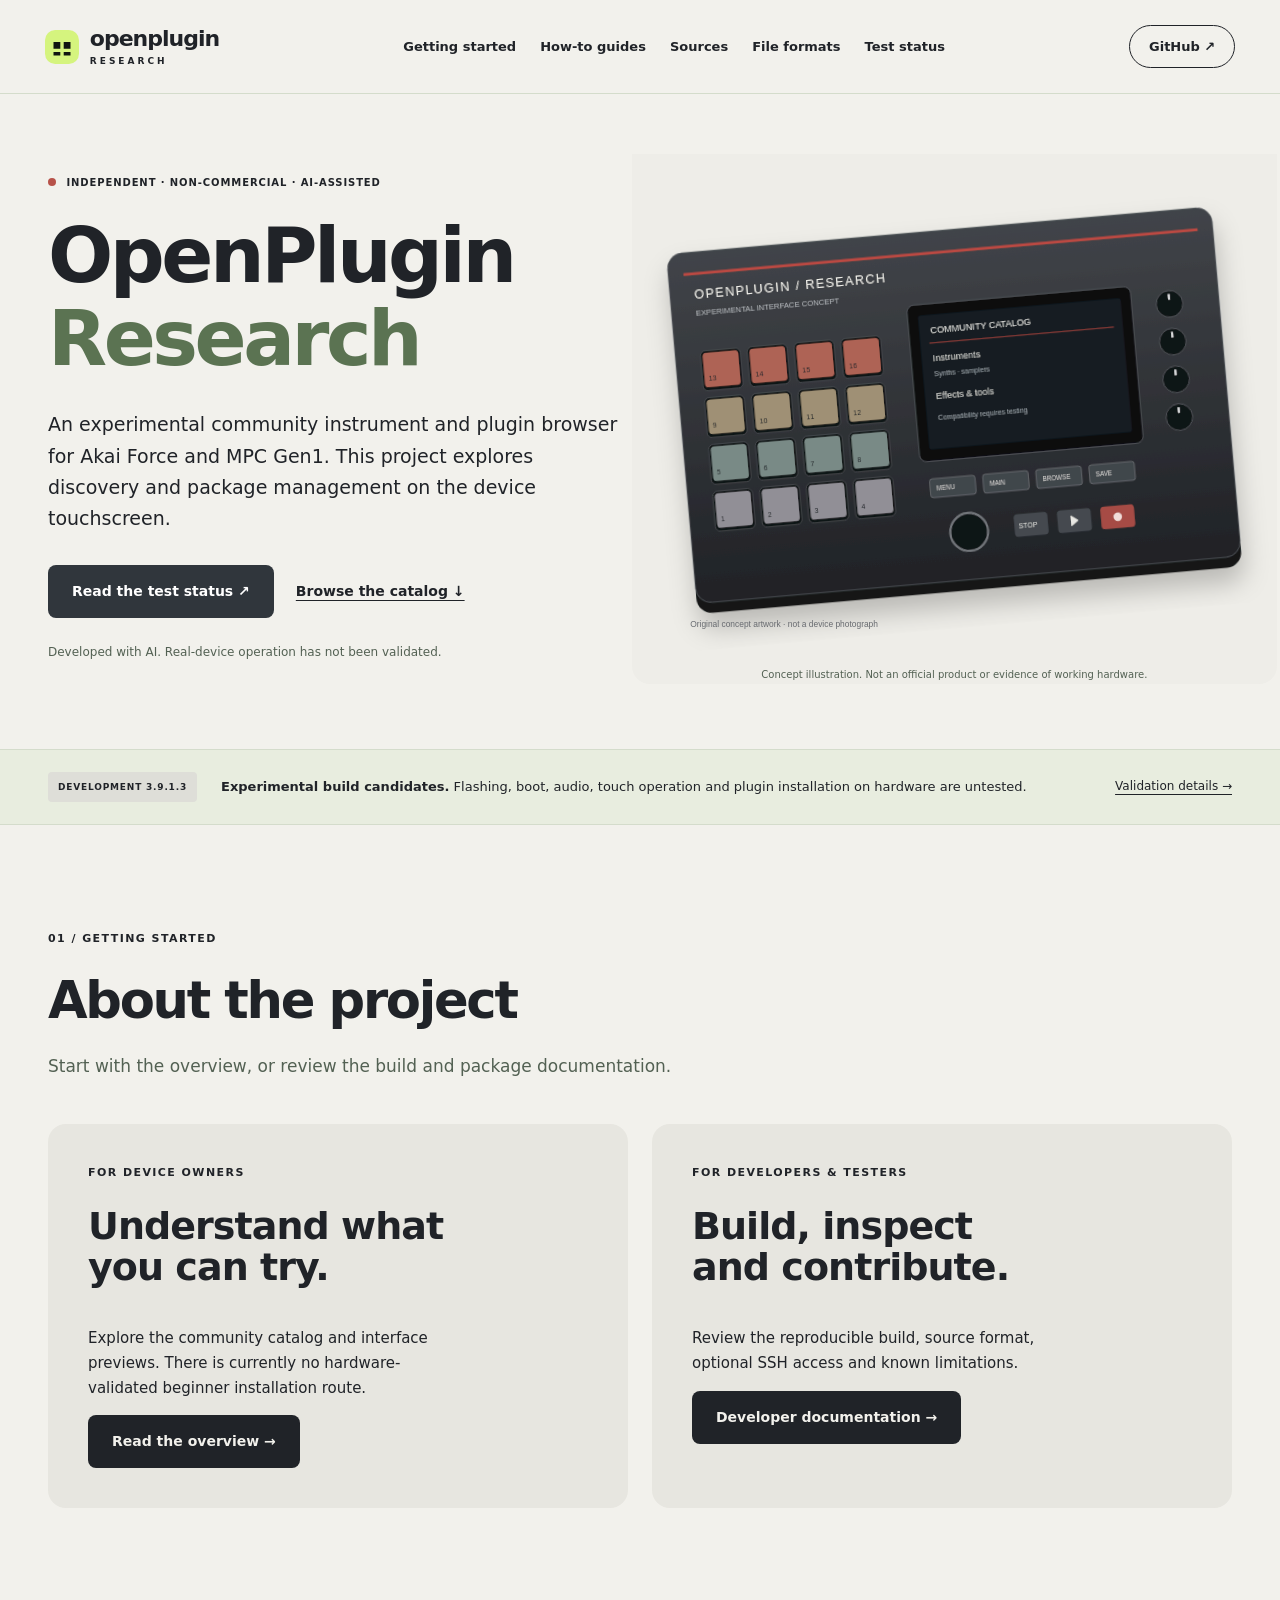
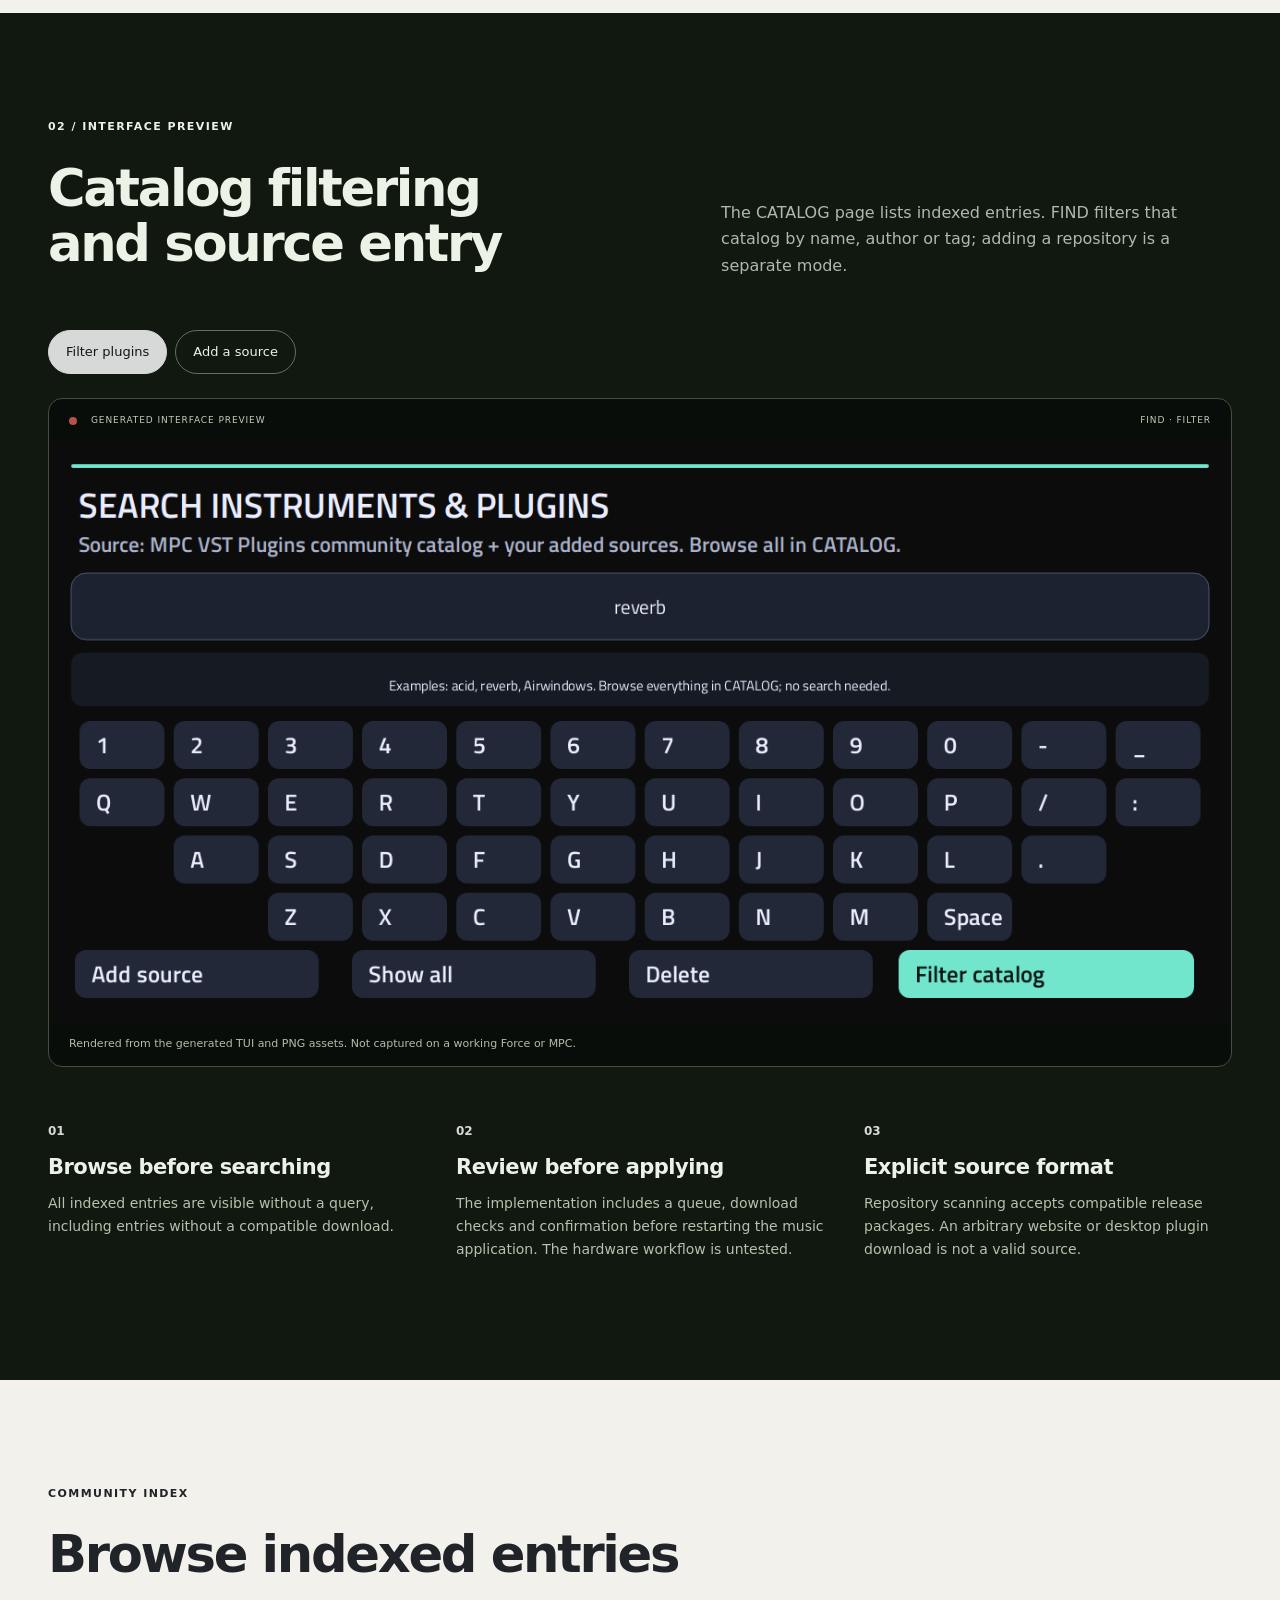
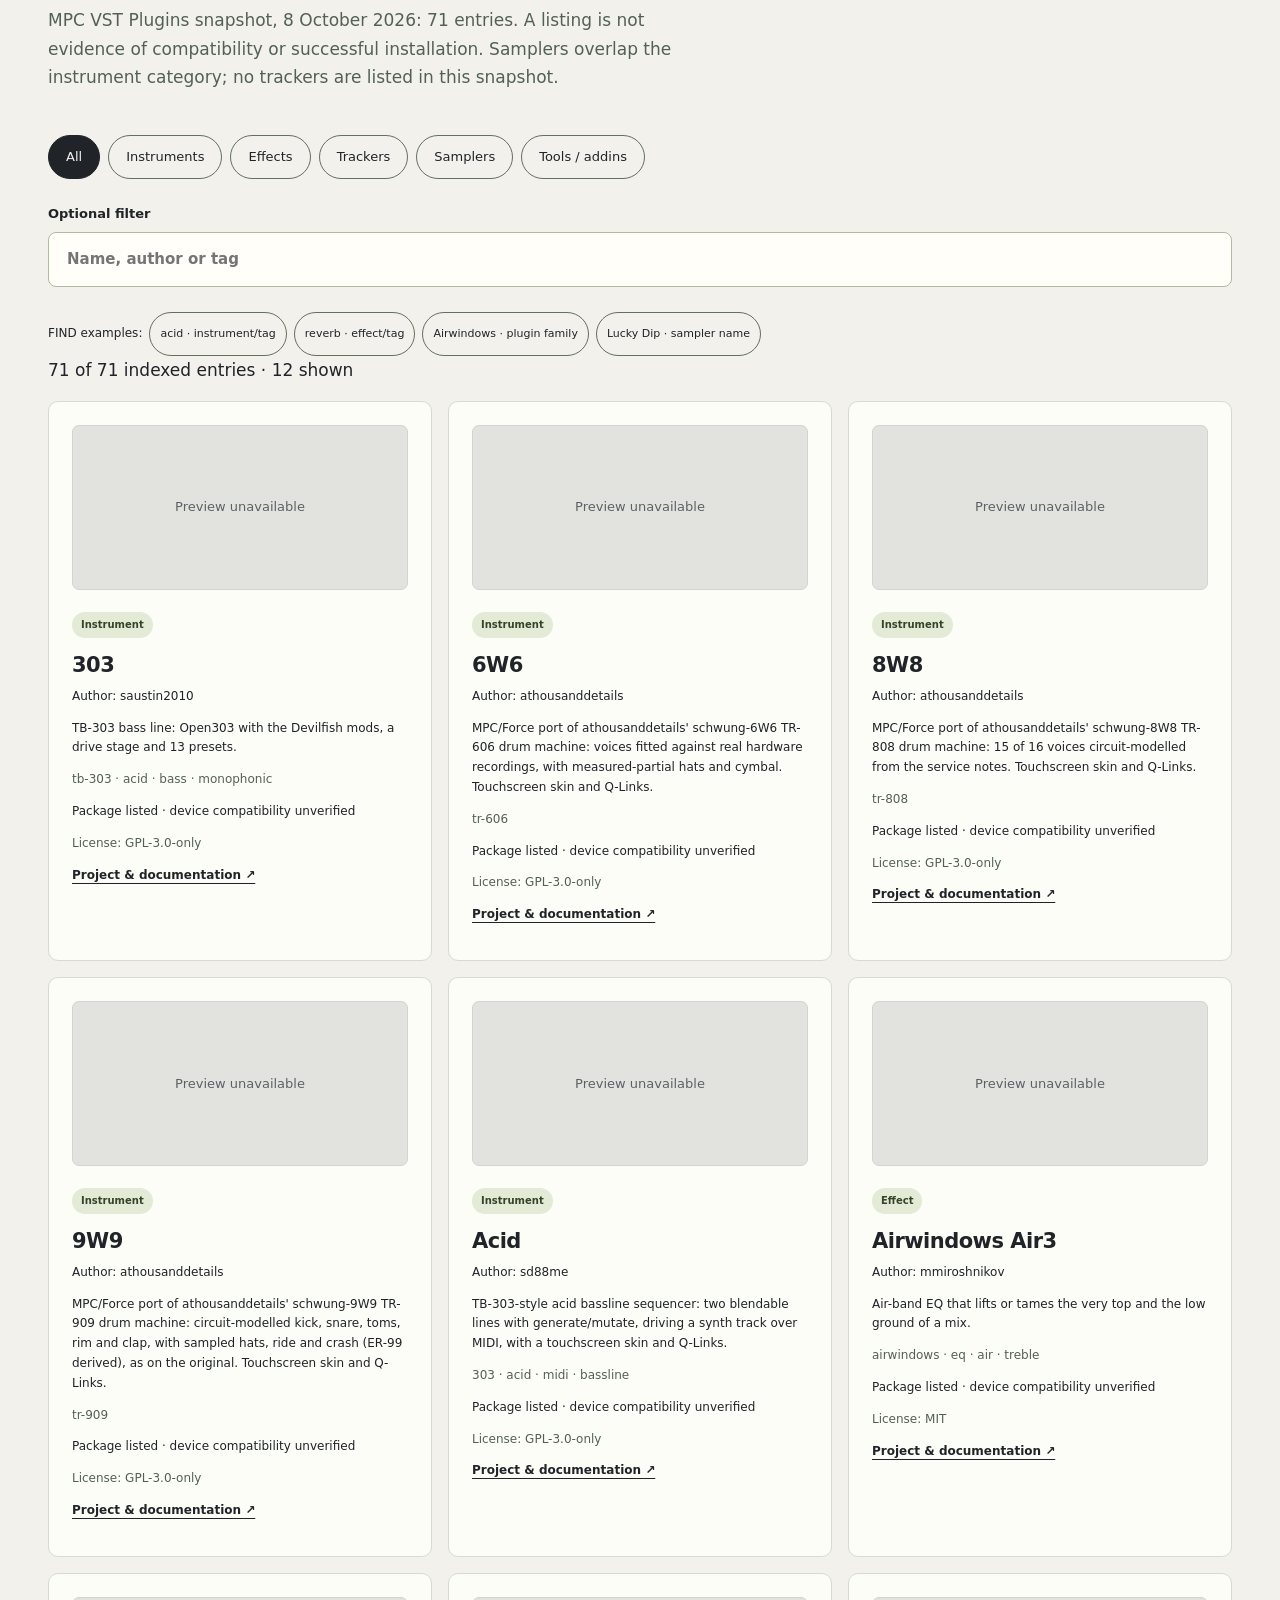
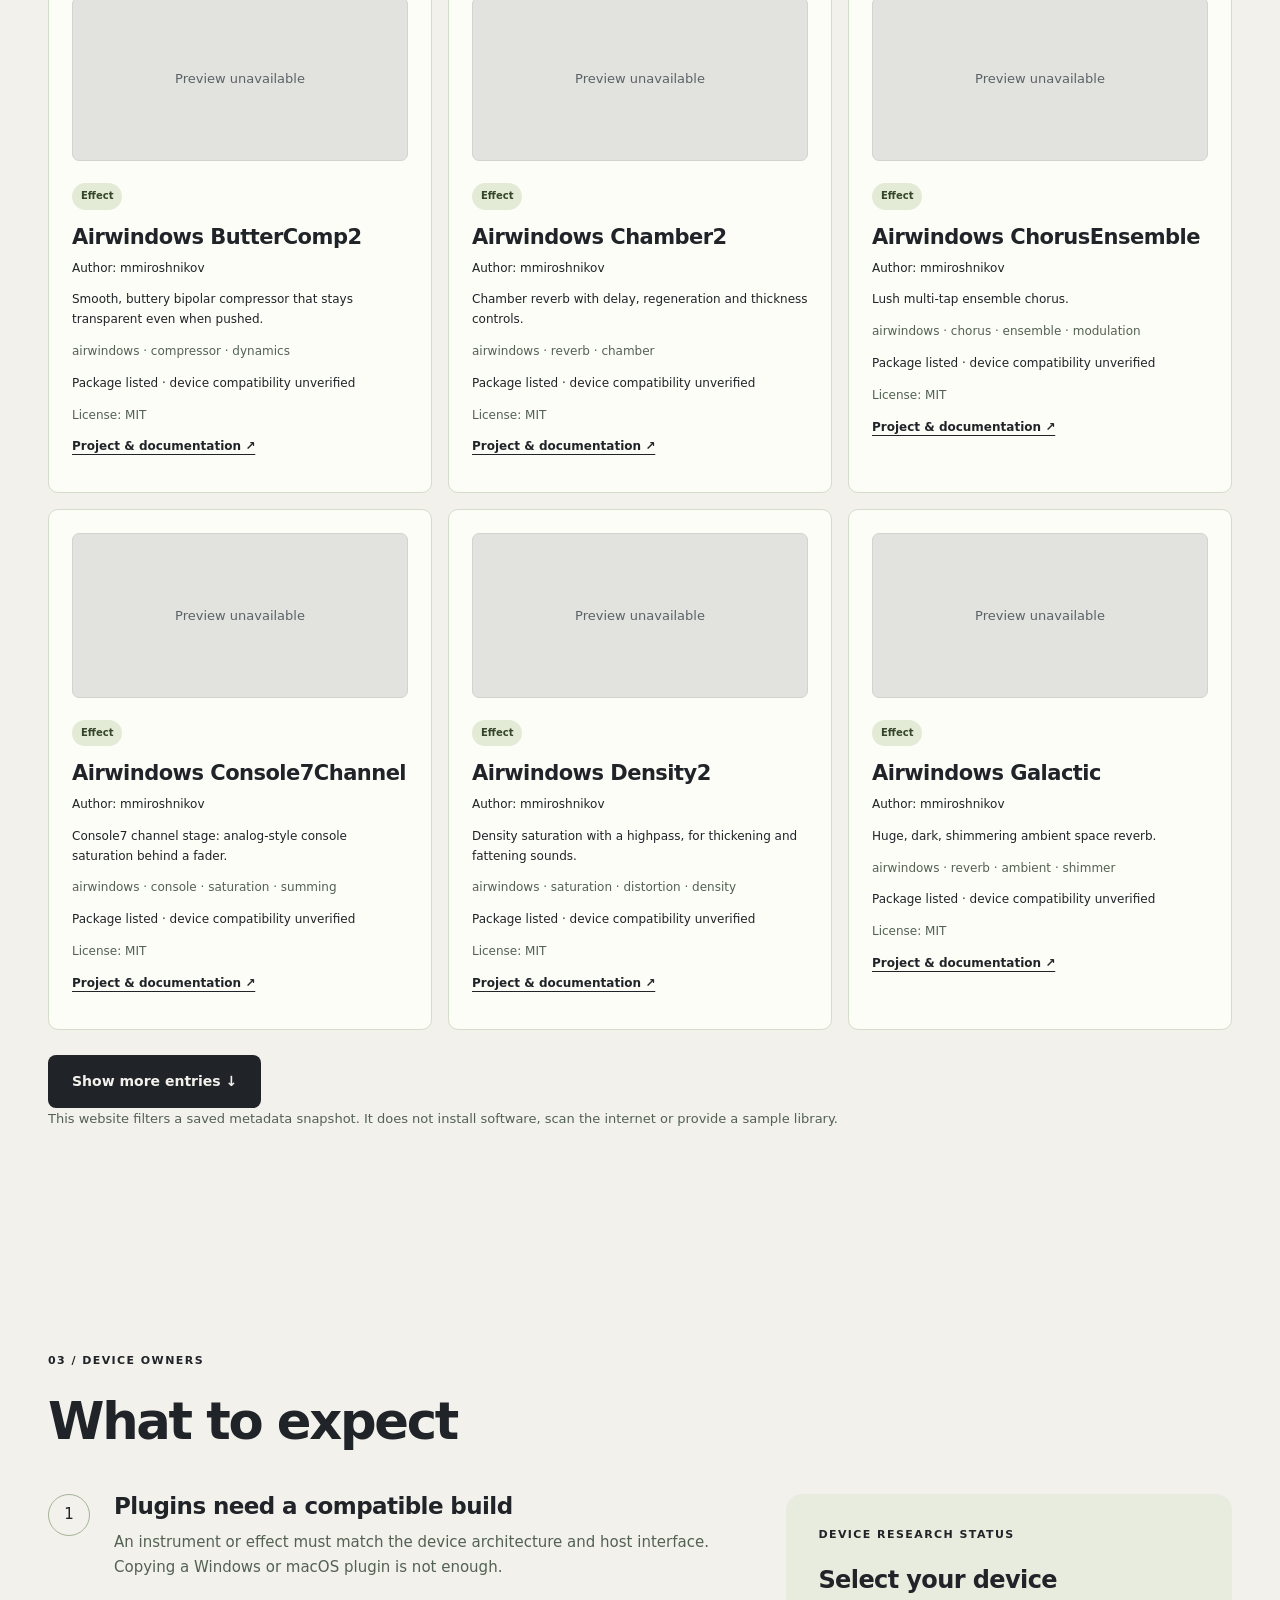
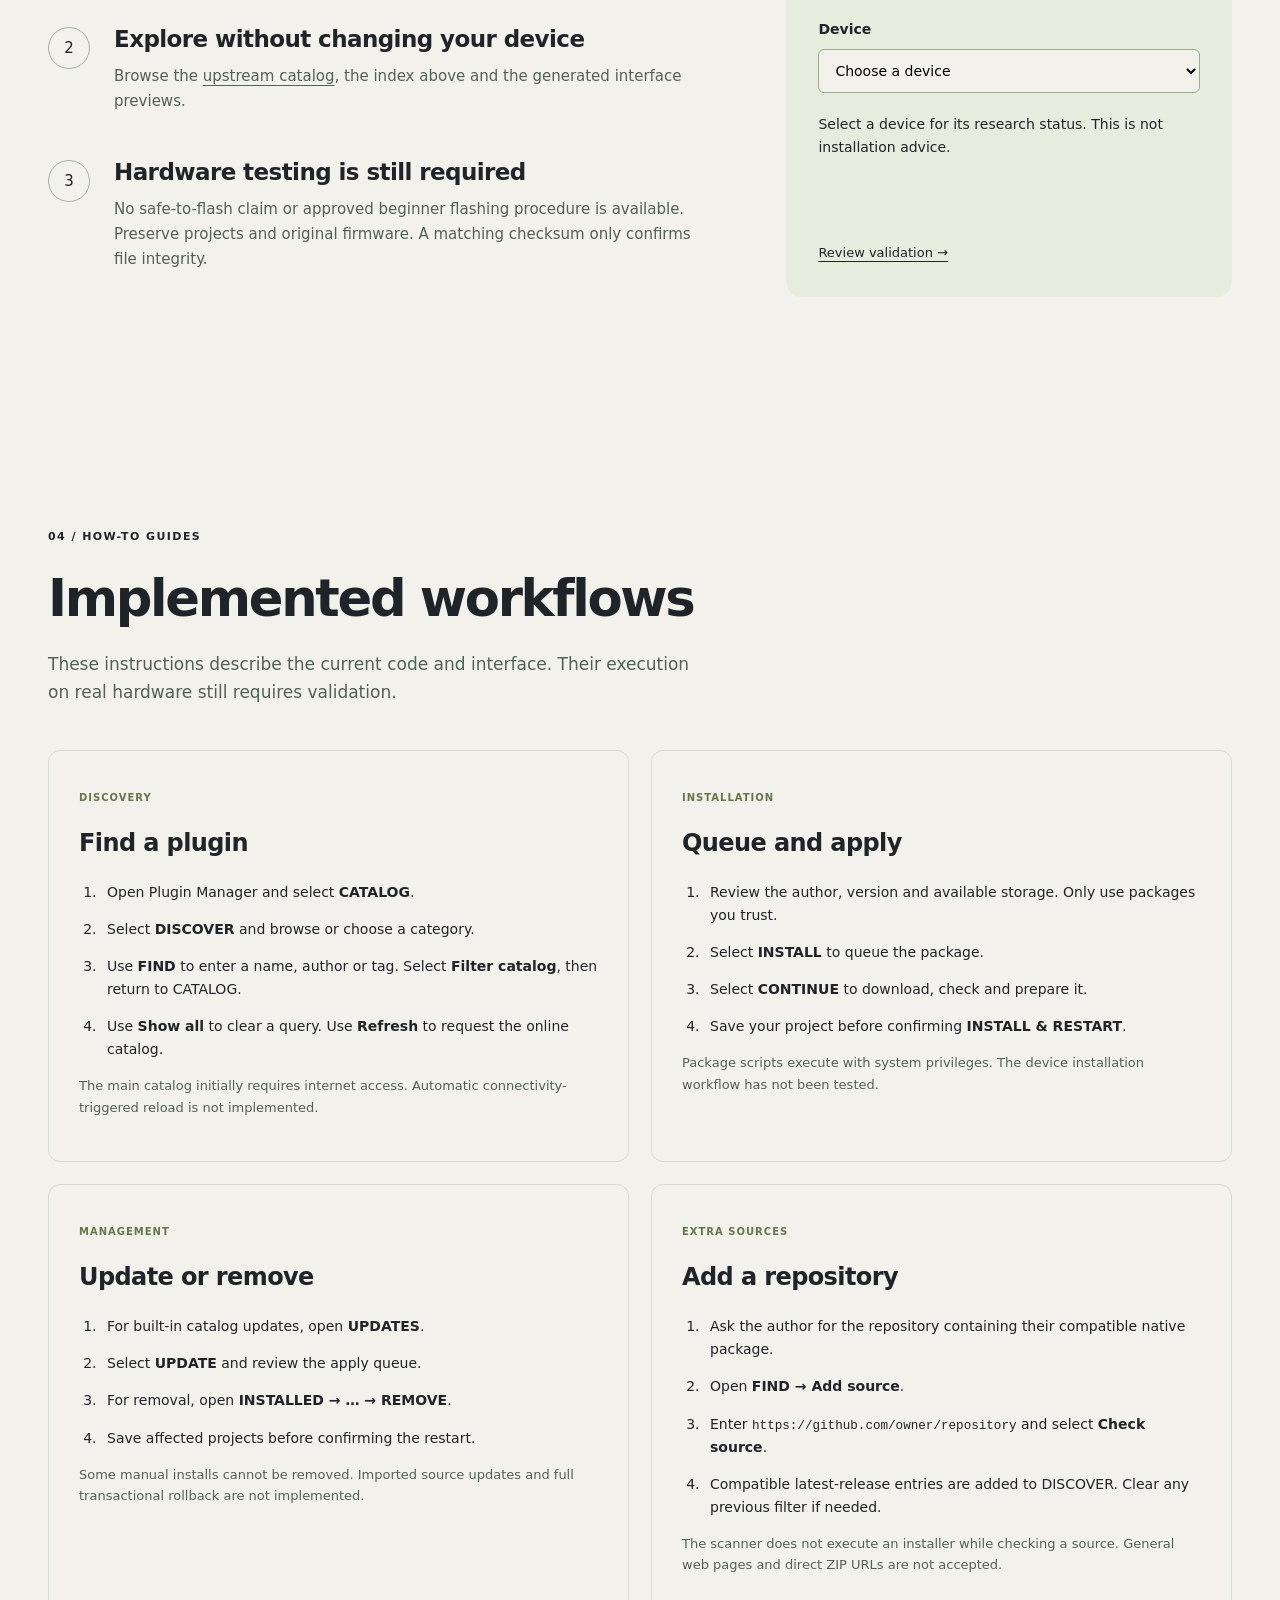
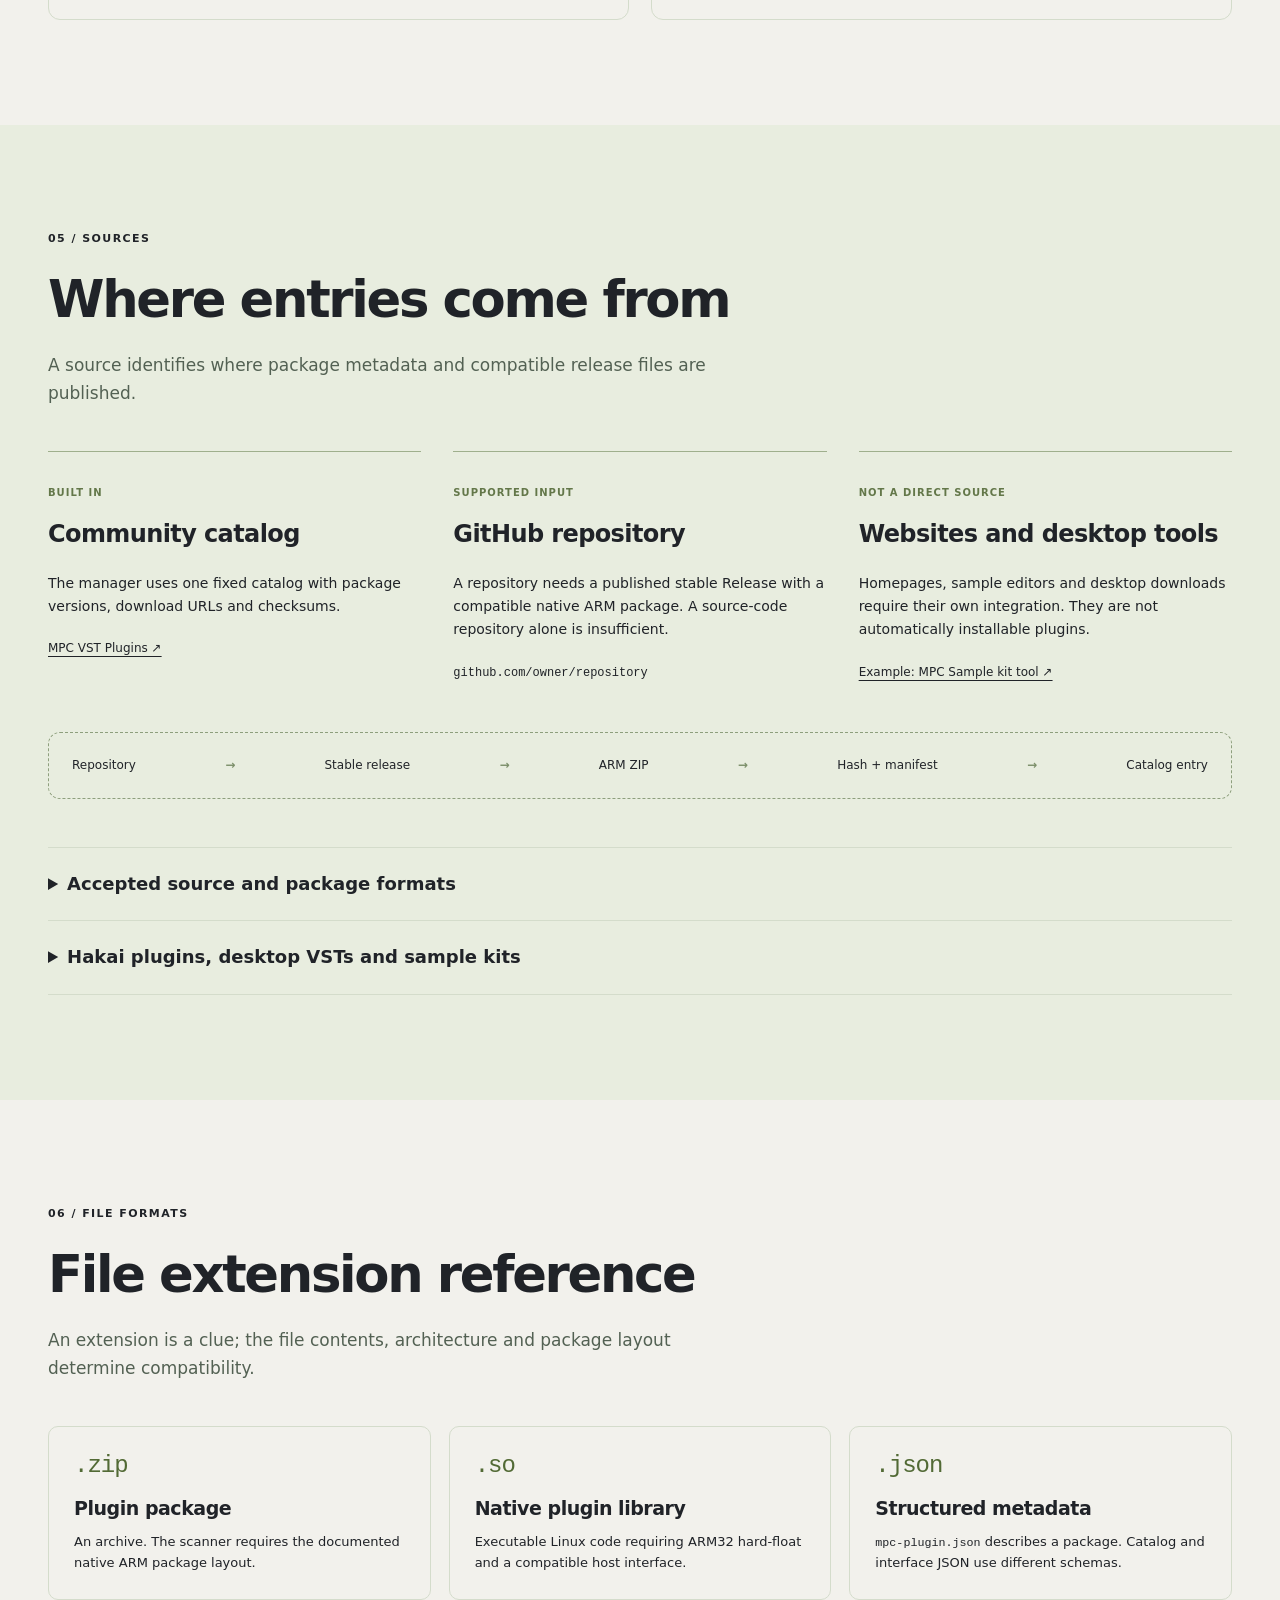
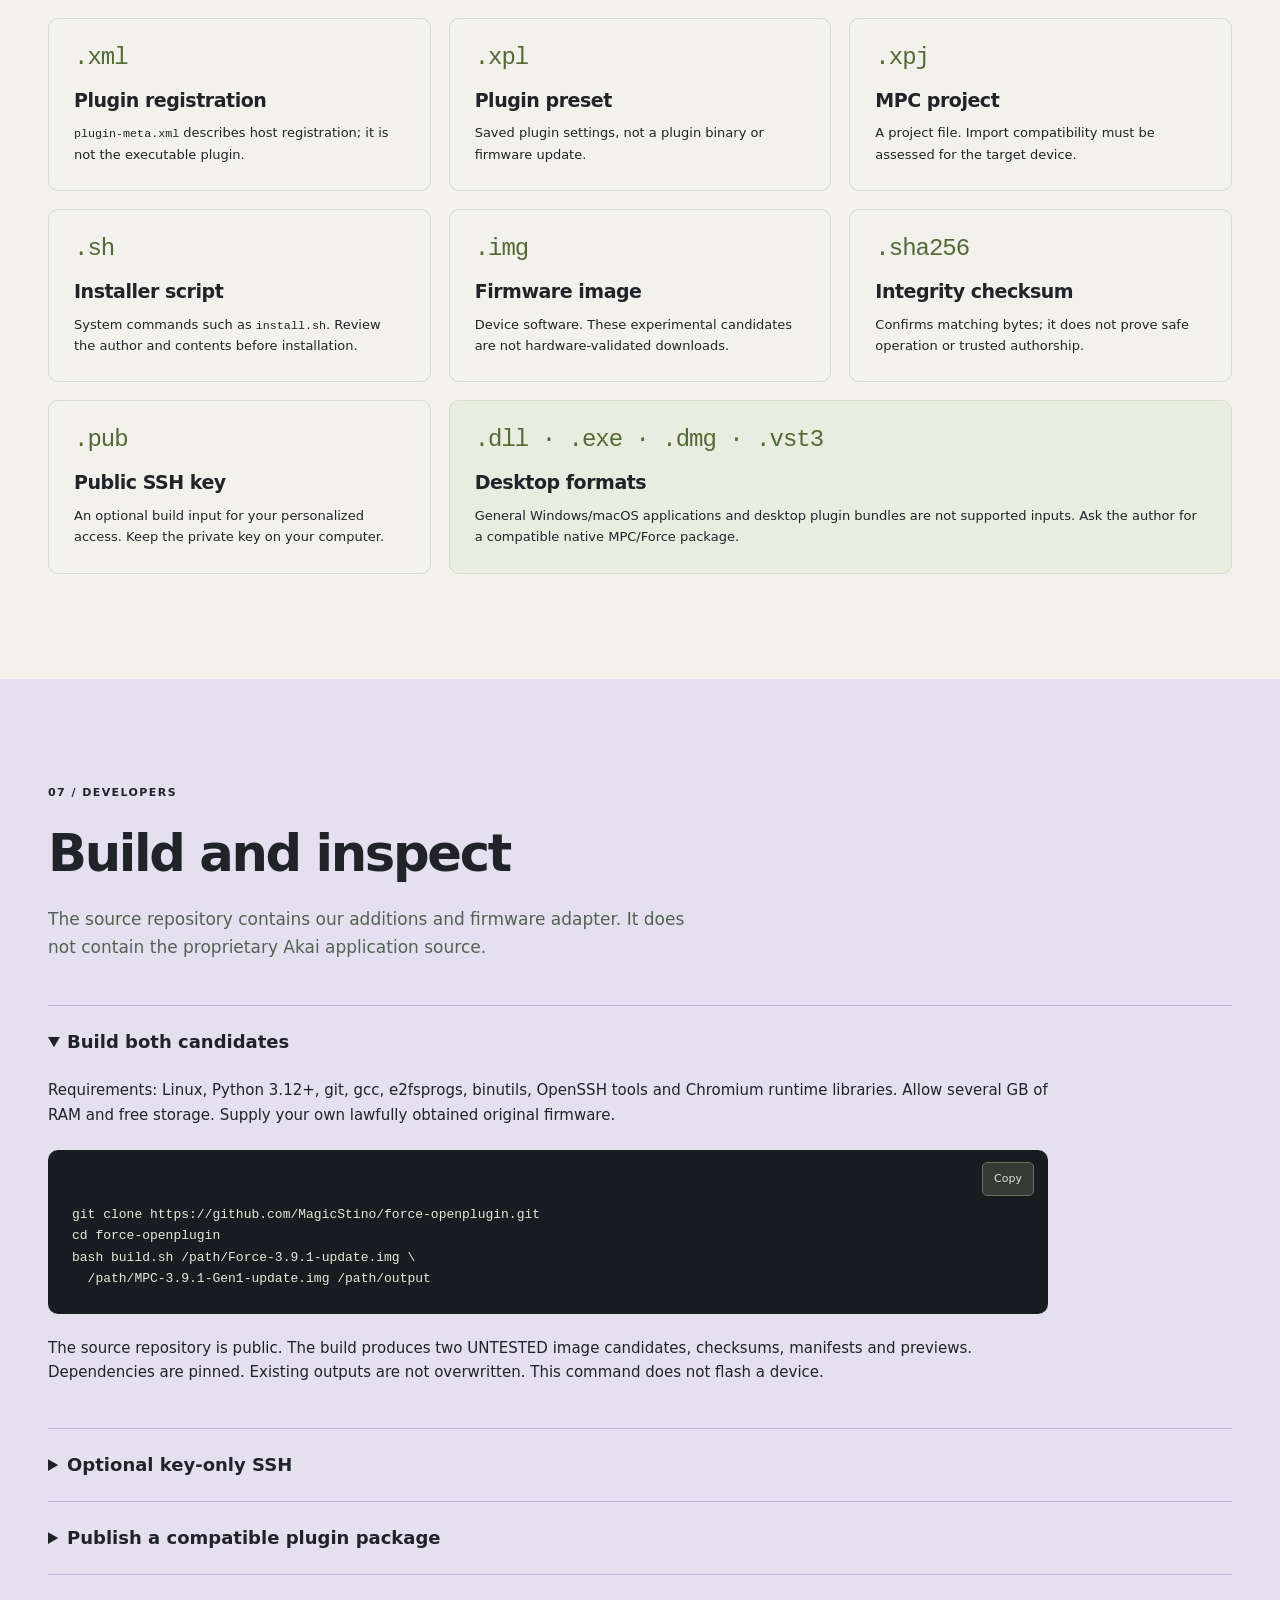
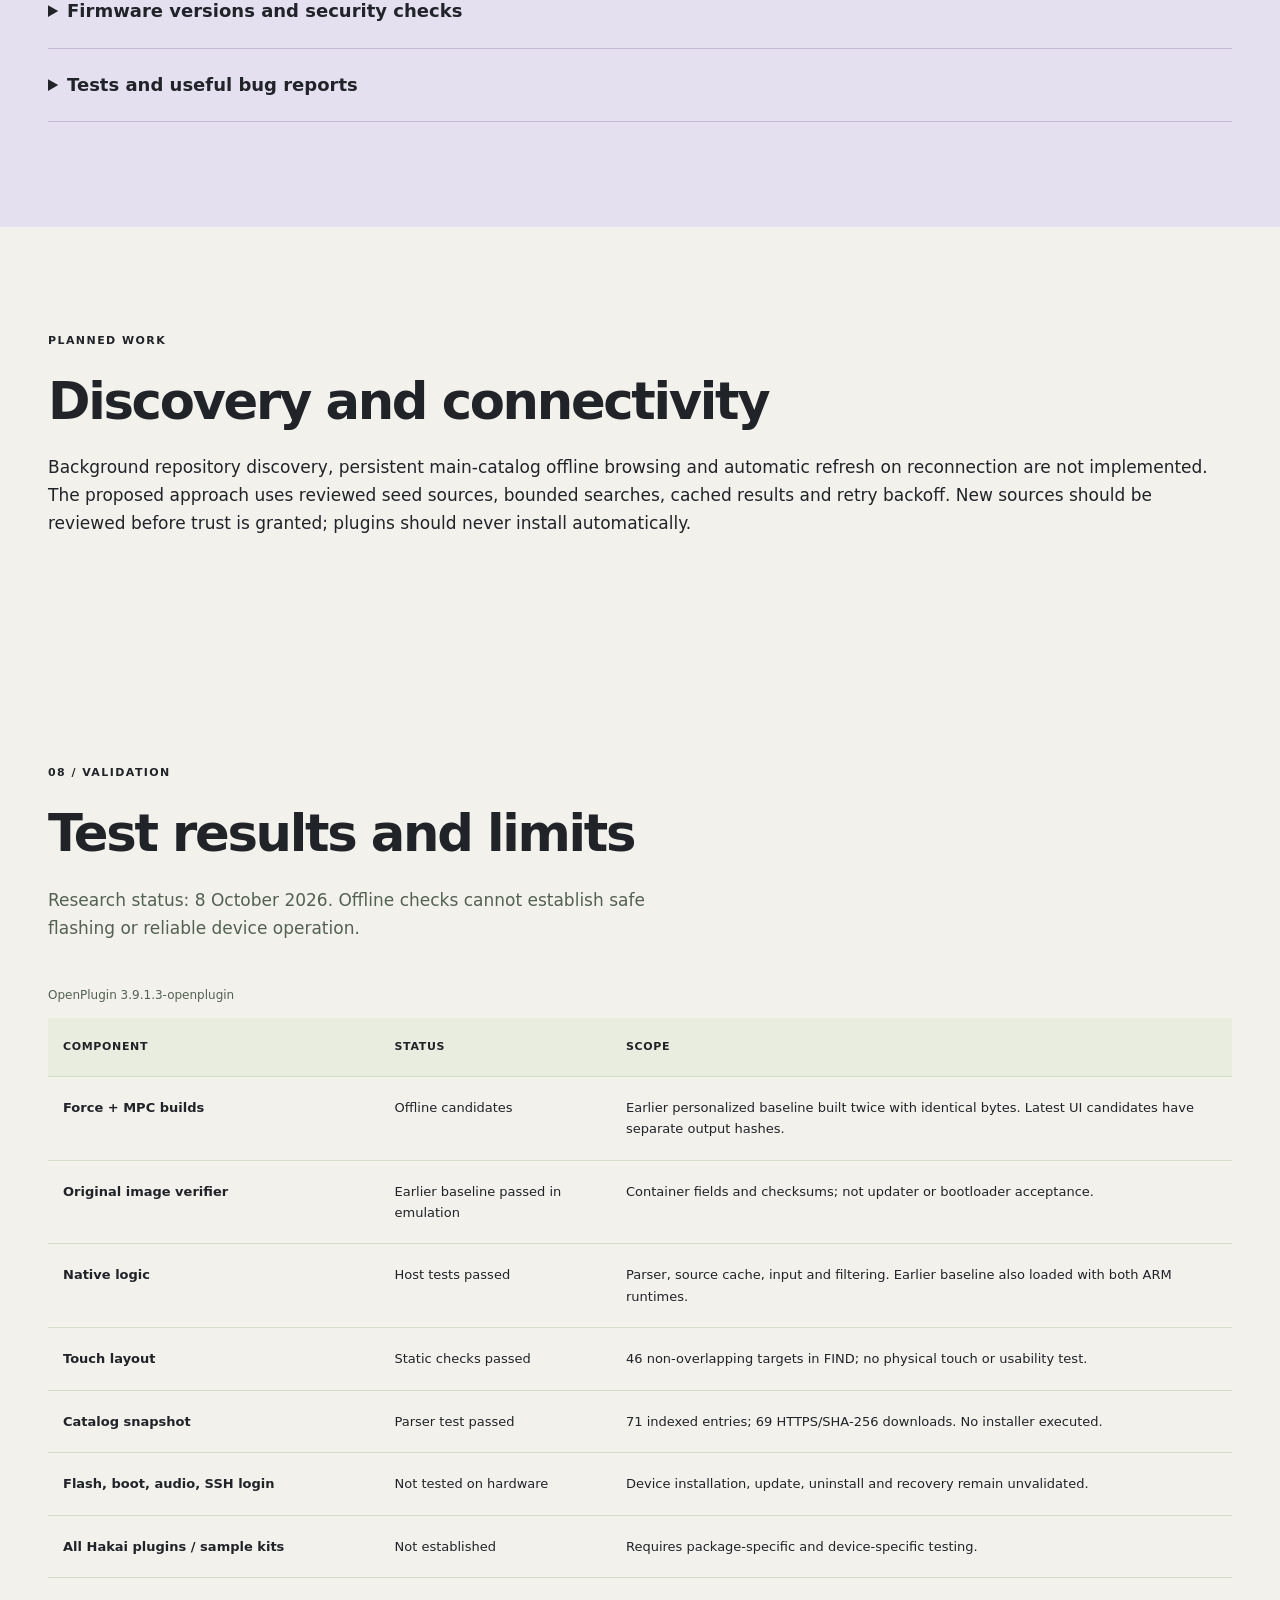
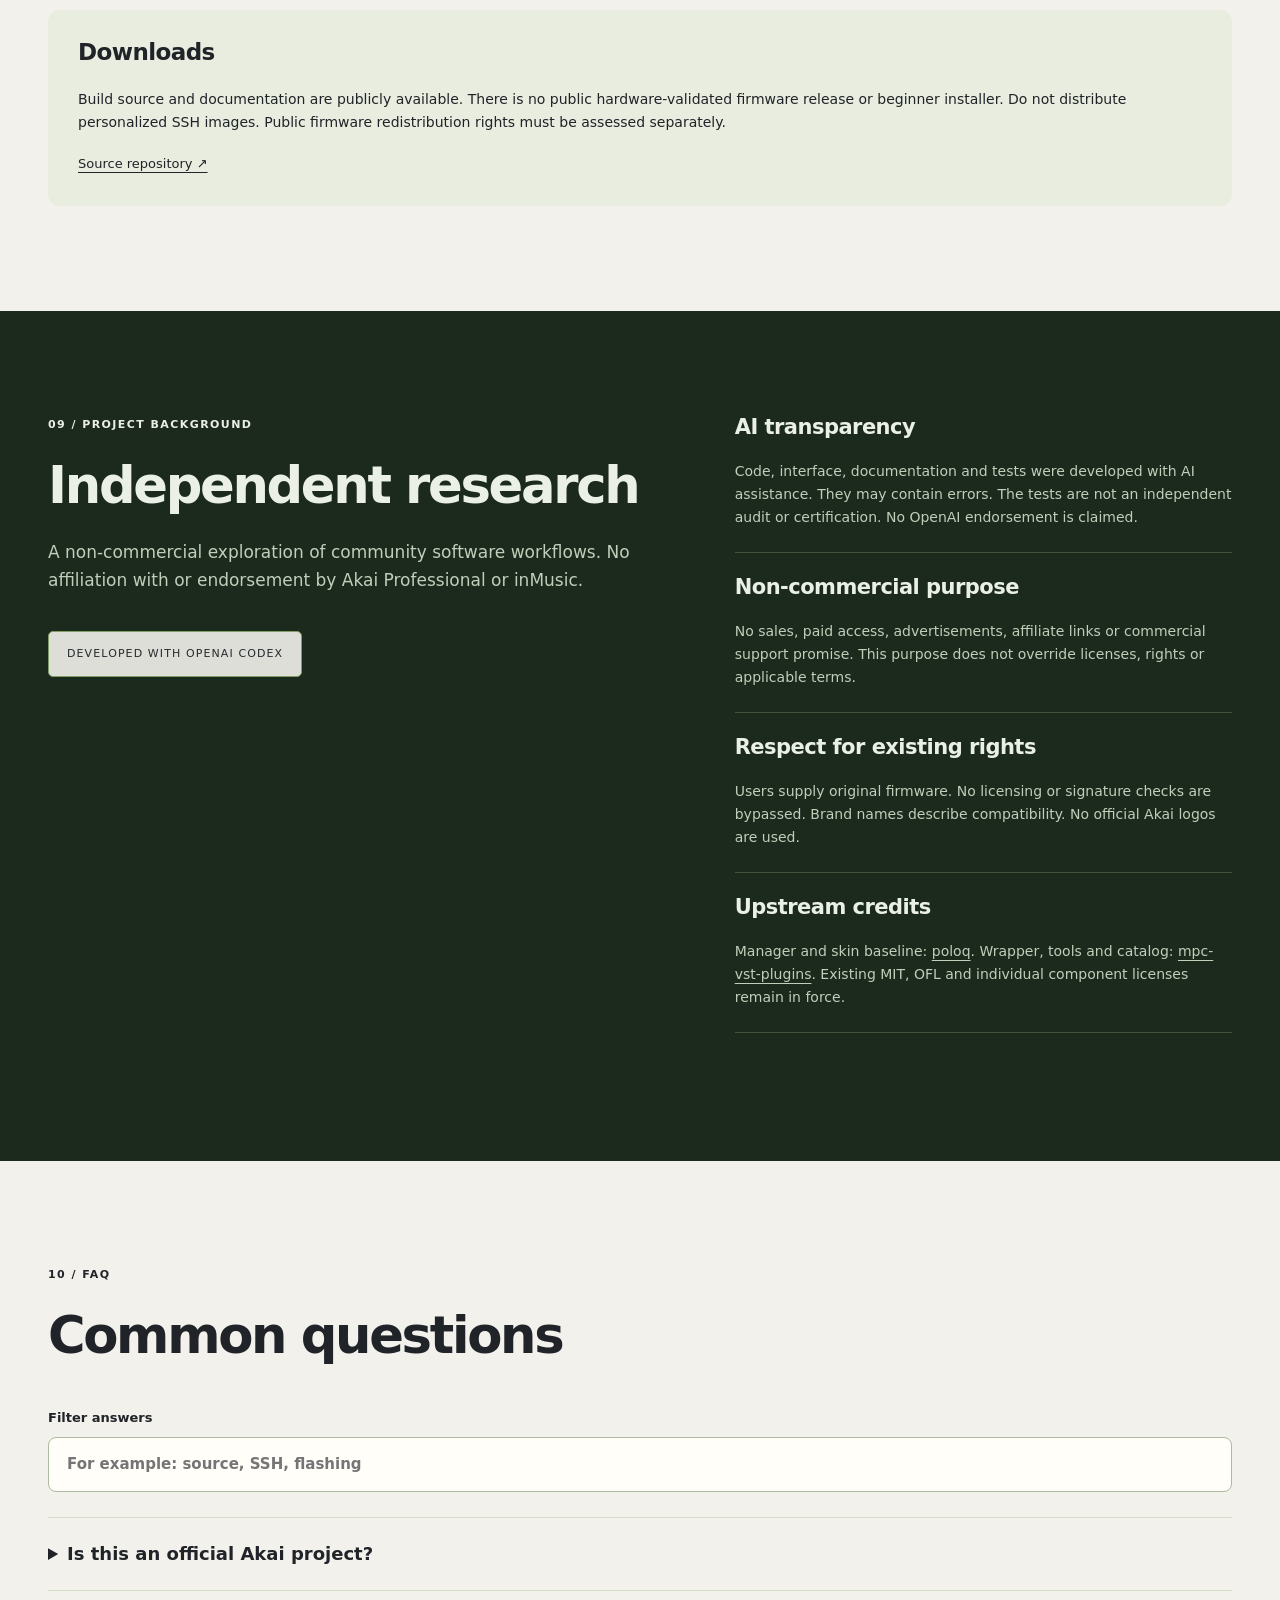
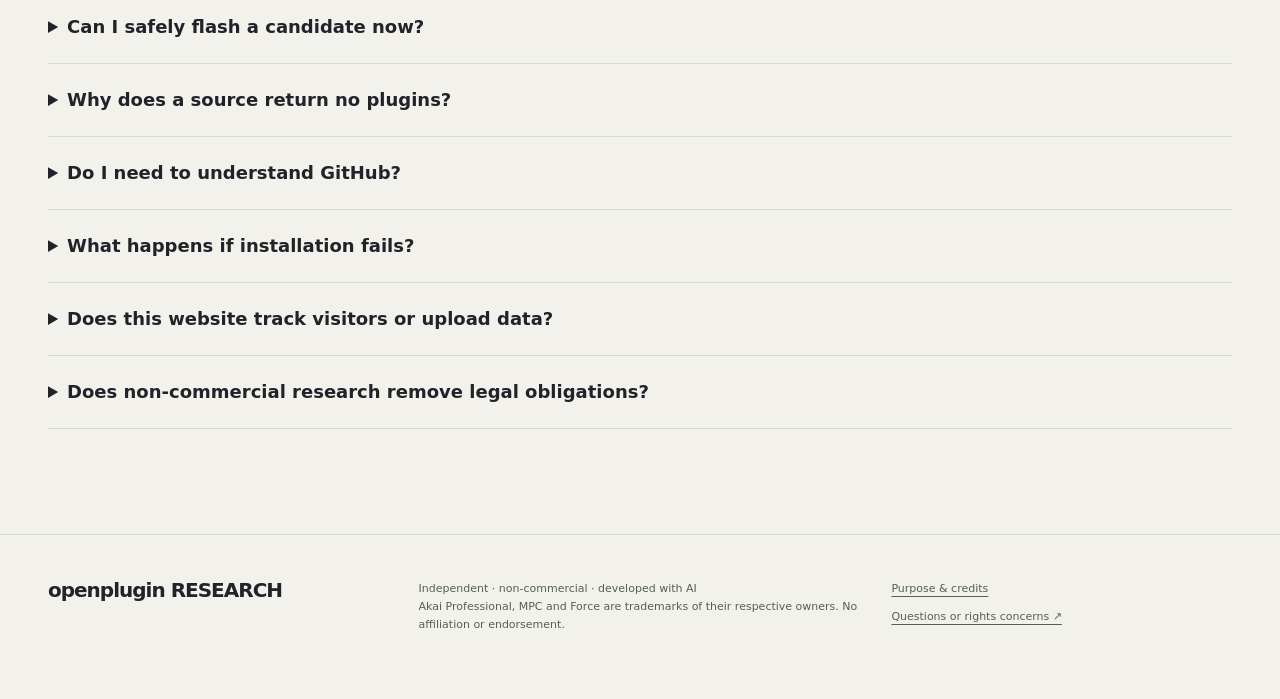
==== index.html @ db6dc4bc "Publish static OpenPlugin Research documentation website" ====
<!doctype html>
<html lang="en"><head><meta charset="utf-8"><meta name="viewport" content="width=device-width, initial-scale=1"><title>OpenPlugin Research — Force &amp; MPC</title><meta name="description" content="Experimental community instrument and plugin management for Force and MPC Gen1. Build documentation, source formats and validation status."><meta name="theme-color" content="#17191c"><link rel="icon" href="assets/mark.svg" type="image/svg+xml"><link rel="stylesheet" href="style.css"><script src="app.js" defer></script></head>
<body><a class="skip" href="#main">Skip to content</a><header class="header"><a class="brand" href="#" aria-label="OpenPlugin Research home"><img src="assets/mark.svg" width="34" height="34" alt=""><span>openplugin<span class="brand-sub">RESEARCH</span></span></a><nav aria-label="Main navigation"><a href="#start">Getting started</a><a href="#howtos">How-to guides</a><a href="#sources">Sources</a><a href="#formats">File formats</a><a href="#status">Test status</a></nav><a class="repo-link" href="https://github.com/MagicStino/force-openplugin">GitHub ↗</a></header>
<main id="main"><section class="hero wrap" aria-labelledby="hero-title"><div class="hero-copy"><p class="eyebrow"><span class="dot"></span> INDEPENDENT · NON-COMMERCIAL · AI-ASSISTED</p><h1 id="hero-title">OpenPlugin<br><em>Research</em></h1><p class="lead">An experimental community instrument and plugin browser for Akai Force and MPC Gen1. This project explores discovery and package management on the device touchscreen.</p><div class="actions"><a class="button primary" href="#status">Read the test status ↗</a><a class="text-link" href="#catalog">Browse the catalog ↓</a></div><p class="hero-note">Developed with AI. Real-device operation has not been validated.</p></div><figure class="hero-art"><img src="assets/research-rig.svg" width="920" height="720" alt="Original concept illustration of a standalone sampler with a touchscreen, sixteen pads and rotary controls"><figcaption>Concept illustration. Not an official product or evidence of working hardware.</figcaption></figure></section>
<div class="status-strip"><div class="wrap status-inner"><span class="chip">DEVELOPMENT 3.9.1.3</span><p><strong>Experimental build candidates.</strong> Flashing, boot, audio, touch operation and plugin installation on hardware are untested.</p><a href="#status">Validation details →</a></div></div>
<section class="wrap section" id="start"><div class="section-heading"><p class="eyebrow">01 / GETTING STARTED</p><h2>About the project</h2><p>Start with the overview, or review the build and package documentation.</p></div><div class="route-grid"><article class="route novice"><p class="eyebrow">FOR DEVICE OWNERS</p><h3>Understand what<br>you can try.</h3><p>Explore the community catalog and interface previews. There is currently no hardware-validated beginner installation route.</p><a class="button dark" href="#beginner">Read the overview →</a></article><article class="route expert"><p class="eyebrow">FOR DEVELOPERS &amp; TESTERS</p><h3>Build, inspect<br>and contribute.</h3><p>Review the reproducible build, source format, optional SSH access and known limitations.</p><a class="button dark" href="#developers">Developer documentation →</a></article></div></section>
<section class="tour section" id="tour"><div class="wrap"><div class="tour-heading"><div><p class="eyebrow">02 / INTERFACE PREVIEW</p><h2>Catalog filtering<br>and source entry</h2></div><p>The CATALOG page lists indexed entries. FIND filters that catalog by name, author or tag; adding a repository is a separate mode.</p></div><div class="preview-controls" role="group" aria-label="Choose an interface preview"><button class="selected" aria-pressed="true" data-preview="search">Filter plugins</button><button aria-pressed="false" data-preview="source">Add a source</button></div><figure class="screen-frame"><div class="screen-top"><span class="dot"></span><span>GENERATED INTERFACE PREVIEW</span><span id="preview-mode">FIND · FILTER</span></div><button class="zoom-button" id="zoom-preview" aria-label="Enlarge interface preview"><img id="screen-preview" src="assets/find-search.png" width="1280" height="628" loading="lazy" alt="Generated FIND filter page with a QWERTY touch keyboard"></button><figcaption>Rendered from the generated TUI and PNG assets. Not captured on a working Force or MPC.</figcaption></figure><div class="tour-points"><div><b>01</b><h3>Browse before searching</h3><p>All indexed entries are visible without a query, including entries without a compatible download.</p></div><div><b>02</b><h3>Review before applying</h3><p>The implementation includes a queue, download checks and confirmation before restarting the music application. The hardware workflow is untested.</p></div><div><b>03</b><h3>Explicit source format</h3><p>Repository scanning accepts compatible release packages. An arbitrary website or desktop plugin download is not a valid source.</p></div></div></div></section>
<section class="wrap section" id="catalog"><div class="section-heading"><p class="eyebrow">COMMUNITY INDEX</p><h2>Browse indexed entries</h2><p>MPC VST Plugins snapshot, 8 October 2026: 71 entries. A listing is not evidence of compatibility or successful installation. Samplers overlap the instrument category; no trackers are listed in this snapshot.</p></div><div class="catalog-filters" role="group" aria-label="Catalog category"><button class="selected" aria-pressed="true" data-kind="all">All</button><button aria-pressed="false" data-kind="instrument">Instruments</button><button aria-pressed="false" data-kind="effect">Effects</button><button aria-pressed="false" data-kind="tracker">Trackers</button><button aria-pressed="false" data-kind="sampler">Samplers</button><button aria-pressed="false" data-kind="addin">Tools / addins</button></div><label class="faq-search" for="catalog-query">Optional filter<input id="catalog-query" type="search" placeholder="Name, author or tag"></label><div class="examples">FIND examples: <button data-example="acid">acid · instrument/tag</button><button data-example="reverb">reverb · effect/tag</button><button data-example="Airwindows">Airwindows · plugin family</button><button data-example="Lucky Dip">Lucky Dip · sampler name</button></div><p id="catalog-count" role="status">Loading catalog…</p><div id="catalog-cards" class="catalog-grid"></div><button id="catalog-more" class="button dark" hidden>Show more entries ↓</button><noscript><p>Browse the <a href="https://sd88me.github.io/mpc-vst-plugins/">upstream community catalog</a>. The guides below work without JavaScript.</p></noscript><p class="small">This website filters a saved metadata snapshot. It does not install software, scan the internet or provide a sample library.</p></section>
<section class="wrap section" id="beginner"><div class="section-heading"><p class="eyebrow">03 / DEVICE OWNERS</p><h2>What to expect</h2></div><div class="beginner-grid"><ol class="steps"><li><span>1</span><div><h3>Plugins need a compatible build</h3><p>An instrument or effect must match the device architecture and host interface. Copying a Windows or macOS plugin is not enough.</p></div></li><li><span>2</span><div><h3>Explore without changing your device</h3><p>Browse the <a href="https://sd88me.github.io/mpc-vst-plugins/">upstream catalog</a>, the index above and the generated interface previews.</p></div></li><li><span>3</span><div><h3>Hardware testing is still required</h3><p>No safe-to-flash claim or approved beginner flashing procedure is available. Preserve projects and original firmware. A matching checksum only confirms file integrity.</p></div></li></ol><aside class="device-card"><p class="eyebrow">DEVICE RESEARCH STATUS</p><h3>Select your device</h3><label for="device">Device</label><select id="device"><option value="">Choose a device</option><option value="force">Akai Force</option><option value="mpc">MPC Gen1</option><option value="other">Other MPC / other device</option></select><p id="device-result" role="status">Select a device for its research status. This is not installation advice.</p><a href="#status">Review validation →</a></aside></div></section>
<section class="wrap section" id="howtos"><div class="section-heading"><p class="eyebrow">04 / HOW-TO GUIDES</p><h2>Implemented workflows</h2><p>These instructions describe the current code and interface. Their execution on real hardware still requires validation.</p></div><div class="howto-grid"><article class="guide"><span class="guide-label">DISCOVERY</span><h3>Find a plugin</h3><ol><li>Open Plugin Manager and select <strong>CATALOG</strong>.</li><li>Select <strong>DISCOVER</strong> and browse or choose a category.</li><li>Use <strong>FIND</strong> to enter a name, author or tag. Select <strong>Filter catalog</strong>, then return to CATALOG.</li><li>Use <strong>Show all</strong> to clear a query. Use <strong>Refresh</strong> to request the online catalog.</li></ol><p class="small">The main catalog initially requires internet access. Automatic connectivity-triggered reload is not implemented.</p></article><article class="guide"><span class="guide-label">INSTALLATION</span><h3>Queue and apply</h3><ol><li>Review the author, version and available storage. Only use packages you trust.</li><li>Select <strong>INSTALL</strong> to queue the package.</li><li>Select <strong>CONTINUE</strong> to download, check and prepare it.</li><li>Save your project before confirming <strong>INSTALL &amp; RESTART</strong>.</li></ol><p class="small">Package scripts execute with system privileges. The device installation workflow has not been tested.</p></article><article class="guide"><span class="guide-label">MANAGEMENT</span><h3>Update or remove</h3><ol><li>For built-in catalog updates, open <strong>UPDATES</strong>.</li><li>Select <strong>UPDATE</strong> and review the apply queue.</li><li>For removal, open <strong>INSTALLED → … → REMOVE</strong>.</li><li>Save affected projects before confirming the restart.</li></ol><p class="small">Some manual installs cannot be removed. Imported source updates and full transactional rollback are not implemented.</p></article><article class="guide"><span class="guide-label">EXTRA SOURCES</span><h3>Add a repository</h3><ol><li>Ask the author for the repository containing their compatible native package.</li><li>Open <strong>FIND → Add source</strong>.</li><li>Enter <code>https://github.com/owner/repository</code> and select <strong>Check source</strong>.</li><li>Compatible latest-release entries are added to DISCOVER. Clear any previous filter if needed.</li></ol><p class="small">The scanner does not execute an installer while checking a source. General web pages and direct ZIP URLs are not accepted.</p></article></div></section>
<section class="sources-section section" id="sources"><div class="wrap"><div class="section-heading"><p class="eyebrow">05 / SOURCES</p><h2>Where entries come from</h2><p>A source identifies where package metadata and compatible release files are published.</p></div><div class="source-types"><article><span class="source-type">BUILT IN</span><h3>Community catalog</h3><p>The manager uses one fixed catalog with package versions, download URLs and checksums.</p><a href="https://sd88me.github.io/mpc-vst-plugins/">MPC VST Plugins ↗</a></article><article><span class="source-type">SUPPORTED INPUT</span><h3>GitHub repository</h3><p>A repository needs a published stable Release with a compatible native ARM package. A source-code repository alone is insufficient.</p><code>github.com/owner/repository</code></article><article><span class="source-type">NOT A DIRECT SOURCE</span><h3>Websites and desktop tools</h3><p>Homepages, sample editors and desktop downloads require their own integration. They are not automatically installable plugins.</p><a href="https://github.com/WorldLinkStudio/mpcsample">Example: MPC Sample kit tool ↗</a></article></div><div class="pipeline" aria-label="Source checks"><span>Repository</span><b>→</b><span>Stable release</span><b>→</b><span>ARM ZIP</span><b>→</b><span>Hash + manifest</span><b>→</b><span>Catalog entry</span></div><details class="accordion"><summary>Accepted source and package formats</summary><div><p>Enter <code>https://github.com/owner/repository</code> or <code>owner/repository</code>. The scanner checks only the latest stable GitHub Release and at most 24 matching assets.</p><ul><li>Filename ends in <code>-mpc-armv7.zip</code>.</li><li>HTTPS GitHub download and a GitHub-provided <code>sha256:</code> asset digest.</li><li>Maximum package size: 256 MiB.</li><li>A valid <code>mpc-plugin.json</code> with schema 1, ARMv7 architecture, portable layout, matching source repository and instrument/effect kind.</li></ul><p>Imported metadata is persisted locally. Updating existing imported IDs and removing sources through the UI are not implemented.</p><a href="https://github.com/MagicStino/force-openplugin/blob/main/docs/SOURCES.md">Full package specification ↗</a></div></details><details class="accordion"><summary>Hakai plugins, desktop VSTs and sample kits</summary><div><p>A plugin also used with Hakai may work if it is published as a compatible native MPC package. This has to be evaluated per package; the project does not establish universal Hakai compatibility.</p><p>Desktop VSTs and activation bypasses are not supported by this scanner. MPC Sample is a separate kit tool. Its .xpj export has not been validated for Force import here. Sample preview and kit import remain future work.</p></div></details></div></section>
<section class="wrap section" id="formats"><div class="section-heading"><p class="eyebrow">06 / FILE FORMATS</p><h2>File extension reference</h2><p>An extension is a clue; the file contents, architecture and package layout determine compatibility.</p></div><div class="format-grid">
<article><code>.zip</code><h3>Plugin package</h3><p>An archive. The scanner requires the documented native ARM package layout.</p></article><article><code>.so</code><h3>Native plugin library</h3><p>Executable Linux code requiring ARM32 hard-float and a compatible host interface.</p></article><article><code>.json</code><h3>Structured metadata</h3><p><code>mpc-plugin.json</code> describes a package. Catalog and interface JSON use different schemas.</p></article><article><code>.xml</code><h3>Plugin registration</h3><p><code>plugin-meta.xml</code> describes host registration; it is not the executable plugin.</p></article><article><code>.xpl</code><h3>Plugin preset</h3><p>Saved plugin settings, not a plugin binary or firmware update.</p></article><article><code>.xpj</code><h3>MPC project</h3><p>A project file. Import compatibility must be assessed for the target device.</p></article><article><code>.sh</code><h3>Installer script</h3><p>System commands such as <code>install.sh</code>. Review the author and contents before installation.</p></article><article><code>.img</code><h3>Firmware image</h3><p>Device software. These experimental candidates are not hardware-validated downloads.</p></article><article><code>.sha256</code><h3>Integrity checksum</h3><p>Confirms matching bytes; it does not prove safe operation or trusted authorship.</p></article><article><code>.pub</code><h3>Public SSH key</h3><p>An optional build input for your personalized access. Keep the private key on your computer.</p></article><article class="format-wide"><code>.dll · .exe · .dmg · .vst3</code><h3>Desktop formats</h3><p>General Windows/macOS applications and desktop plugin bundles are not supported inputs. Ask the author for a compatible native MPC/Force package.</p></article></div></section>
<section class="workbench section" id="developers"><div class="wrap"><div class="section-heading"><p class="eyebrow">07 / DEVELOPERS</p><h2>Build and inspect</h2><p>The source repository contains our additions and firmware adapter. It does not contain the proprietary Akai application source.</p></div><details class="accordion" open><summary>Build both candidates</summary><div><p>Requirements: Linux, Python 3.12+, git, gcc, e2fsprogs, binutils, OpenSSH tools and Chromium runtime libraries. Allow several GB of RAM and free storage. Supply your own lawfully obtained original firmware.</p><div class="code-box"><button class="copy" data-copy="build-command">Copy</button><pre id="build-command"><code>git clone https://github.com/MagicStino/force-openplugin.git
cd force-openplugin
bash build.sh /path/Force-3.9.1-update.img \
  /path/MPC-3.9.1-Gen1-update.img /path/output</code></pre></div><p>The source repository is public. The build produces two UNTESTED image candidates, checksums, manifests and previews. Dependencies are pinned. Existing outputs are not overwritten. This command does not flash a device.</p></div></details><details class="accordion"><summary>Optional key-only SSH</summary><div><p>Generate an Ed25519 key pair using your SSH client. Pass only the public .pub file as the fourth build argument. Never commit or distribute your private key.</p><div class="code-box"><button class="copy" data-copy="ssh-build">Copy</button><pre id="ssh-build"><code>bash build.sh /path/Force-3.9.1-update.img \
  /path/MPC-3.9.1-Gen1-update.img /path/output \
  /path/openplugin_ed25519.pub</code></pre></div><p>The separate SSH service generates per-device host keys, disables password login and forwarding, and permits root access with your key. It changes the root password field to an unusable value to permit key authentication. Actual device login remains untested. Builds without a supplied key do not enable this service. No Telnet service is added.</p></div></details><details class="accordion"><summary>Publish a compatible plugin package</summary><div><p>Package one top-level folder containing install.sh, uninstall.sh, helpers and the portable payload, including the native .so, registration metadata and required skin/presets. Add mpc-plugin.json according to the source specification, publish a stable Release and verify its asset digest. Do not publish untested compatibility claims.</p><a href="https://github.com/MagicStino/force-openplugin/blob/main/docs/SOURCES.md">Manifest and package specification ↗</a></div></details><details class="accordion"><summary>Firmware versions and security checks</summary><div><p>The supplied files are named 3.9.1 but contain application version <strong>3.9.1.2</strong>. The research container label is <strong>3.9.1.3-openplugin</strong>. The application binary and numeric version fields remain unchanged.</p><p>The adapter accepts exact input hashes from inputs.json, preserves board/device lists and rejects unknown extra container records. No activation, signature, kernel or boot-file checks are patched out. Structural verification does not establish updater acceptance.</p><a href="https://github.com/MagicStino/force-openplugin/blob/main/docs/INTEGRATION.md">Integration notes ↗</a></div></details><details class="accordion"><summary>Tests and useful bug reports</summary><div><p>Include device/model, firmware, source commit, package version, reproduction steps, expected and observed behavior. Distinguish emulation from hardware testing. Remove private keys and personal information from logs.</p><div class="code-box"><button class="copy" data-copy="tests">Copy</button><pre id="tests"><code>python3 -m unittest discover -s tests -v
gcc -O1 -fsanitize=address,undefined -fno-omit-frame-pointer \
  tests/test_native.c -lpthread -ldl -lm -o /tmp/openplugin-test
ASAN_OPTIONS=detect_leaks=0 /tmp/openplugin-test</code></pre></div><p>Before hardware testing, review the recovery route and updater/signing policy. Do not bypass checks to make a test pass.</p><a href="https://github.com/MagicStino/force-openplugin/issues">Project issues ↗</a></div></details></div></section>
<section class="wrap section"><p class="eyebrow">PLANNED WORK</p><h2>Discovery and connectivity</h2><p>Background repository discovery, persistent main-catalog offline browsing and automatic refresh on reconnection are not implemented. The proposed approach uses reviewed seed sources, bounded searches, cached results and retry backoff. New sources should be reviewed before trust is granted; plugins should never install automatically.</p></section>
<section class="wrap section" id="status"><div class="section-heading"><p class="eyebrow">08 / VALIDATION</p><h2>Test results and limits</h2><p>Research status: 8 October 2026. Offline checks cannot establish safe flashing or reliable device operation.</p></div><div class="table-scroll"><table><caption>OpenPlugin 3.9.1.3-openplugin</caption><thead><tr><th>Component</th><th>Status</th><th>Scope</th></tr></thead><tbody><tr><th>Force + MPC builds</th><td>Offline candidates</td><td>Earlier personalized baseline built twice with identical bytes. Latest UI candidates have separate output hashes.</td></tr><tr><th>Original image verifier</th><td>Earlier baseline passed in emulation</td><td>Container fields and checksums; not updater or bootloader acceptance.</td></tr><tr><th>Native logic</th><td>Host tests passed</td><td>Parser, source cache, input and filtering. Earlier baseline also loaded with both ARM runtimes.</td></tr><tr><th>Touch layout</th><td>Static checks passed</td><td>46 non-overlapping targets in FIND; no physical touch or usability test.</td></tr><tr><th>Catalog snapshot</th><td>Parser test passed</td><td>71 indexed entries; 69 HTTPS/SHA-256 downloads. No installer executed.</td></tr><tr><th>Flash, boot, audio, SSH login</th><td>Not tested on hardware</td><td>Device installation, update, uninstall and recovery remain unvalidated.</td></tr><tr><th>All Hakai plugins / sample kits</th><td>Not established</td><td>Requires package-specific and device-specific testing.</td></tr></tbody></table></div><div class="download-note"><div><h3>Downloads</h3><p>Build source and documentation are publicly available. There is no public hardware-validated firmware release or beginner installer. Do not distribute personalized SSH images. Public firmware redistribution rights must be assessed separately.</p><a href="https://github.com/MagicStino/force-openplugin">Source repository ↗</a></div></div></section>
<section class="research section" id="research"><div class="wrap research-grid"><div><p class="eyebrow">09 / PROJECT BACKGROUND</p><h2>Independent research</h2><p class="lead">A non-commercial exploration of community software workflows. No affiliation with or endorsement by Akai Professional or inMusic.</p><span class="ai-stamp">DEVELOPED WITH OPENAI CODEX</span></div><div class="principles"><article><h3>AI transparency</h3><p>Code, interface, documentation and tests were developed with AI assistance. They may contain errors. The tests are not an independent audit or certification. No OpenAI endorsement is claimed.</p></article><article><h3>Non-commercial purpose</h3><p>No sales, paid access, advertisements, affiliate links or commercial support promise. This purpose does not override licenses, rights or applicable terms.</p></article><article><h3>Respect for existing rights</h3><p>Users supply original firmware. No licensing or signature checks are bypassed. Brand names describe compatibility. No official Akai logos are used.</p></article><article><h3>Upstream credits</h3><p>Manager and skin baseline: <a href="https://github.com/poloq-instruments/mpc-vst-manager">poloq</a>. Wrapper, tools and catalog: <a href="https://github.com/sd88me/mpc-vst-plugins">mpc-vst-plugins</a>. Existing MIT, OFL and individual component licenses remain in force.</p></article></div></div></section>
<section class="wrap section faq-section" id="faq"><div class="section-heading"><p class="eyebrow">10 / FAQ</p><h2>Common questions</h2></div><label class="faq-search" for="faq-query">Filter answers<input id="faq-query" type="search" placeholder="For example: source, SSH, flashing"></label><div id="faq-list"><details class="accordion"><summary>Is this an official Akai project?</summary><div><p>No. It is independent and not supported, sponsored or approved by Akai Professional or inMusic. Use <a href="https://support.akaipro.com/">official support</a> for the official product.</p></div></details><details class="accordion"><summary>Can I safely flash a candidate now?</summary><div><p>That has not been established. Checksums and reproducible builds do not replace hardware validation. Beginners should wait for a tested installation route.</p></div></details><details class="accordion"><summary>Why does a source return no plugins?</summary><div><p>It may lack a stable Release, a matching ARM ZIP, a GitHub asset digest or a valid manifest. It may contain only source code or desktop tools. Network errors and rate limits can also interfere.</p></div></details><details class="accordion"><summary>Do I need to understand GitHub?</summary><div><p>The built-in catalog is the normal starting point. Only additional sources require a repository link supplied by their author. This website needs no account; the source repository is public.</p></div></details><details class="accordion"><summary>What happens if installation fails?</summary><div><p>The implementation stops on installer failure and attempts to restart the music application. It does not provide complete transactional rollback. Interrupted installs, storage exhaustion and recovery still require hardware testing.</p></div></details><details class="accordion"><summary>Does this website track visitors or upload data?</summary><div><p>No analytics, external fonts, accounts or uploads are included. Plugin screenshots load from upstream hosting services; those services receive the image request. Filters and device selection run in your browser. Copy buttons use the clipboard on request. External services have their own policies; GitHub Pages may log IP addresses for security.</p></div></details><details class="accordion"><summary>Does non-commercial research remove legal obligations?</summary><div><p>No. It describes the project's purpose, not an exemption from rights, licenses or terms. Please report specific attribution or rights concerns through the project.</p></div></details></div><p id="faq-empty" hidden role="status">No matching answers. Try a shorter term or read the guides.</p></section></main>
<footer class="footer"><div class="wrap"><a class="brand" href="#">openplugin RESEARCH</a><p>Independent · non-commercial · developed with AI<br>Akai Professional, MPC and Force are trademarks of their respective owners. No affiliation or endorsement.</p><div><a href="#research">Purpose &amp; credits</a><a href="https://github.com/MagicStino/force-openplugin/issues">Questions or rights concerns ↗</a></div></div></footer><dialog id="preview-dialog" aria-labelledby="dialog-title"><div class="dialog-top"><h2 id="dialog-title">Generated interface preview</h2><button id="close-preview" autofocus>Close ×</button></div><img id="dialog-image" src="assets/find-search.png" width="1280" height="628" alt="Enlarged generated interface"><p>Generated assets, not a real-device capture.</p></dialog><div class="toast" id="toast" role="status" aria-live="polite"></div></body></html>
---- style.css ----
:root{--ink:#172219;--muted:#536153;--paper:#f6f7ef;--lime:#d5f47e;--lilac:#d5cfee;--line:#d4dccb;--dark:#101810}*{box-sizing:border-box}html{scroll-behavior:smooth;scroll-padding-top:100px}body{margin:0;background:var(--paper);color:var(--ink);font:17px/1.65 system-ui,-apple-system,BlinkMacSystemFont,"Segoe UI",sans-serif}a{color:inherit;text-underline-offset:4px}button,input,select{font:inherit}button,a,select,input{ -webkit-tap-highlight-color:transparent}button{cursor:pointer}button:focus-visible,a:focus-visible,input:focus-visible,select:focus-visible,summary:focus-visible{outline:3px solid #7357ae;outline-offset:4px}img{max-width:100%;height:auto}h1,h2,h3,p{margin-top:0}h1,h2,h3{line-height:1.08;letter-spacing:-.045em}h1{font-size:clamp(42px,5vw,72px);font-weight:780;margin-bottom:28px}h2{font-size:clamp(35px,4vw,56px);font-weight:740;margin-bottom:24px}h3{font-size:24px;letter-spacing:-.025em}em{font-style:normal;color:#5b7352}.wrap{max-width:1248px;padding-inline:32px;margin-inline:auto}.section{padding-block:105px;scroll-margin-top:25px}.eyebrow{font-size:11px;font-weight:800;letter-spacing:.13em;margin-bottom:24px}.lead{font-size:19px;line-height:1.65}.small{font-size:13px;color:var(--muted)}.skip{position:absolute;left:20px;top:-80px;background:white;padding:10px;z-index:10}.skip:focus{top:10px}.header{min-height:94px;display:flex;align-items:center;justify-content:space-between;gap:24px;padding:18px 3.5%;border-bottom:1px solid var(--line);background:var(--paper)}.brand{display:flex;align-items:center;gap:11px;font-size:22px;font-weight:800;line-height:1;text-decoration:none;letter-spacing:-1px}.brand-sub{display:block;font-size:9px;letter-spacing:3px;margin-top:7px}.header nav{display:flex;gap:24px;font-size:13px;font-weight:600}.header nav a,.repo-link{text-decoration:none}.repo-link{border:1px solid var(--ink);border-radius:30px;padding:10px 19px;font-size:13px;font-weight:700}.hero{display:grid;grid-template-columns:1fr 1.05fr;align-items:center;min-height:650px;gap:12px;padding-top:60px;padding-bottom:65px}.hero-copy{position:relative;z-index:1}.hero .eyebrow{font-size:10px;letter-spacing:.09em}.dot{display:inline-block;width:8px;height:8px;background:#6d8e3e;border-radius:50%;margin-right:6px}.hero-art{margin:0 -45px 0 0;min-width:0}.hero-art img{width:100%}.hero-art figcaption{font-size:10px;color:var(--muted);text-align:center}.actions{display:flex;gap:22px;align-items:center;flex-wrap:wrap;margin-top:30px}.button{display:inline-flex;align-items:center;justify-content:center;gap:24px;padding:15px 24px;min-height:50px;border-radius:8px;font-size:14px;font-weight:750;text-decoration:none;border:0}.primary{background:var(--ink);color:var(--paper)}.dark{background:var(--ink);color:var(--paper)}.text-link{font-size:14px;font-weight:700}.hero-note{font-size:12px;color:var(--muted);margin:25px 0 0}.status-strip{background:#e8eddf;border-block:1px solid var(--line)}.status-inner{display:flex;align-items:center;gap:24px;padding-block:22px}.status-inner p{flex:1;font-size:13px;margin:0}.status-inner a{font-size:12px;white-space:nowrap}.chip{background:#cbd8b6;border-radius:4px;font-size:9px;letter-spacing:.09em;font-weight:800;padding:8px 10px;white-space:nowrap}.section-heading{max-width:770px;margin-bottom:44px}.section-heading p:not(.eyebrow){max-width:660px;color:var(--muted)}.route-grid{display:grid;grid-template-columns:1fr 1fr;gap:24px}.route{position:relative;padding:40px;border-radius:18px;overflow:hidden}.novice{background:var(--lime)}.expert{background:var(--lilac)}.route h3{font-size:38px}.route p:not(.eyebrow){max-width:360px;font-size:15px}.route-icon{display:block;font-size:42px;line-height:1;margin-bottom:32px}.route-number{position:absolute;font-size:100px;line-height:1;opacity:.1;bottom:30px;right:30px;font-weight:900}.tour{background:var(--dark);color:#edf2e6}.tour-heading{display:grid;grid-template-columns:1.2fr 1fr;gap:60px;align-items:end;margin-bottom:35px}.tour-heading p:not(.eyebrow){font-size:16px;color:#aebbab}.preview-controls,.catalog-filters{display:flex;flex-wrap:wrap;gap:8px;margin:24px 0}.preview-controls button,.catalog-filters button,.examples button{padding:10px 17px;border-radius:30px;border:1px solid #62705f;background:transparent;color:inherit;font-size:13px;min-height:44px}.preview-controls button.selected{color:var(--dark);background:var(--lime);border-color:var(--lime)}.screen-frame{border:1px solid #42503e;background:#090d09;border-radius:14px;overflow:hidden;margin:0}.screen-top{display:flex;align-items:center;gap:8px;font-size:9px;letter-spacing:.1em;padding:14px 20px;color:#c1cdb9}.screen-top span:last-child{margin-left:auto}.zoom-button{display:block;border:0;padding:0;background:#090d09;width:100%;line-height:0}.screen-frame figcaption{padding:13px 20px;font-size:11px;color:#b1bfa9}.tour-points{display:grid;grid-template-columns:repeat(3,1fr);gap:40px;margin-top:48px}.tour-points b{color:var(--lime);font-size:12px}.tour-points h3{font-size:21px;margin:13px 0}.tour-points p{font-size:14px;color:#b5c2ad}.beginner-grid{display:grid;grid-template-columns:1.5fr 1fr;gap:70px}.steps{list-style:none;padding:0;margin:0}.steps li{display:flex;gap:24px;margin-bottom:32px}.steps li>span{flex-shrink:0;display:grid;place-items:center;width:42px;height:42px;border:1px solid #a5b497;border-radius:50%;font-size:15px}.steps h3{font-size:23px;margin-bottom:12px}.steps p{font-size:15px;color:var(--muted)}.device-card{padding:32px;background:#e7ecdf;border-radius:16px;align-self:start}.device-card label{display:block;font-size:14px;font-weight:650;margin:20px 0 8px}.device-card select{max-width:100%;width:100%;padding:12px;border:1px solid #9baa8c;background:var(--paper);border-radius:6px;font-size:14px}.device-card #device-result{font-size:14px;margin-top:20px;min-height:110px}.device-card>a{font-size:13px}.howto-grid{display:grid;grid-template-columns:1fr 1fr;gap:22px}.guide{border:1px solid var(--line);border-radius:12px;padding:30px}.guide-label,.source-type{font-size:10px;letter-spacing:.1em;font-weight:800;color:#637749}.guide h3{margin-top:22px}.guide ol{padding-left:22px;font-size:14px}.guide li{padding-left:6px;margin-bottom:14px}.sources-section{background:#e8eddf}.source-types{display:grid;grid-template-columns:repeat(3,1fr);gap:32px}.source-types article{border-top:1px solid #9faf8d;padding-top:24px}.source-types h3{margin-top:18px}.source-types p{font-size:14px}.source-types a,.source-types code{font-size:12px}.pipeline{display:flex;align-items:center;justify-content:space-between;gap:12px;margin:48px 0;padding:23px;border:1px dashed #8e9f7d;border-radius:12px;font-size:12px}.pipeline b{color:#7c8f6a}.accordion{border-block-start:1px solid var(--line);padding:0}.accordion:last-child{border-bottom:1px solid var(--line)}.accordion summary{font-size:18px;font-weight:650;padding:23px 30px 23px 0;cursor:pointer;line-height:1.45}.accordion>div{padding:0 0 28px;font-size:15px;max-width:1000px}.accordion li{margin-bottom:10px}.format-grid{display:grid;grid-template-columns:repeat(3,1fr);gap:18px}.format-grid article{border:1px solid var(--line);padding:25px;border-radius:10px}.format-grid article>code{font-size:24px;color:#526a35;letter-spacing:-1px}.format-grid h3{font-size:19px;margin:18px 0 12px}.format-grid p{font-size:13px;margin:0}.format-wide{grid-column:span 2;background:#e8eddf}code{font: .9em ui-monospace,SFMono-Regular,Consolas,monospace;overflow-wrap:anywhere}pre{white-space:pre-wrap;overflow-wrap:anywhere;margin:0;line-height:1.65;font-size:13px}pre code{font-size:inherit}.workbench{background:#e4e0f0}.workbench .accordion{border-color:#c1b9d7}.code-box{position:relative;background:#181d21;color:#e2ecd8;padding:24px;border-radius:10px;margin:22px 0}.code-box:has(.copy){padding-top:54px}.copy{position:absolute;right:14px;top:12px;background:#323b35;border:1px solid #65735b;color:#d8e6cc;border-radius:5px;font-size:11px;padding:7px 11px;min-height:32px}.table-scroll{overflow:auto}table{width:100%;border-collapse:collapse;font-size:13px;min-width:680px;text-align:left}caption{text-align:left;font-size:12px;color:var(--muted);margin-bottom:12px}th,td{padding:20px 15px;border-bottom:1px solid var(--line);vertical-align:top}thead{background:#e8eddf;font-size:11px;text-transform:uppercase;letter-spacing:.06em}tbody th{font-weight:650;width:28%}.badge{display:inline-block;font-size:10px;font-weight:700;padding:5px 9px;border-radius:20px;white-space:nowrap}.pass{background:#deedce;color:#304e1a}.pending{background:#eee2bd;color:#674e0b}.download-note{display:flex;gap:25px;background:#e8eddf;padding:30px;border-radius:12px;margin-top:32px}.download-note>span{font-size:42px}.download-note h3{font-size:23px}.download-note p{font-size:14px}.download-note a{font-size:13px}.research{background:#1c2a1e;color:#eaf0e5}.research-grid{display:grid;grid-template-columns:1.2fr 1fr;gap:90px}.research em{color:var(--lime)}.research .lead{font-size:17px;color:#c0ceba}.ai-stamp{display:inline-block;padding:13px 18px;border:1px solid #7f9d65;color:var(--lime);font-size:11px;letter-spacing:.1em;border-radius:5px;margin-top:20px}.principles article{padding:0 0 23px;margin-bottom:23px;border-bottom:1px solid #43523c}.principles h3{font-size:21px}.principles p{font-size:14px;color:#c0ceba;margin:0}.faq-search{display:block;font-size:13px;font-weight:650;margin-bottom:25px}.faq-search input{display:block;width:100%;margin-top:8px;border:1px solid #aebba2;background:#fffef9;border-radius:8px;padding:14px 18px;font-size:15px}.footer{border-top:1px solid var(--line);padding-block:45px}.footer>.wrap{display:grid;grid-template-columns:1fr 1.3fr 1fr;gap:30px;align-items:start}.footer p,.footer a:not(.brand){font-size:11px;color:var(--muted)}.footer .brand{font-size:20px}.footer>.wrap>div{display:flex;flex-direction:column;gap:10px}.catalog-filters button.selected{background:var(--ink);color:var(--paper);border-color:var(--ink)}.catalog-grid{display:grid;grid-template-columns:repeat(3,1fr);gap:16px;margin-bottom:25px}.catalog-item{padding:23px;border:1px solid var(--line);border-radius:10px;background:#fcfdf7}.catalog-item h3{font-size:21px;margin:16px 0 10px}.catalog-item p{font-size:12px;overflow-wrap:anywhere}.catalog-item .tags{color:var(--muted)}.catalog-item .badge{background:#e3ebd7;color:#35452a}.examples{display:flex;gap:7px;align-items:center;flex-wrap:wrap;font-size:12px}.examples button{font-size:11px;padding:5px 10px}.catalog-grid:empty{display:none}dialog{border:1px solid #6b7f5f;border-radius:12px;padding:22px;max-width:95vw;width:1320px;max-height:95vh;overflow:auto;background:var(--paper);color:var(--ink)}dialog::backdrop{background:#0b130bce}.dialog-top{display:flex;justify-content:space-between;gap:20px;align-items:center;margin-bottom:16px}.dialog-top h2{font-size:21px;margin:0}.dialog-top button{background:var(--ink);color:white;border:0;border-radius:6px;padding:10px}.dialog-top+p,dialog>p{font-size:12px}.toast{position:fixed;bottom:25px;left:50%;transform:translateX(-50%);padding:10px 20px;background:var(--ink);color:white;border-radius:9px;font-size:13px;z-index:15;pointer-events:none}.toast:empty{display:none}[hidden]{display:none!important}@media(max-width:1000px){.header nav{gap:14px;font-size:11px}.hero{grid-template-columns:1fr 1fr}.hero-art{margin-right:-15px}.hero h1{font-size:48px}.research-grid{gap:45px}}@media(max-width:760px){.wrap{padding-inline:22px}.header{flex-wrap:wrap;gap:18px;padding:20px 22px}.header nav{order:3;width:100%;overflow:auto;white-space:nowrap;gap:23px;padding-block:4px}.hero{grid-template-columns:1fr;gap:10px;padding-top:45px;padding-bottom:32px}.hero h1{font-size:46px}.hero-art{max-width:620px;margin:-15px -15px 0}.hero-art figcaption{padding-inline:20px}.hero .lead{font-size:17px}.section{padding-block:65px}.status-inner{flex-wrap:wrap;gap:12px}.status-inner p{flex-basis:100%}.route-grid,.howto-grid,.beginner-grid,.research-grid,.tour-heading{grid-template-columns:1fr;gap:24px}.route{padding:30px}.route h3{font-size:35px}.source-types,.tour-points{grid-template-columns:1fr;gap:25px}.format-grid,.catalog-grid{grid-template-columns:1fr 1fr}.pipeline{overflow:auto;justify-content:start;white-space:nowrap;padding:18px;font-size:10px;gap:10px}.tour-heading h2{margin-bottom:0}.tour-points{margin-top:30px}.tour-points div{border-top:1px solid #40513a;padding-top:18px}.screen-top{font-size:7px;padding:10px}.screen-frame figcaption{font-size:10px}.footer>.wrap{grid-template-columns:1fr;gap:22px}.research-grid{gap:44px}.guide{padding:24px}.accordion summary{font-size:16px}.dialog-top h2{font-size:16px}}@media(max-width:450px){.format-grid,.catalog-grid{grid-template-columns:1fr}.format-wide{grid-column:auto}.hero h1{font-size:38px}.actions{gap:16px}.button{font-size:13px}.screen-top span:last-child{display:none}.catalog-filters{gap:6px}.catalog-filters button{font-size:11px;padding:8px 12px}}@media(prefers-reduced-motion:reduce){html{scroll-behavior:auto}*{transition:none!important}}

/* Restrained research presentation, inspired by standalone sampler hardware. */
:root{--paper:#f2f1ec;--ink:#202328;--lime:#d7d9d8;--lilac:#e0ddd8}
.hero h1{font-size:clamp(3.2rem,6vw,6rem)}.hero h1 em,.research h2 em{font-style:normal}.route.novice,.route.expert{background:#e7e6e0}.ai-stamp{background:#deded8;color:#262a2e}.chip{background:#deded8}.hero-art{background:#eeede8;border-radius:18px}.plugin-media{display:flex;align-items:center;justify-content:center;aspect-ratio:2.04;background:#e2e3df;border:1px solid #d1d4cf;border-radius:7px;margin-bottom:18px;color:#5b6267;overflow:hidden;text-decoration:none;font-size:13px}.plugin-media img{width:100%;height:100%;object-fit:contain}.catalog-item a:not(.plugin-media){font-weight:600;text-underline-offset:4px}.hero .primary{background:#30363c;color:#fff}.dot{background:#b75249}
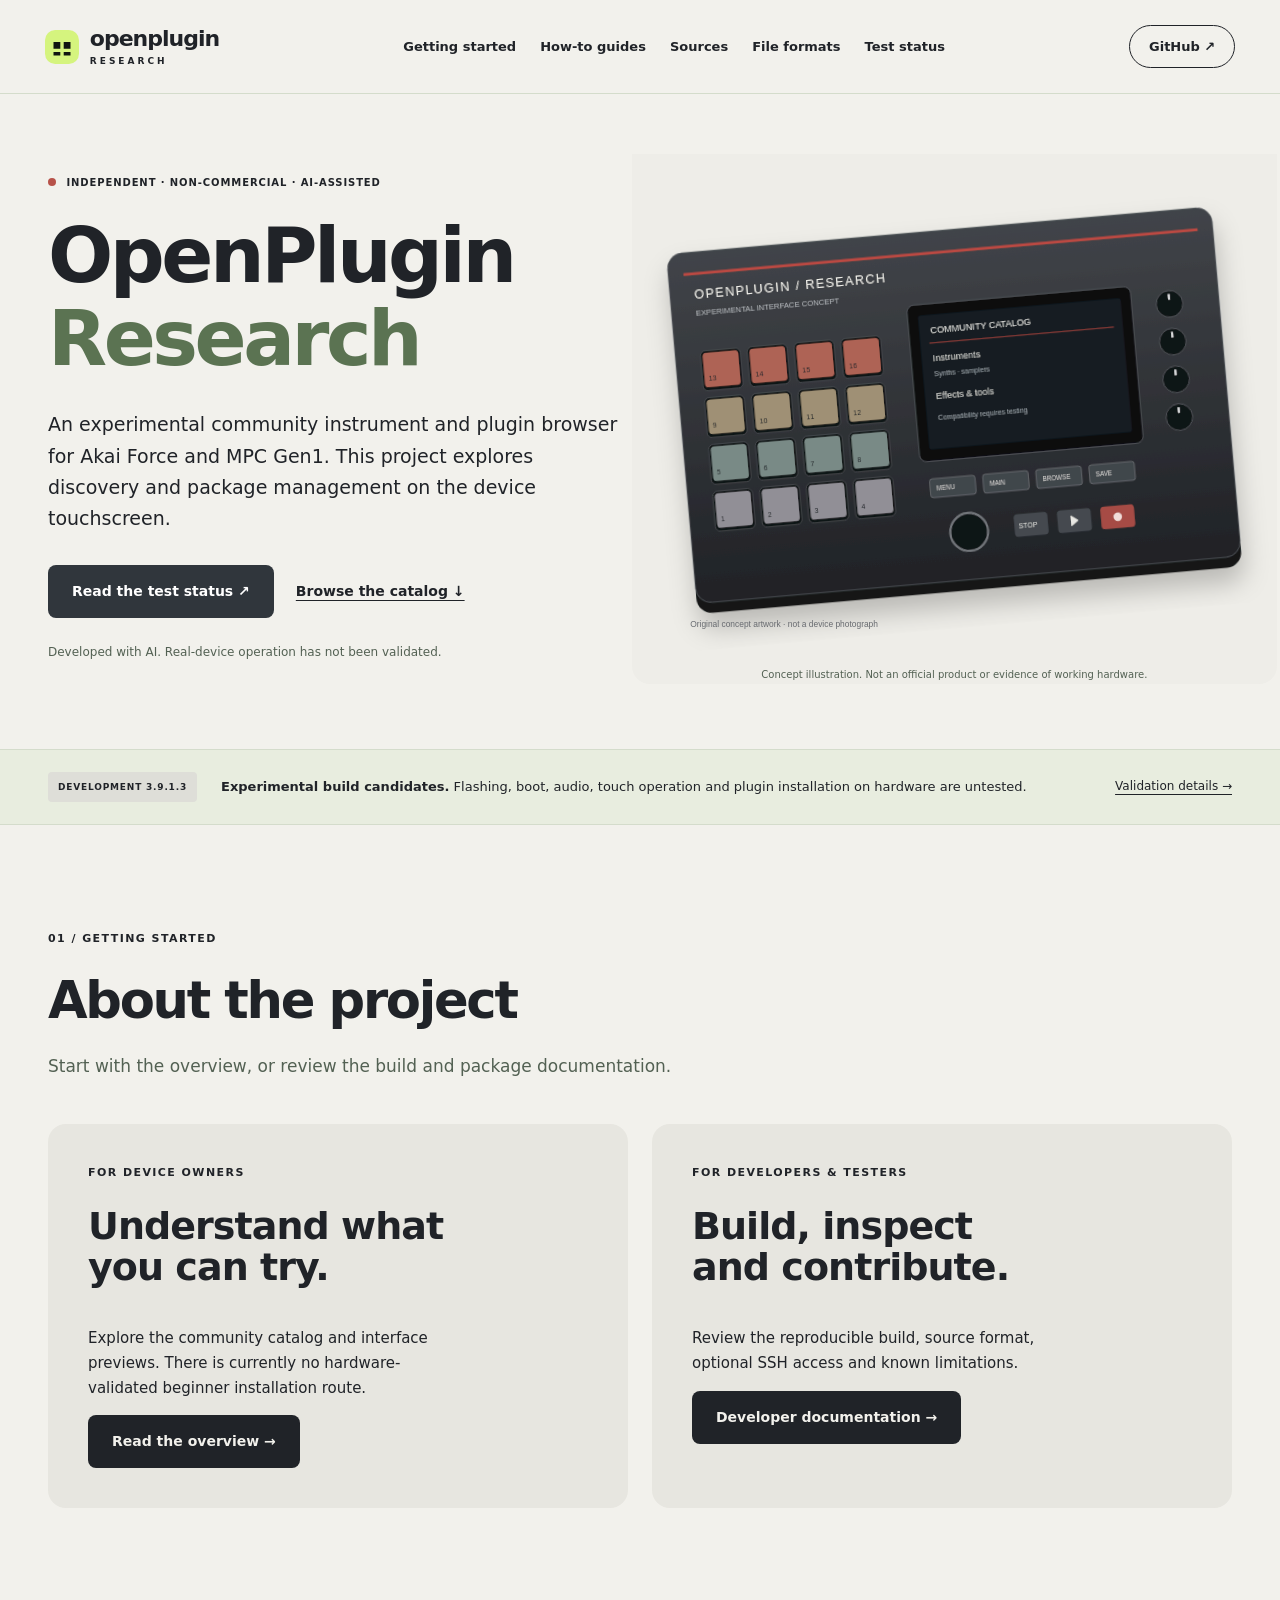
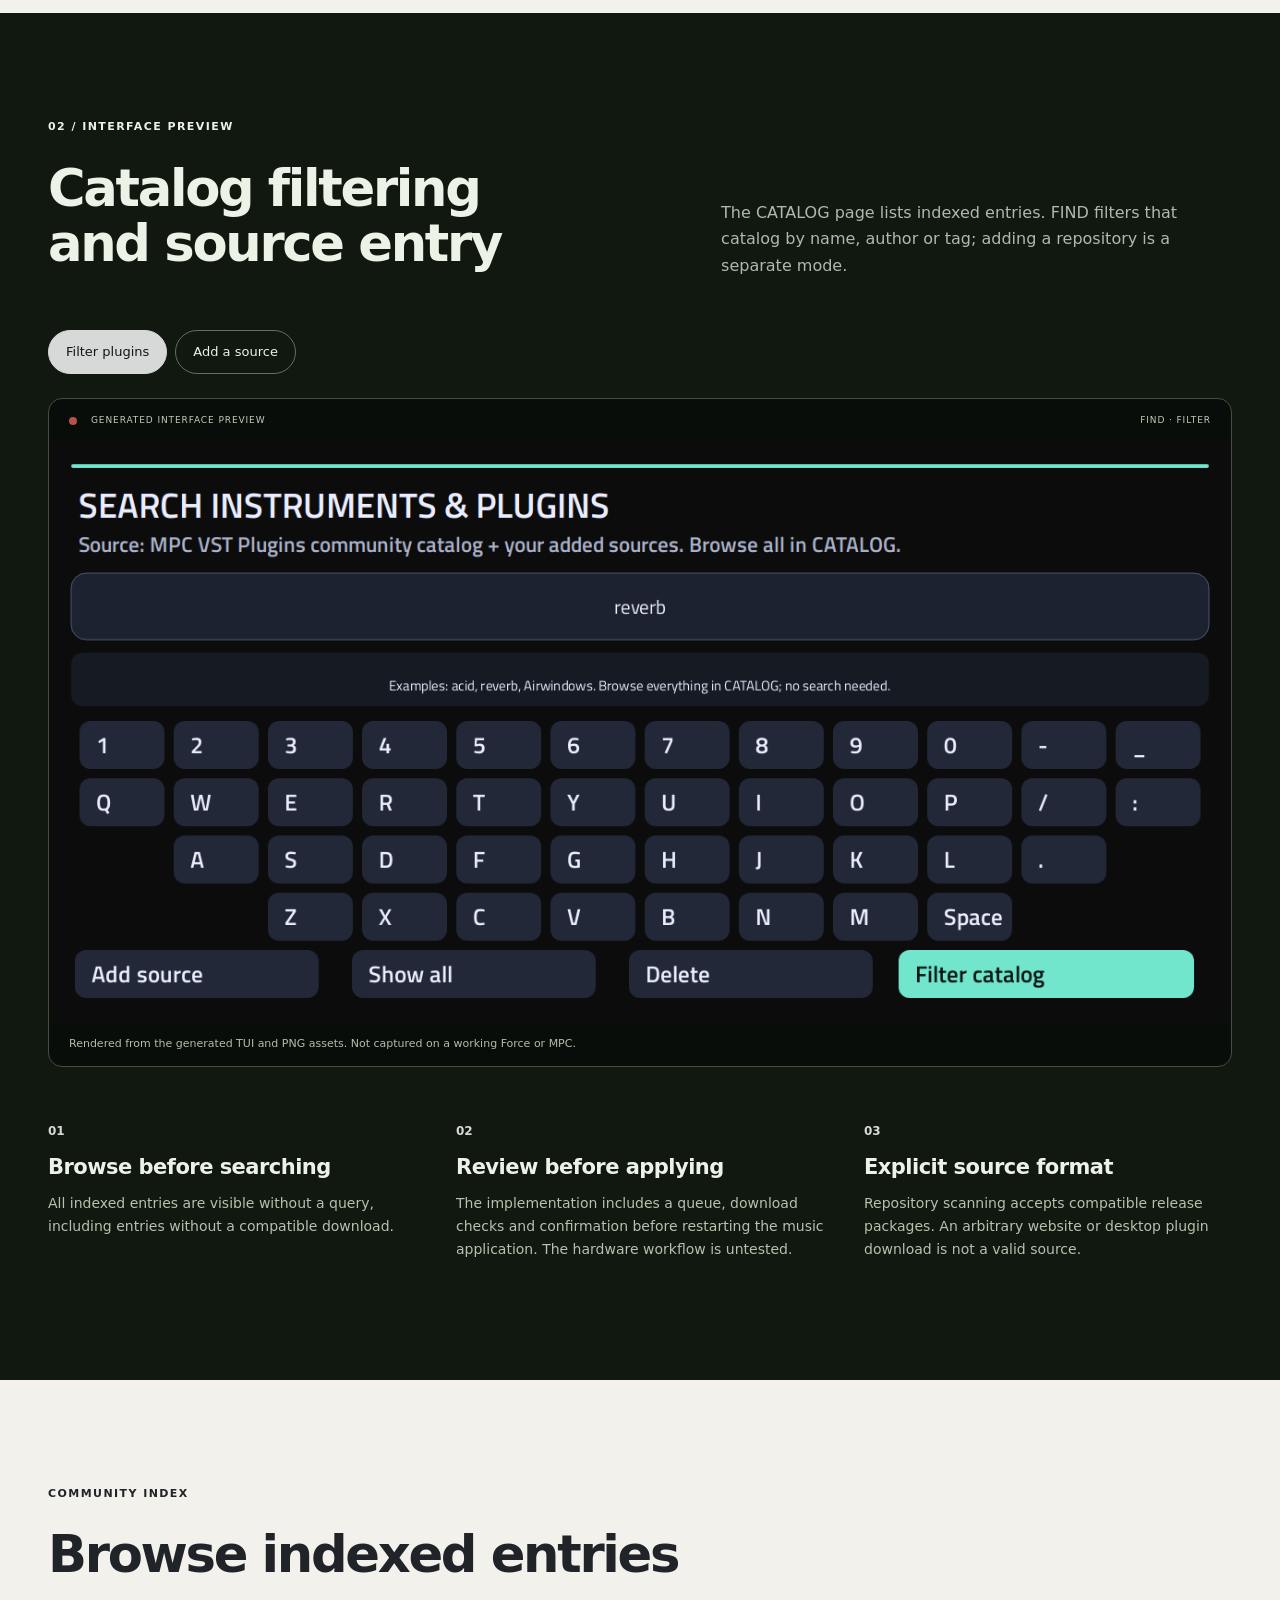
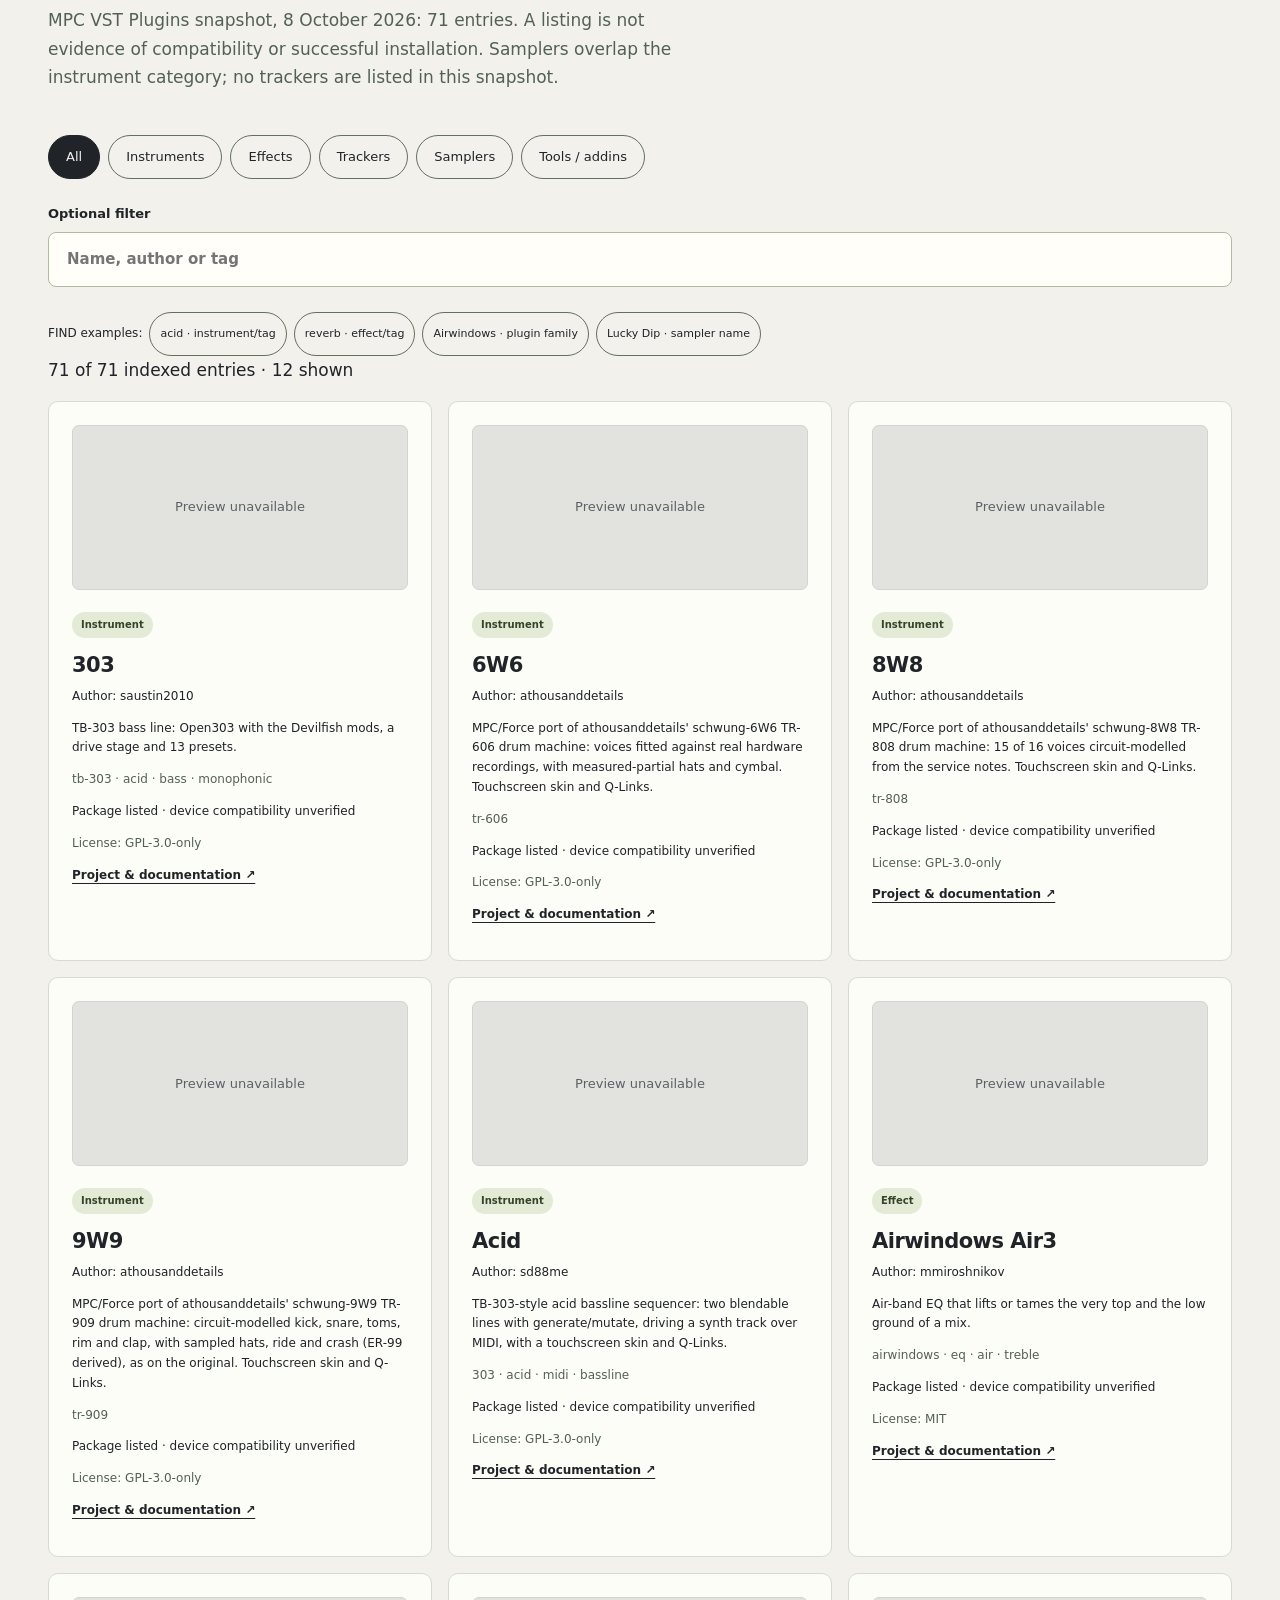
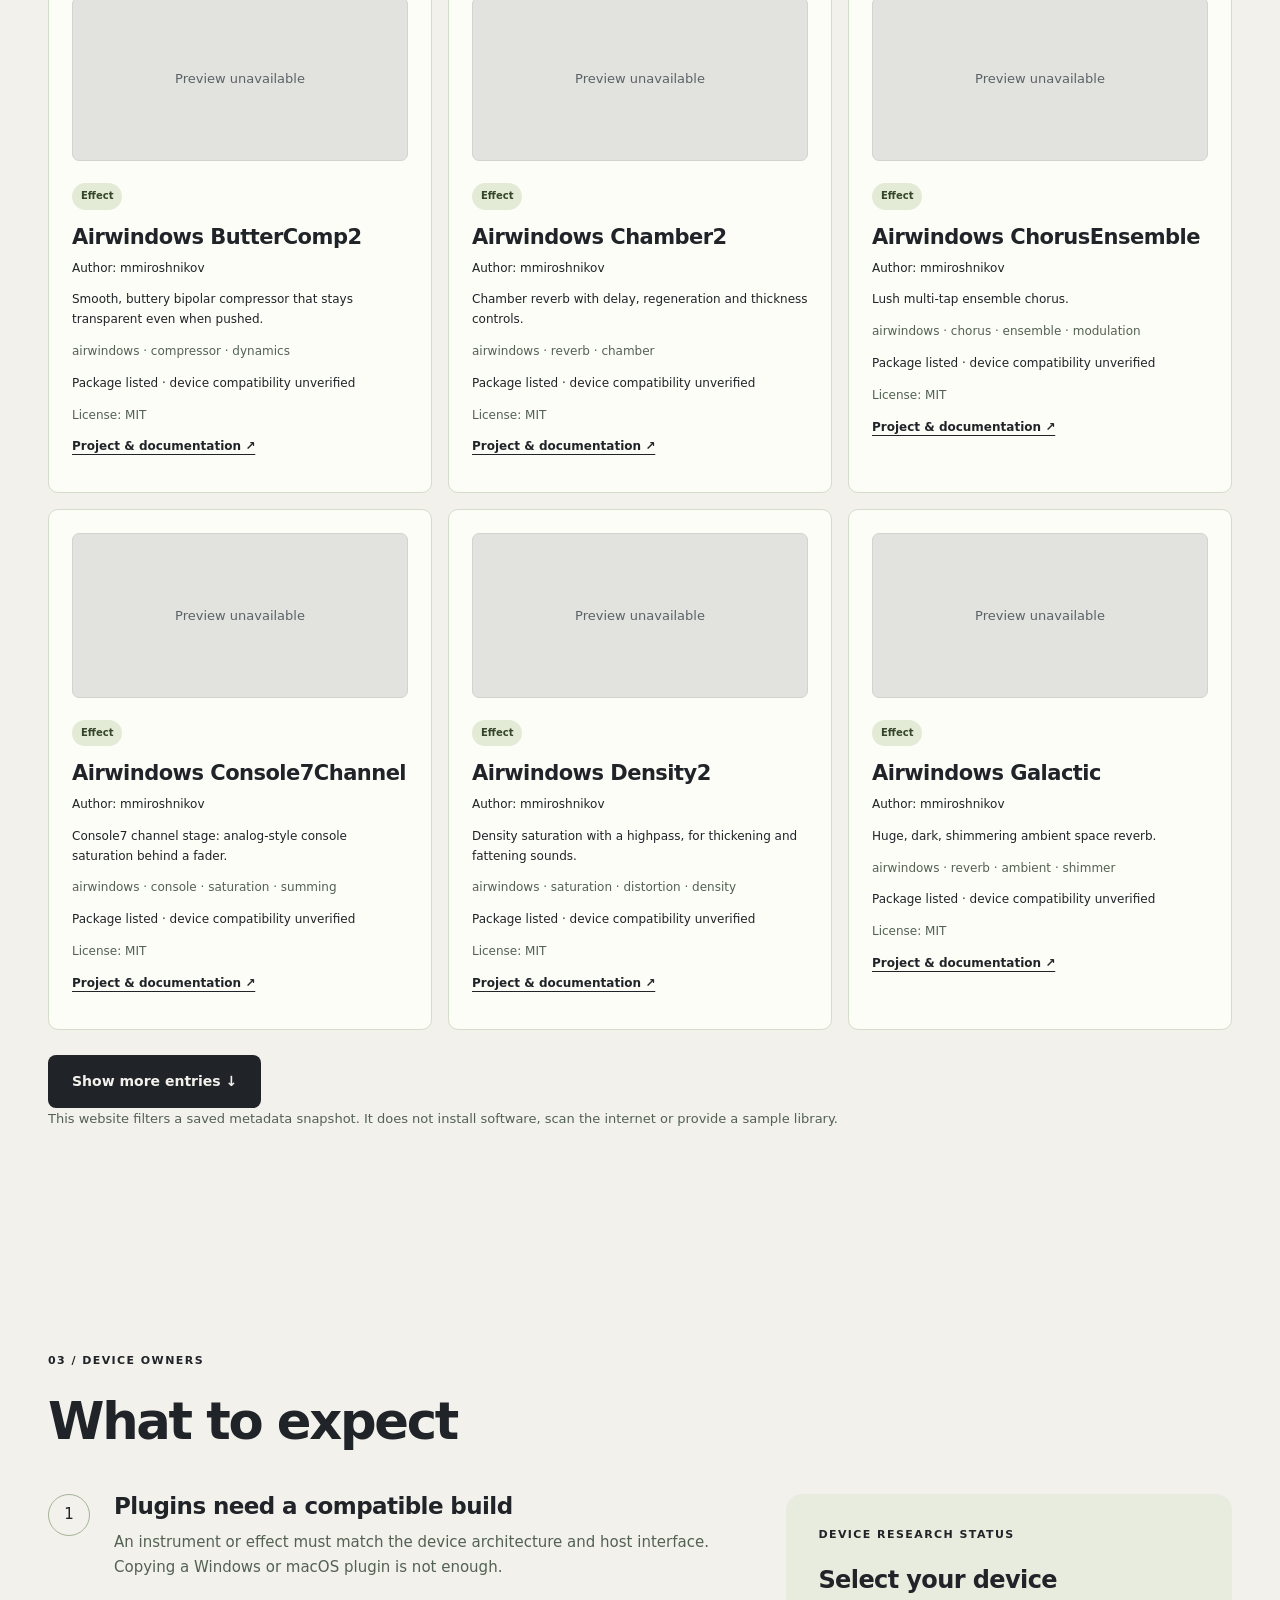
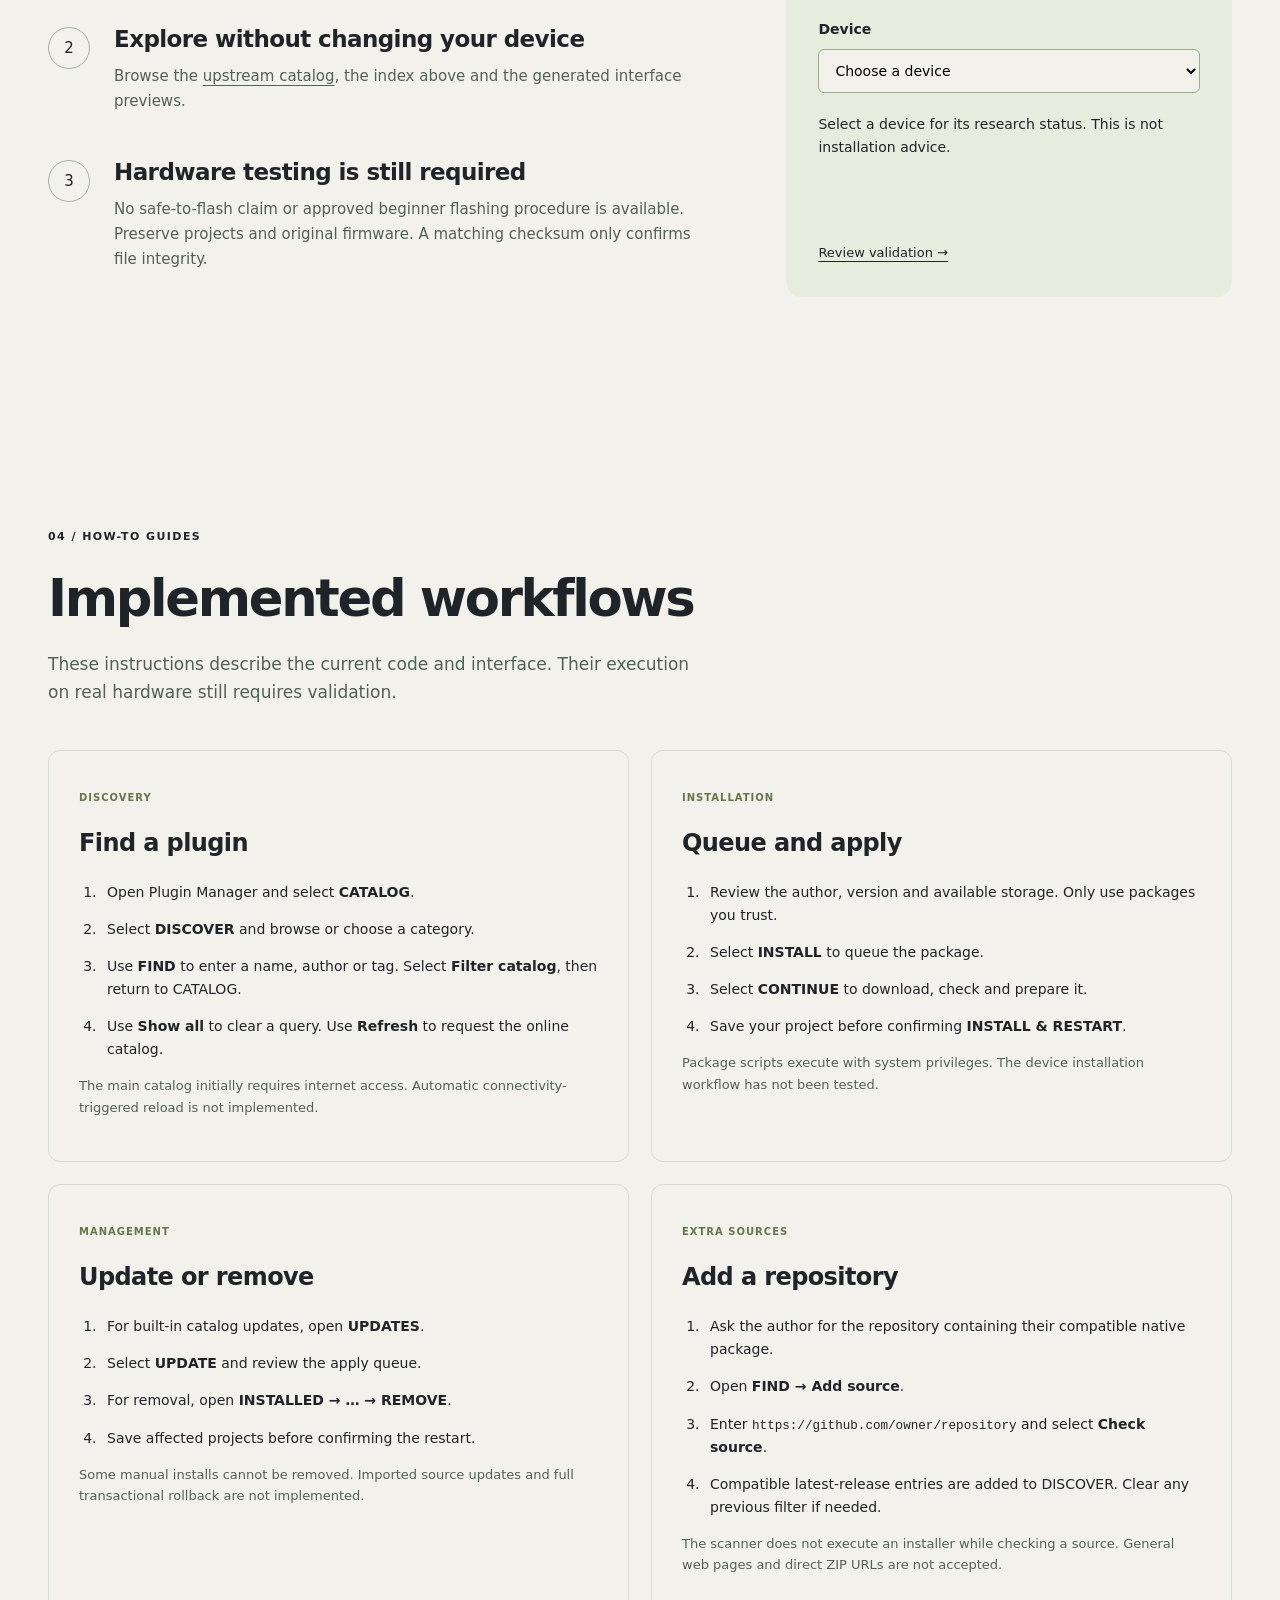
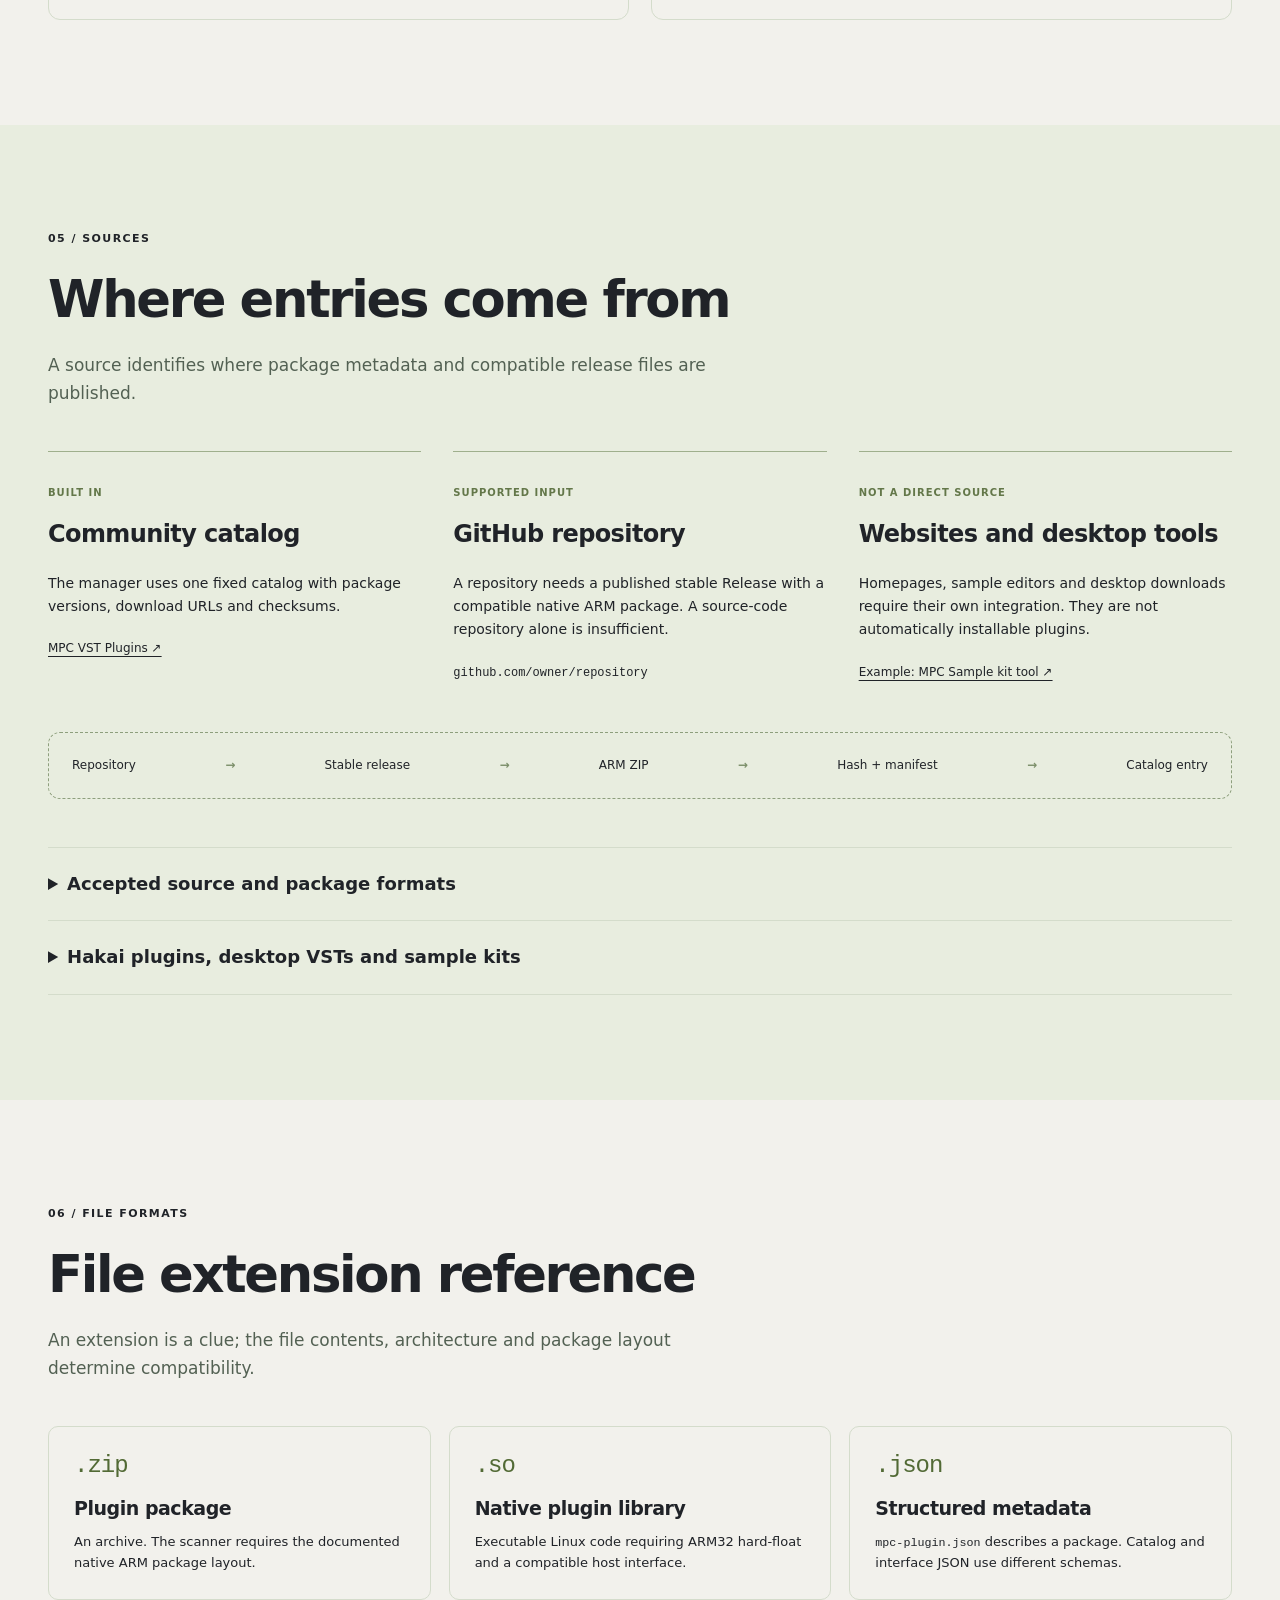
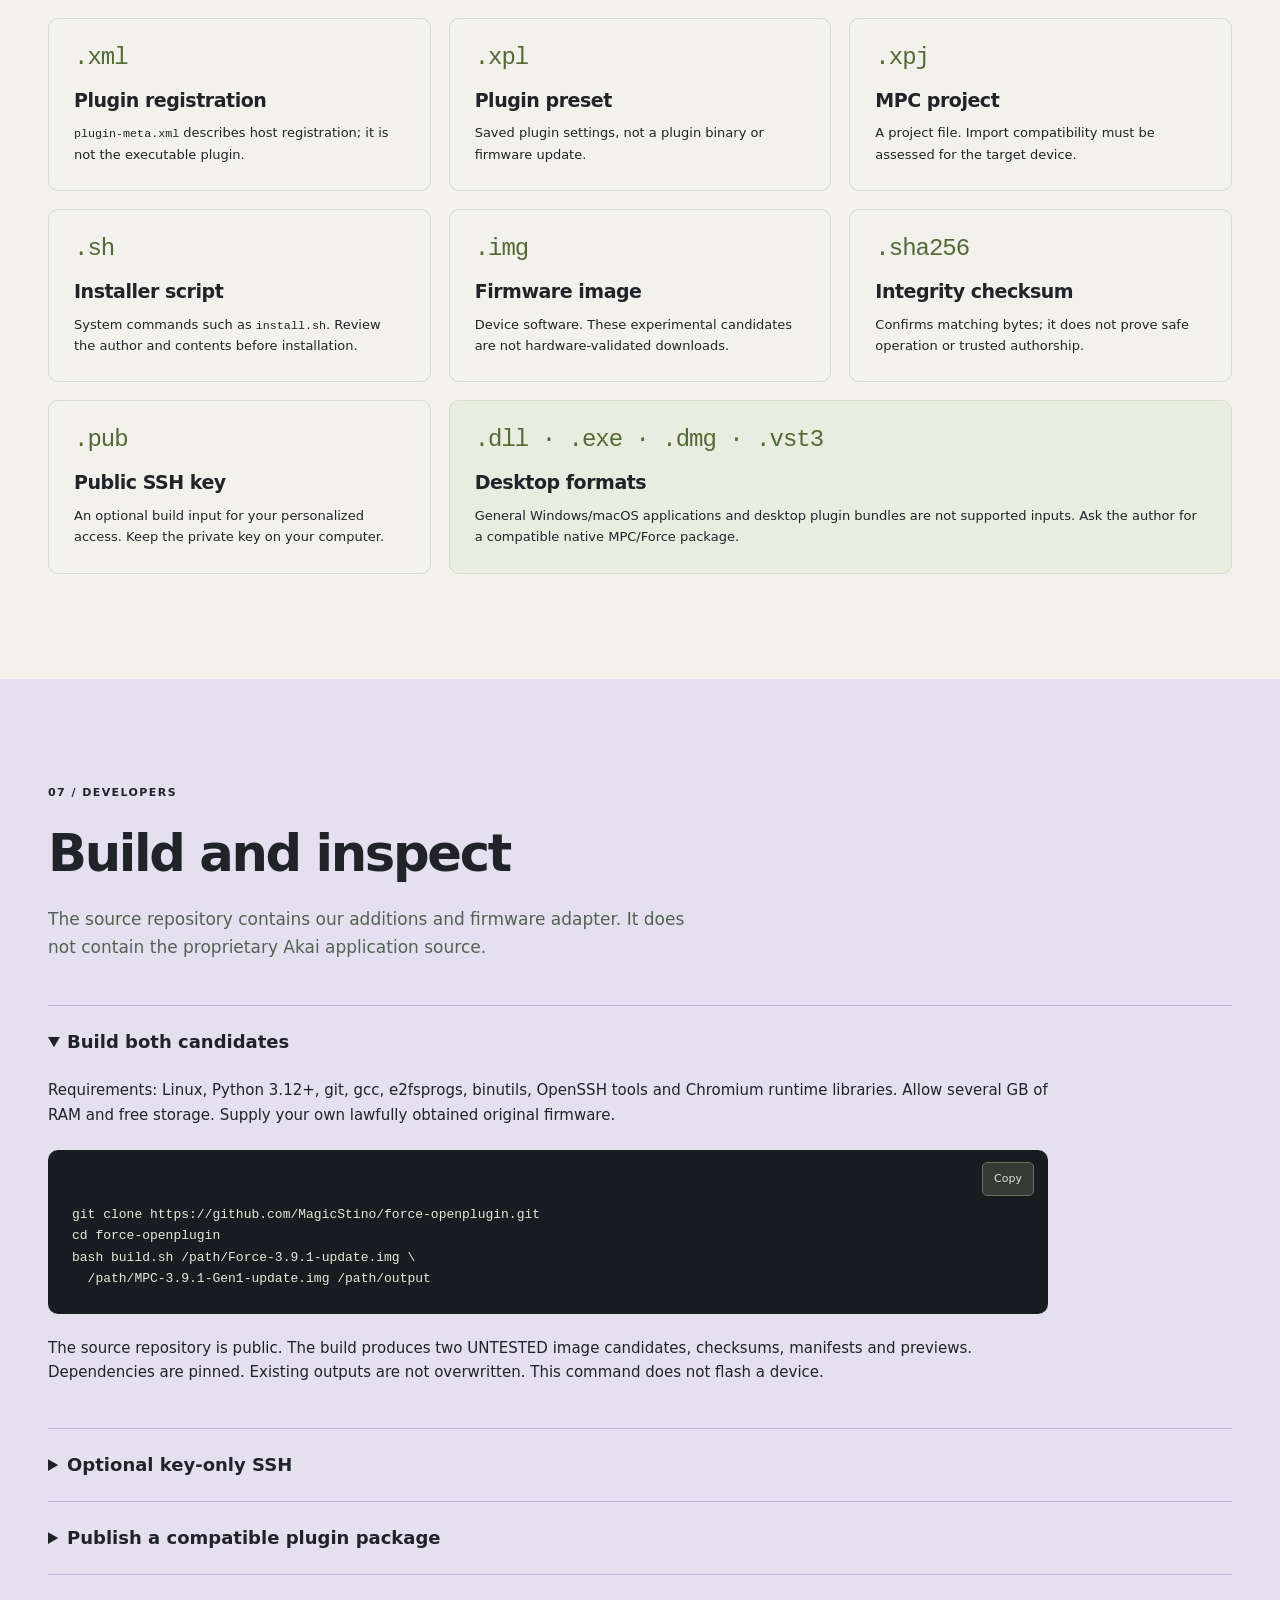
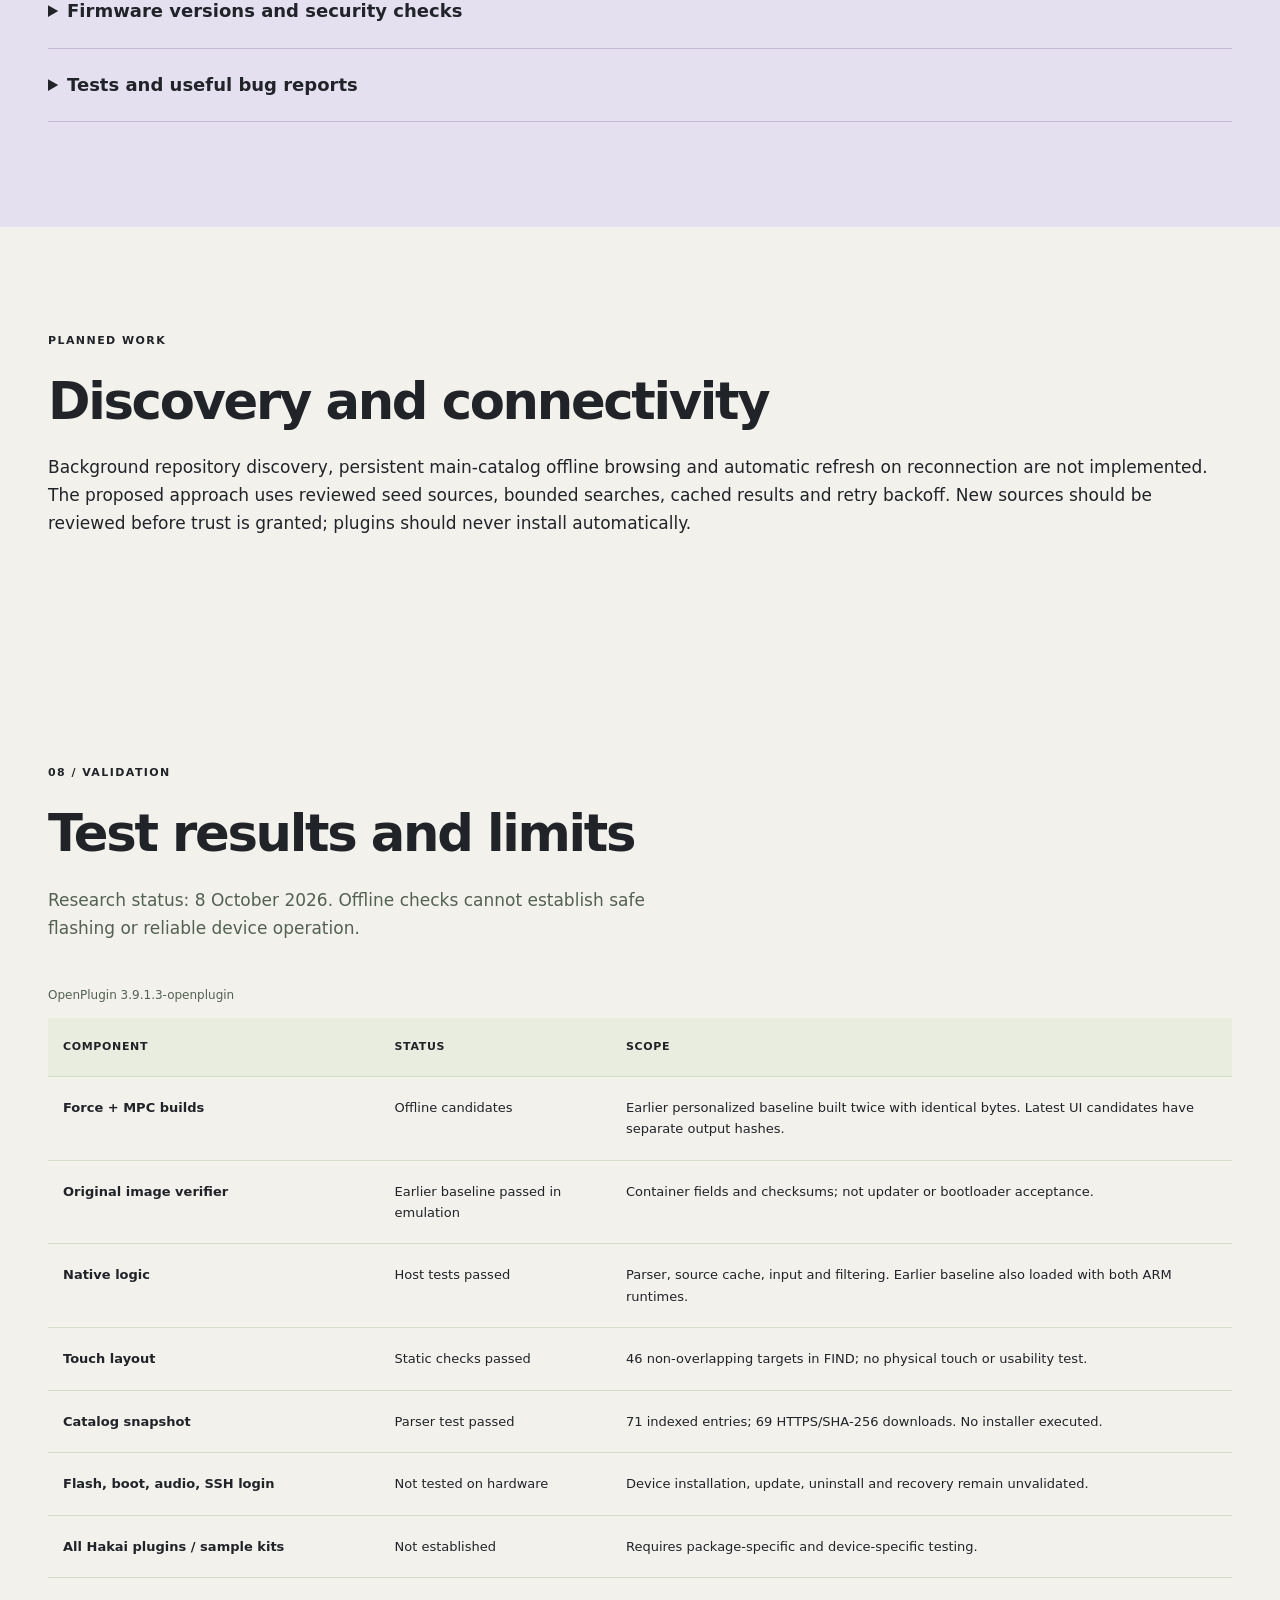
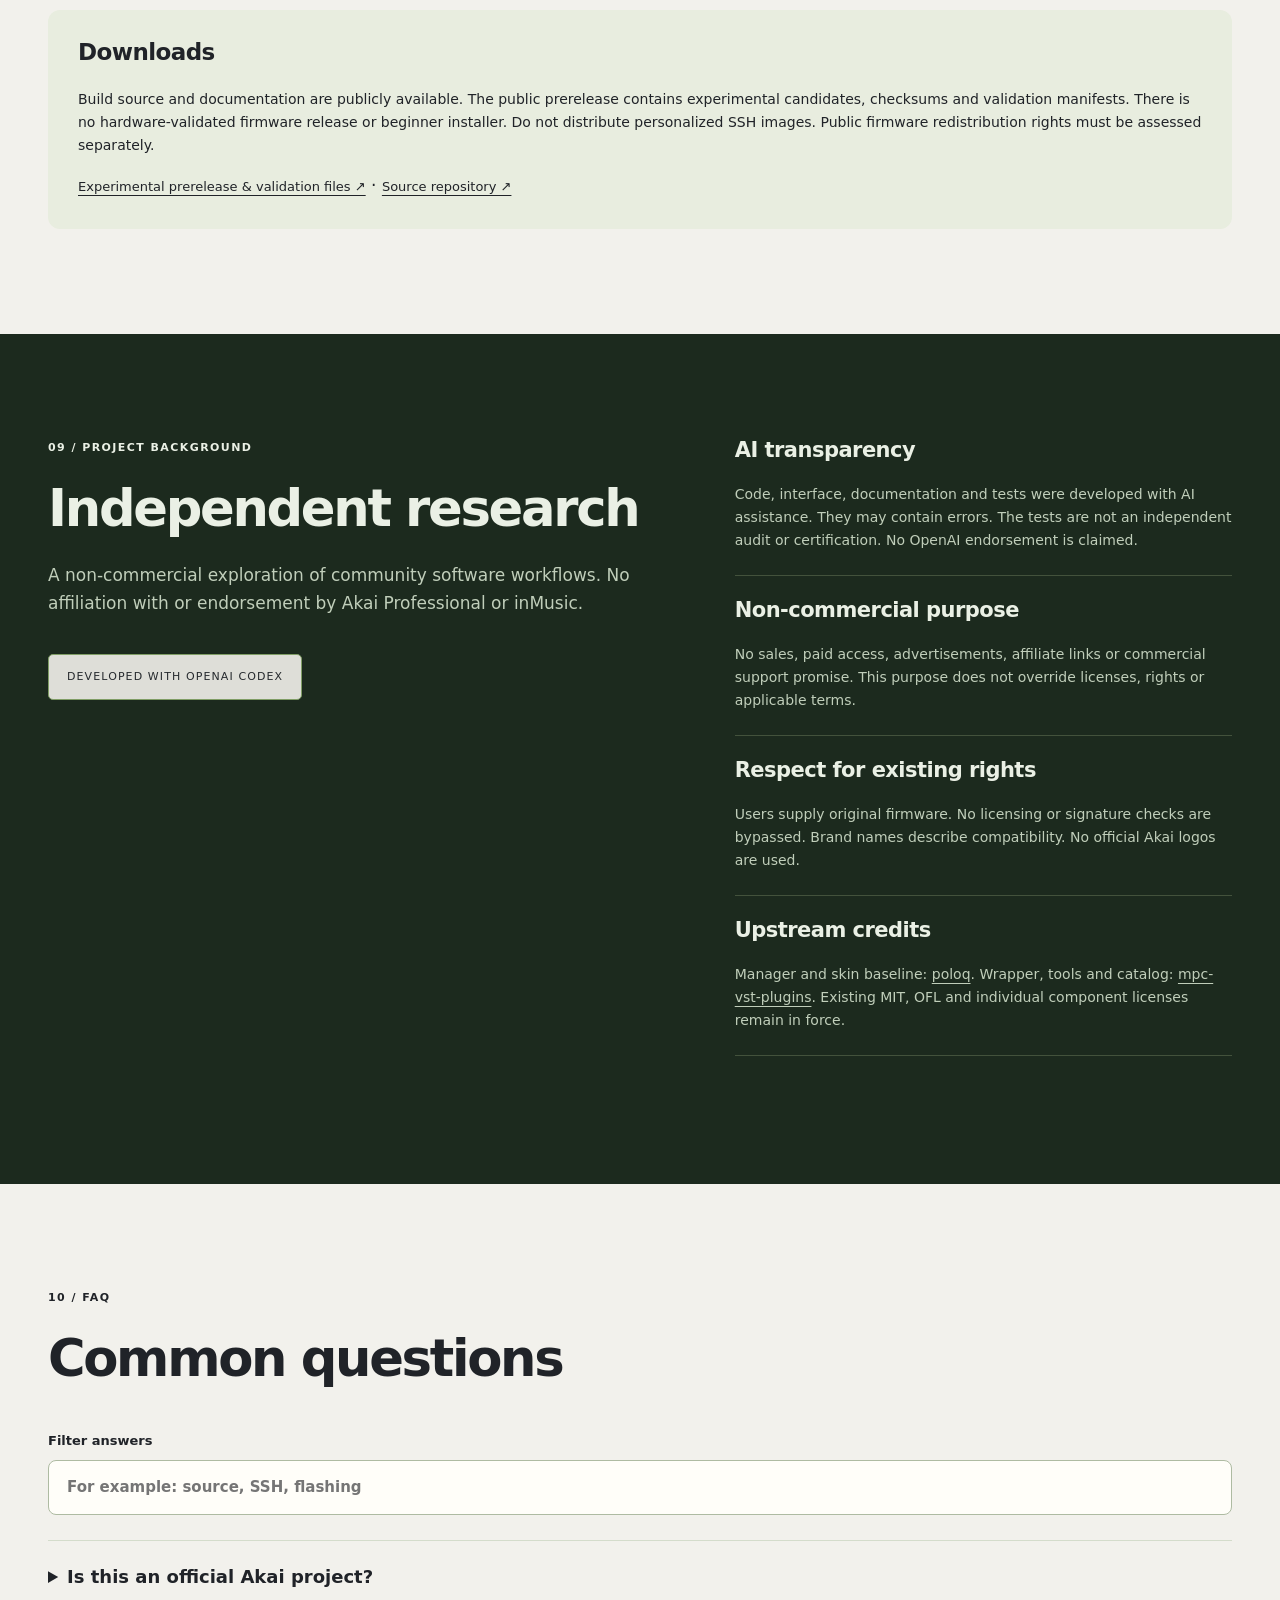
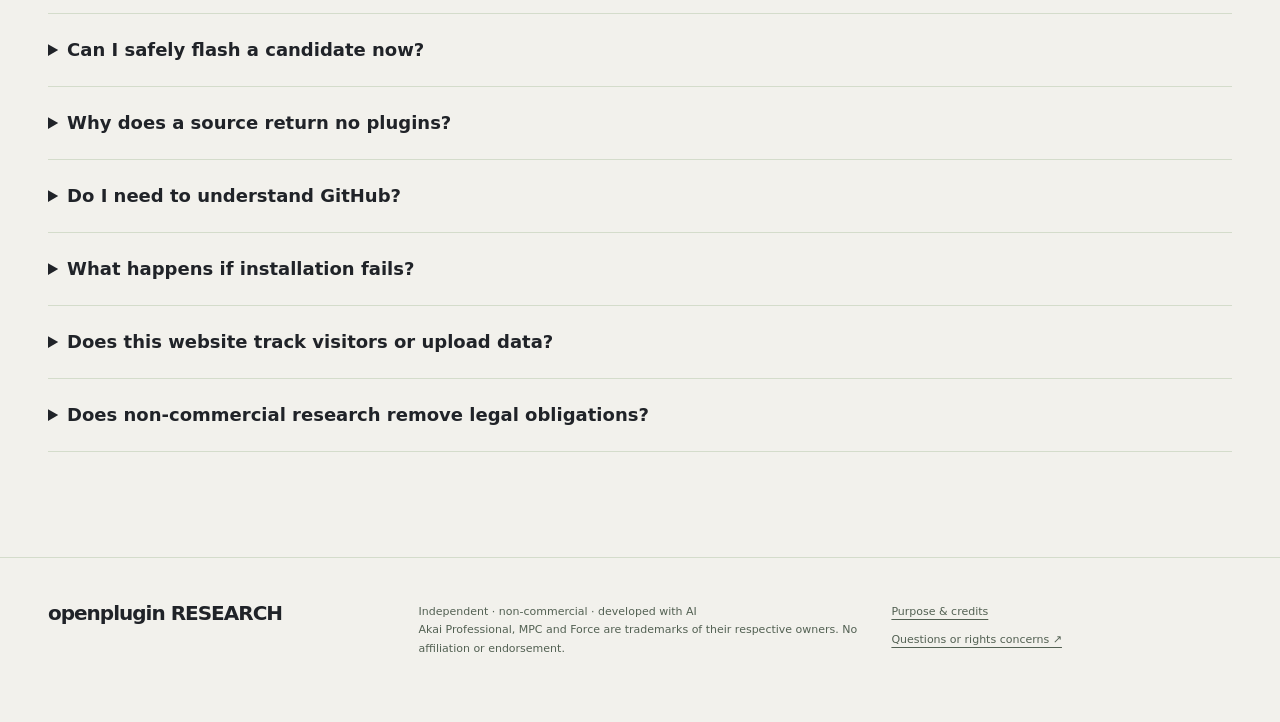
==== commit b3e96beb: "Add experimental release download reference" ====
--- a/index.html
+++ b/index.html
@@ -21,7 +21,7 @@
   tests/test_native.c -lpthread -ldl -lm -o /tmp/openplugin-test
 ASAN_OPTIONS=detect_leaks=0 /tmp/openplugin-test</code></pre></div><p>Before hardware testing, review the recovery route and updater/signing policy. Do not bypass checks to make a test pass.</p><a href="https://github.com/MagicStino/force-openplugin/issues">Project issues ↗</a></div></details></div></section>
 <section class="wrap section"><p class="eyebrow">PLANNED WORK</p><h2>Discovery and connectivity</h2><p>Background repository discovery, persistent main-catalog offline browsing and automatic refresh on reconnection are not implemented. The proposed approach uses reviewed seed sources, bounded searches, cached results and retry backoff. New sources should be reviewed before trust is granted; plugins should never install automatically.</p></section>
-<section class="wrap section" id="status"><div class="section-heading"><p class="eyebrow">08 / VALIDATION</p><h2>Test results and limits</h2><p>Research status: 8 October 2026. Offline checks cannot establish safe flashing or reliable device operation.</p></div><div class="table-scroll"><table><caption>OpenPlugin 3.9.1.3-openplugin</caption><thead><tr><th>Component</th><th>Status</th><th>Scope</th></tr></thead><tbody><tr><th>Force + MPC builds</th><td>Offline candidates</td><td>Earlier personalized baseline built twice with identical bytes. Latest UI candidates have separate output hashes.</td></tr><tr><th>Original image verifier</th><td>Earlier baseline passed in emulation</td><td>Container fields and checksums; not updater or bootloader acceptance.</td></tr><tr><th>Native logic</th><td>Host tests passed</td><td>Parser, source cache, input and filtering. Earlier baseline also loaded with both ARM runtimes.</td></tr><tr><th>Touch layout</th><td>Static checks passed</td><td>46 non-overlapping targets in FIND; no physical touch or usability test.</td></tr><tr><th>Catalog snapshot</th><td>Parser test passed</td><td>71 indexed entries; 69 HTTPS/SHA-256 downloads. No installer executed.</td></tr><tr><th>Flash, boot, audio, SSH login</th><td>Not tested on hardware</td><td>Device installation, update, uninstall and recovery remain unvalidated.</td></tr><tr><th>All Hakai plugins / sample kits</th><td>Not established</td><td>Requires package-specific and device-specific testing.</td></tr></tbody></table></div><div class="download-note"><div><h3>Downloads</h3><p>Build source and documentation are publicly available. There is no public hardware-validated firmware release or beginner installer. Do not distribute personalized SSH images. Public firmware redistribution rights must be assessed separately.</p><a href="https://github.com/MagicStino/force-openplugin">Source repository ↗</a></div></div></section>
+<section class="wrap section" id="status"><div class="section-heading"><p class="eyebrow">08 / VALIDATION</p><h2>Test results and limits</h2><p>Research status: 8 October 2026. Offline checks cannot establish safe flashing or reliable device operation.</p></div><div class="table-scroll"><table><caption>OpenPlugin 3.9.1.3-openplugin</caption><thead><tr><th>Component</th><th>Status</th><th>Scope</th></tr></thead><tbody><tr><th>Force + MPC builds</th><td>Offline candidates</td><td>Earlier personalized baseline built twice with identical bytes. Latest UI candidates have separate output hashes.</td></tr><tr><th>Original image verifier</th><td>Earlier baseline passed in emulation</td><td>Container fields and checksums; not updater or bootloader acceptance.</td></tr><tr><th>Native logic</th><td>Host tests passed</td><td>Parser, source cache, input and filtering. Earlier baseline also loaded with both ARM runtimes.</td></tr><tr><th>Touch layout</th><td>Static checks passed</td><td>46 non-overlapping targets in FIND; no physical touch or usability test.</td></tr><tr><th>Catalog snapshot</th><td>Parser test passed</td><td>71 indexed entries; 69 HTTPS/SHA-256 downloads. No installer executed.</td></tr><tr><th>Flash, boot, audio, SSH login</th><td>Not tested on hardware</td><td>Device installation, update, uninstall and recovery remain unvalidated.</td></tr><tr><th>All Hakai plugins / sample kits</th><td>Not established</td><td>Requires package-specific and device-specific testing.</td></tr></tbody></table></div><div class="download-note"><div><h3>Downloads</h3><p>Build source and documentation are publicly available. The public prerelease contains experimental candidates, checksums and validation manifests. There is no hardware-validated firmware release or beginner installer. Do not distribute personalized SSH images. Public firmware redistribution rights must be assessed separately.</p><a href="https://github.com/MagicStino/force-openplugin/releases/tag/v3.9.1.3-openplugin-research">Experimental prerelease &amp; validation files ↗</a> · <a href="https://github.com/MagicStino/force-openplugin">Source repository ↗</a></div></div></section>
 <section class="research section" id="research"><div class="wrap research-grid"><div><p class="eyebrow">09 / PROJECT BACKGROUND</p><h2>Independent research</h2><p class="lead">A non-commercial exploration of community software workflows. No affiliation with or endorsement by Akai Professional or inMusic.</p><span class="ai-stamp">DEVELOPED WITH OPENAI CODEX</span></div><div class="principles"><article><h3>AI transparency</h3><p>Code, interface, documentation and tests were developed with AI assistance. They may contain errors. The tests are not an independent audit or certification. No OpenAI endorsement is claimed.</p></article><article><h3>Non-commercial purpose</h3><p>No sales, paid access, advertisements, affiliate links or commercial support promise. This purpose does not override licenses, rights or applicable terms.</p></article><article><h3>Respect for existing rights</h3><p>Users supply original firmware. No licensing or signature checks are bypassed. Brand names describe compatibility. No official Akai logos are used.</p></article><article><h3>Upstream credits</h3><p>Manager and skin baseline: <a href="https://github.com/poloq-instruments/mpc-vst-manager">poloq</a>. Wrapper, tools and catalog: <a href="https://github.com/sd88me/mpc-vst-plugins">mpc-vst-plugins</a>. Existing MIT, OFL and individual component licenses remain in force.</p></article></div></div></section>
 <section class="wrap section faq-section" id="faq"><div class="section-heading"><p class="eyebrow">10 / FAQ</p><h2>Common questions</h2></div><label class="faq-search" for="faq-query">Filter answers<input id="faq-query" type="search" placeholder="For example: source, SSH, flashing"></label><div id="faq-list"><details class="accordion"><summary>Is this an official Akai project?</summary><div><p>No. It is independent and not supported, sponsored or approved by Akai Professional or inMusic. Use <a href="https://support.akaipro.com/">official support</a> for the official product.</p></div></details><details class="accordion"><summary>Can I safely flash a candidate now?</summary><div><p>That has not been established. Checksums and reproducible builds do not replace hardware validation. Beginners should wait for a tested installation route.</p></div></details><details class="accordion"><summary>Why does a source return no plugins?</summary><div><p>It may lack a stable Release, a matching ARM ZIP, a GitHub asset digest or a valid manifest. It may contain only source code or desktop tools. Network errors and rate limits can also interfere.</p></div></details><details class="accordion"><summary>Do I need to understand GitHub?</summary><div><p>The built-in catalog is the normal starting point. Only additional sources require a repository link supplied by their author. This website needs no account; the source repository is public.</p></div></details><details class="accordion"><summary>What happens if installation fails?</summary><div><p>The implementation stops on installer failure and attempts to restart the music application. It does not provide complete transactional rollback. Interrupted installs, storage exhaustion and recovery still require hardware testing.</p></div></details><details class="accordion"><summary>Does this website track visitors or upload data?</summary><div><p>No analytics, external fonts, accounts or uploads are included. Plugin screenshots load from upstream hosting services; those services receive the image request. Filters and device selection run in your browser. Copy buttons use the clipboard on request. External services have their own policies; GitHub Pages may log IP addresses for security.</p></div></details><details class="accordion"><summary>Does non-commercial research remove legal obligations?</summary><div><p>No. It describes the project's purpose, not an exemption from rights, licenses or terms. Please report specific attribution or rights concerns through the project.</p></div></details></div><p id="faq-empty" hidden role="status">No matching answers. Try a shorter term or read the guides.</p></section></main>
 <footer class="footer"><div class="wrap"><a class="brand" href="#">openplugin RESEARCH</a><p>Independent · non-commercial · developed with AI<br>Akai Professional, MPC and Force are trademarks of their respective owners. No affiliation or endorsement.</p><div><a href="#research">Purpose &amp; credits</a><a href="https://github.com/MagicStino/force-openplugin/issues">Questions or rights concerns ↗</a></div></div></footer><dialog id="preview-dialog" aria-labelledby="dialog-title"><div class="dialog-top"><h2 id="dialog-title">Generated interface preview</h2><button id="close-preview" autofocus>Close ×</button></div><img id="dialog-image" src="assets/find-search.png" width="1280" height="628" alt="Enlarged generated interface"><p>Generated assets, not a real-device capture.</p></dialog><div class="toast" id="toast" role="status" aria-live="polite"></div></body></html>
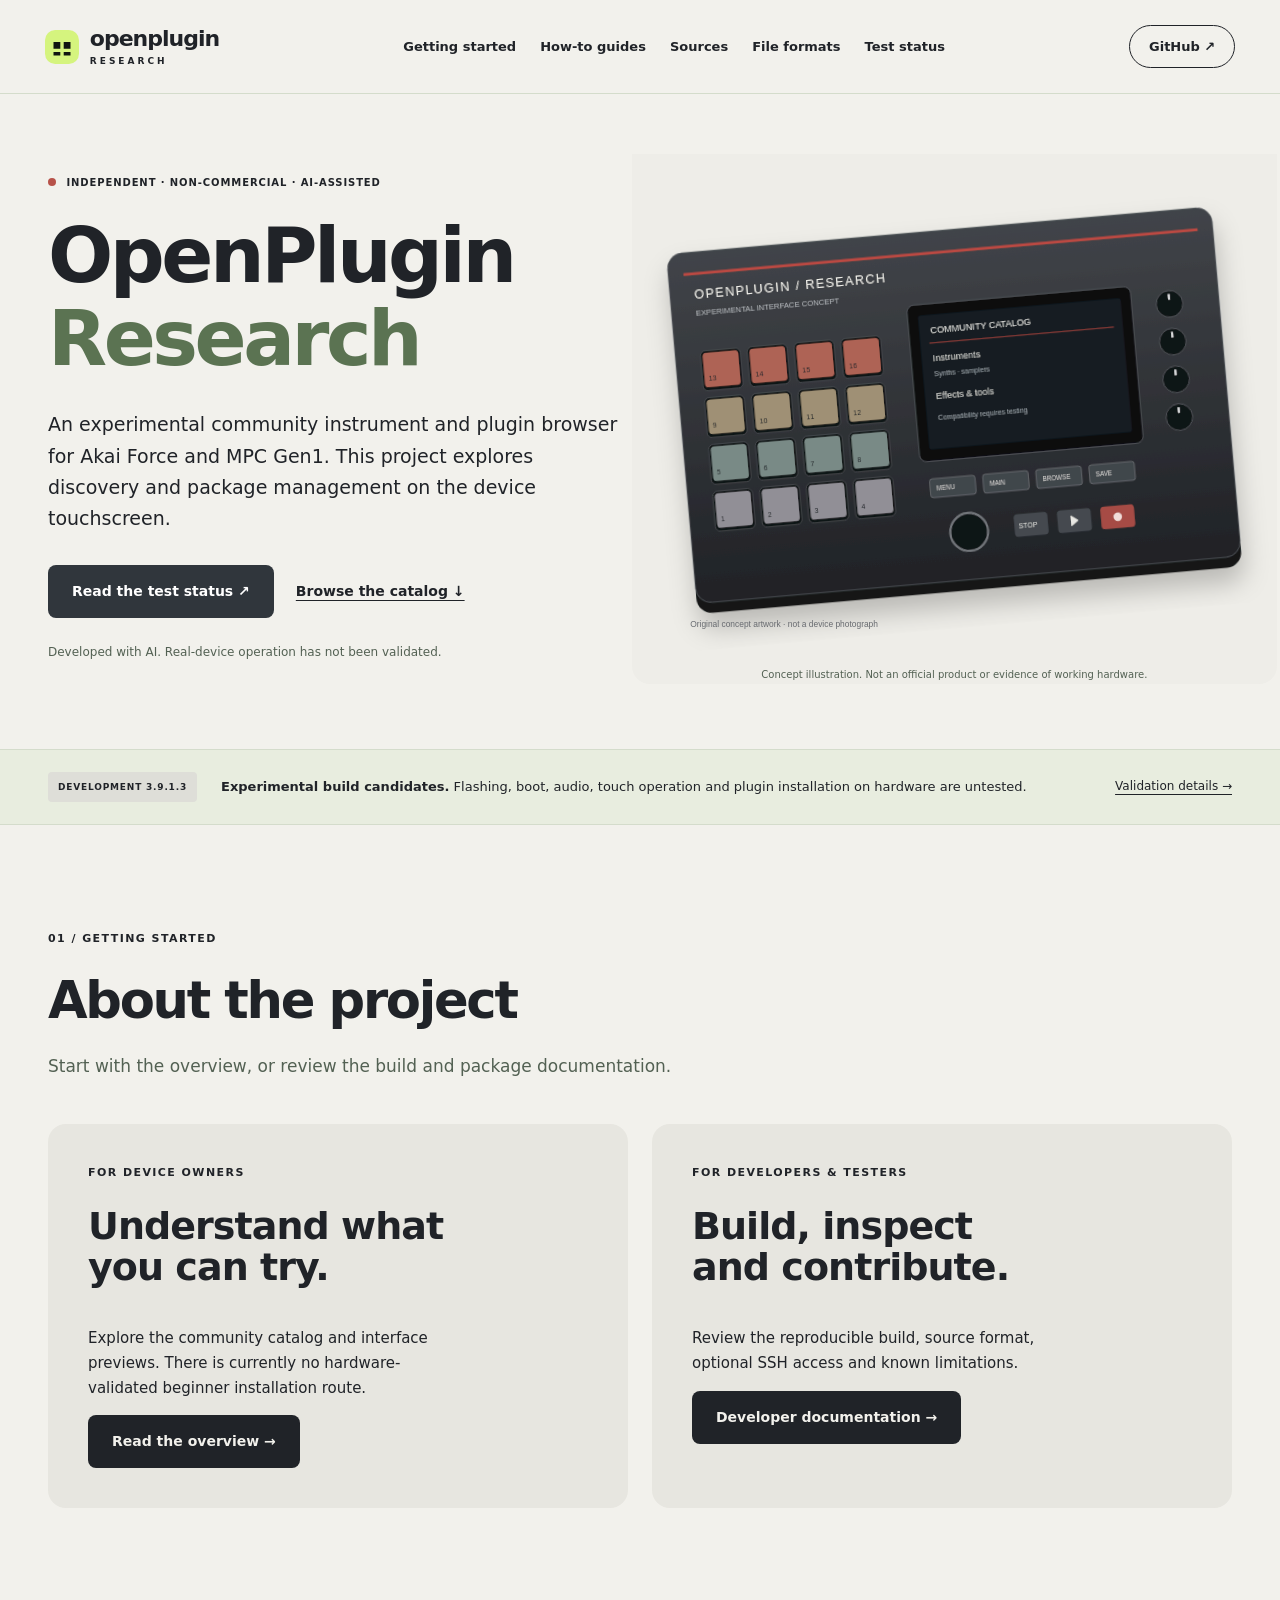
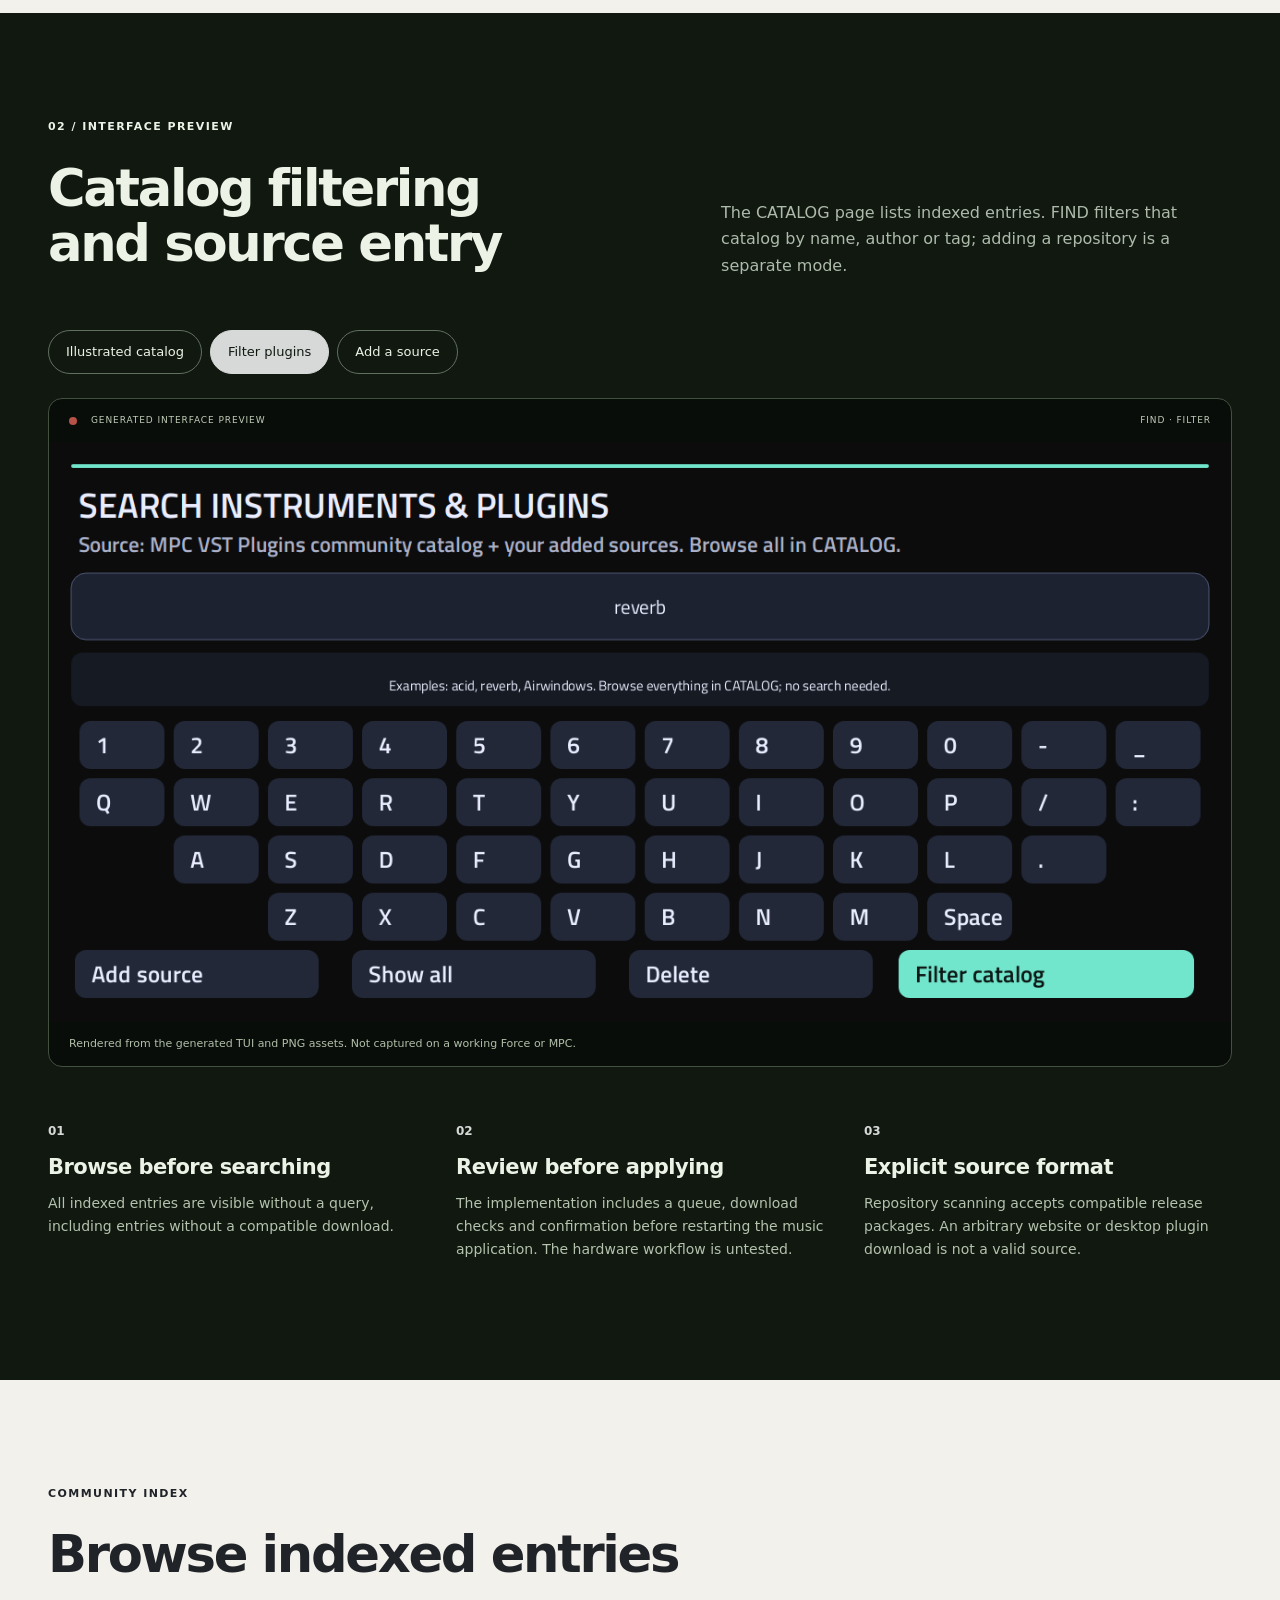
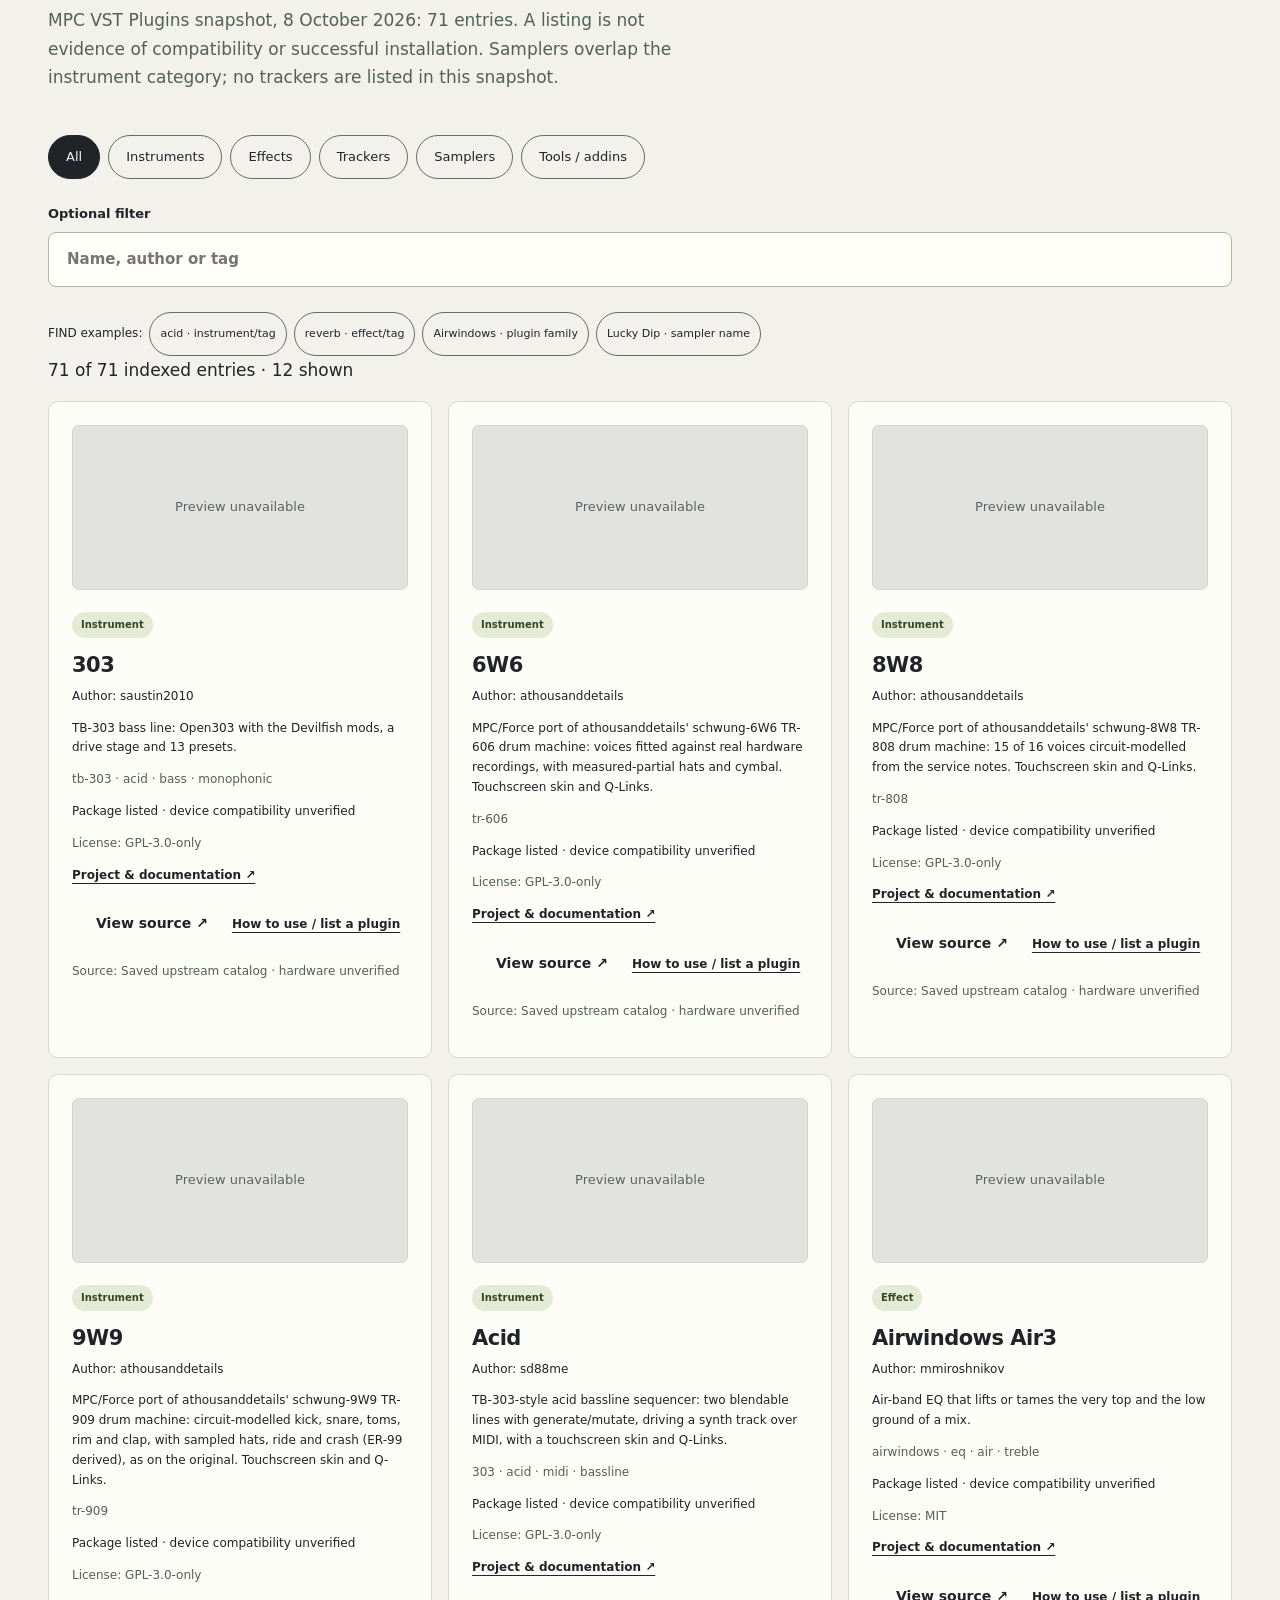
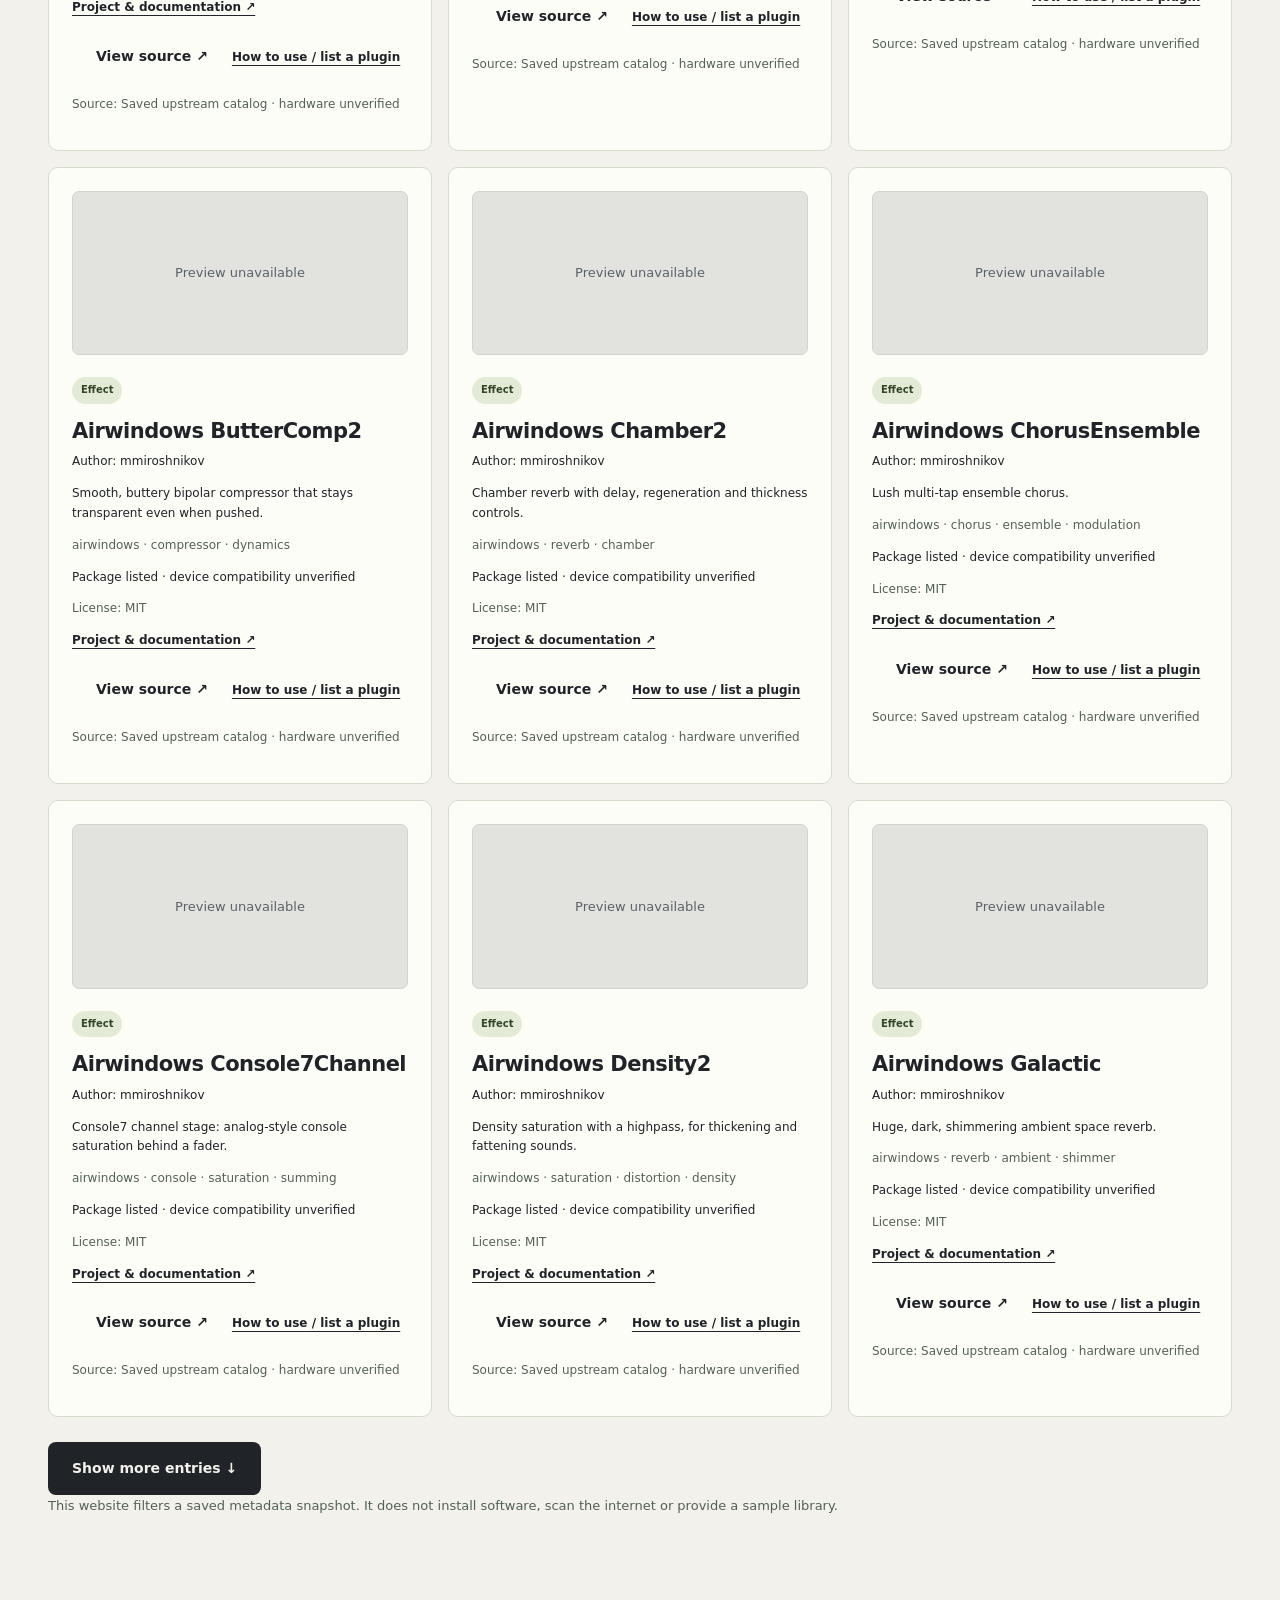
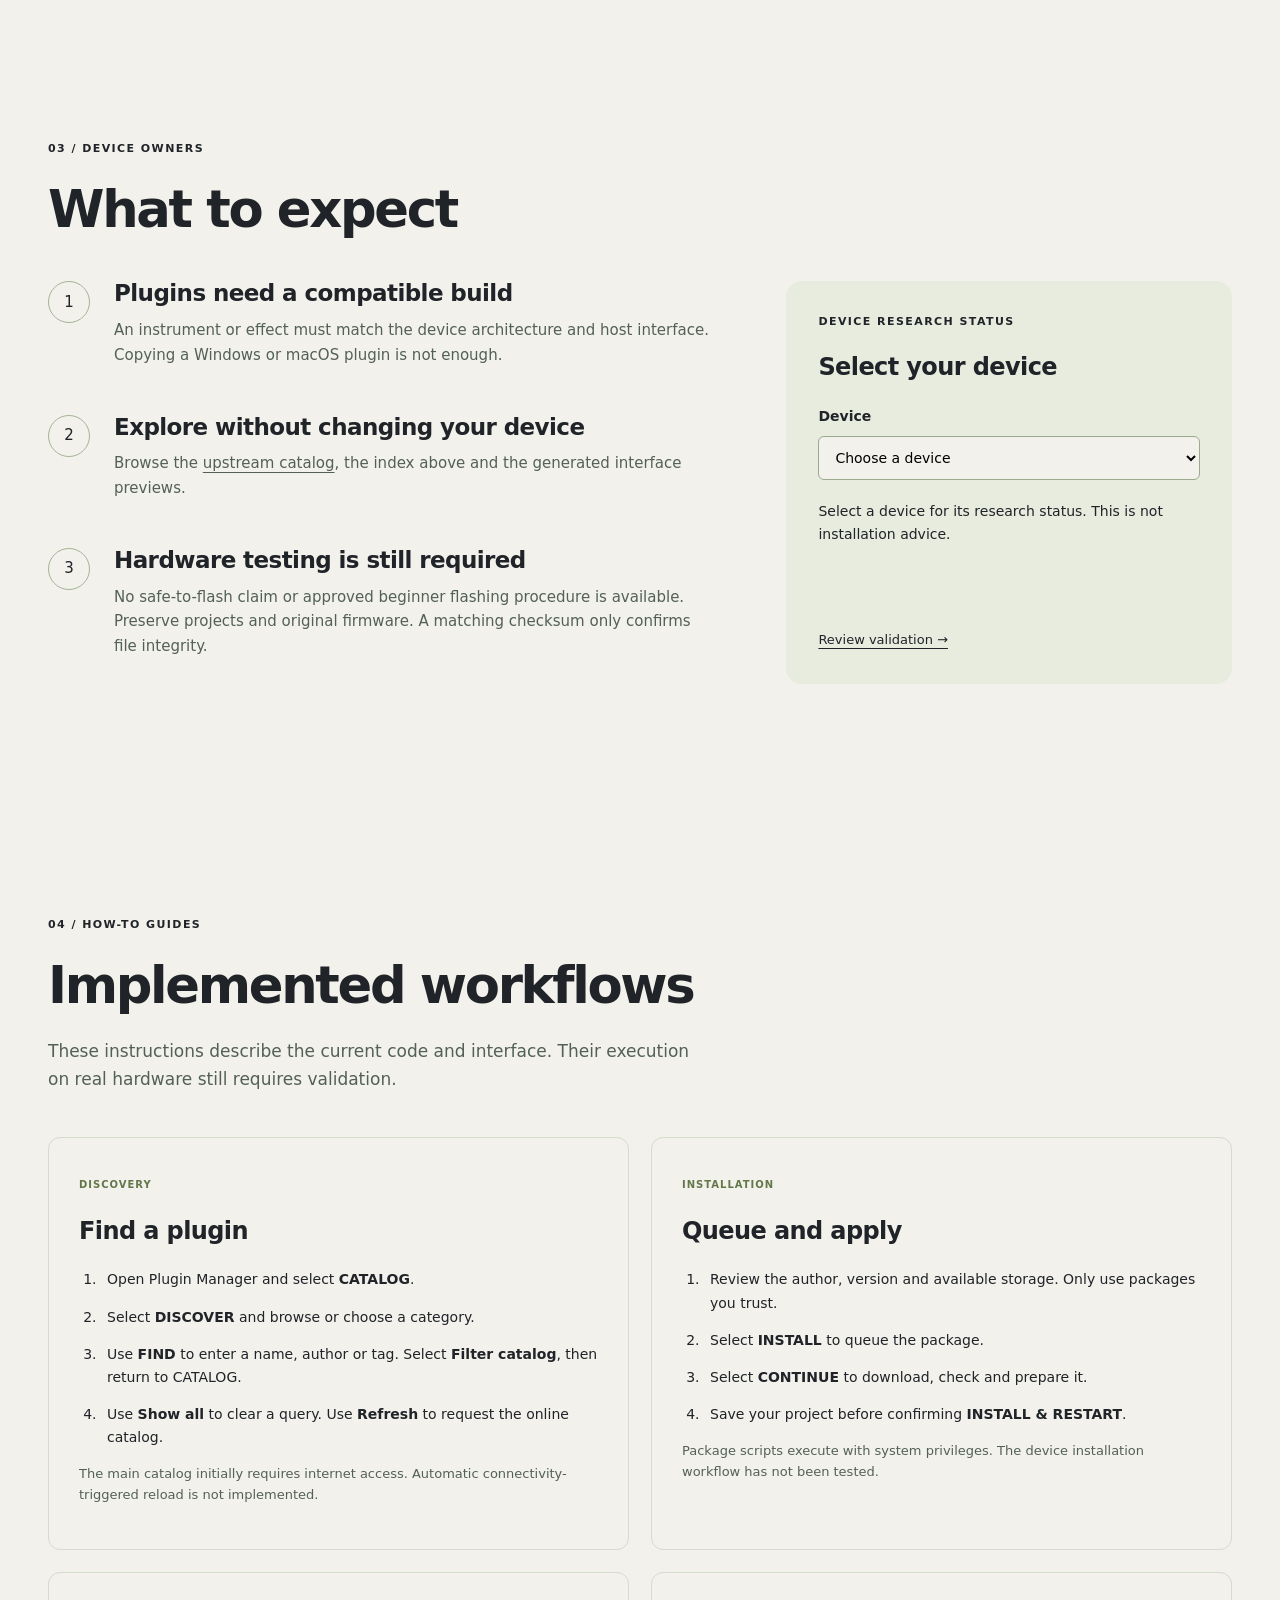
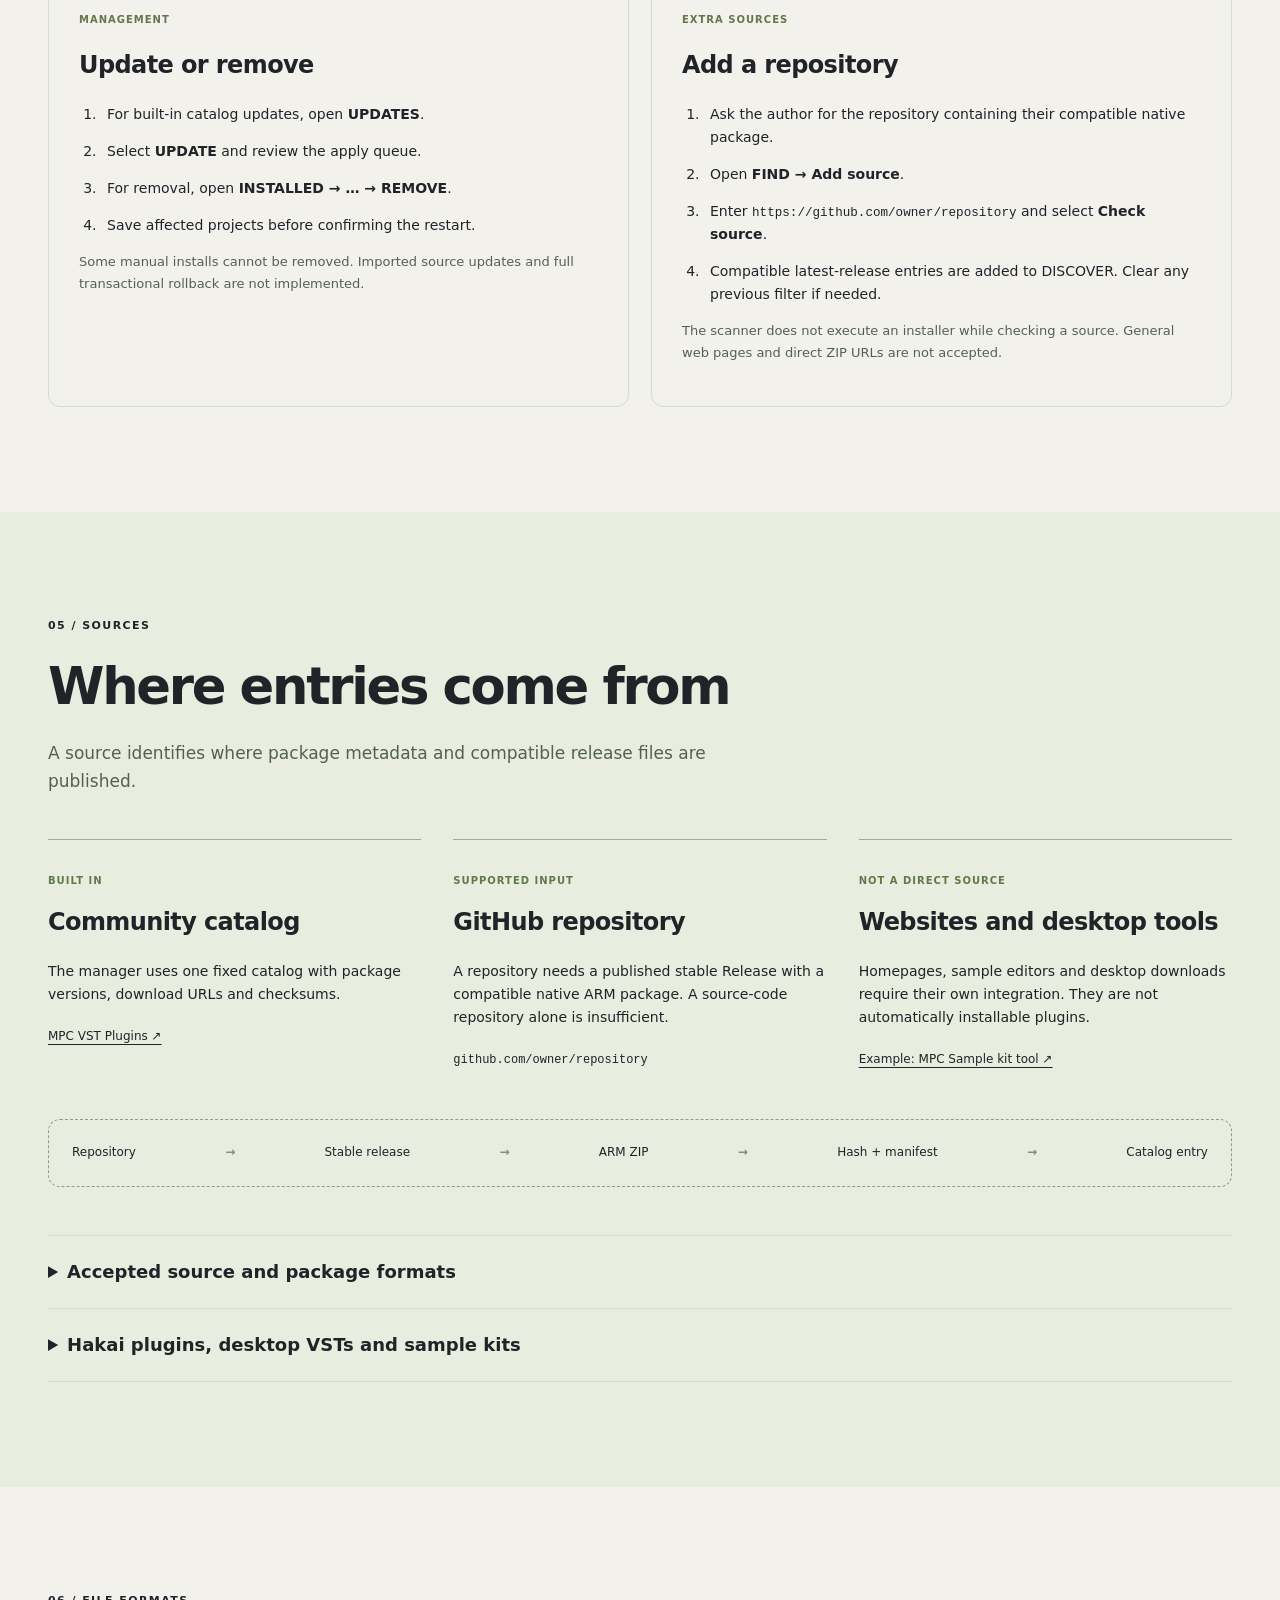
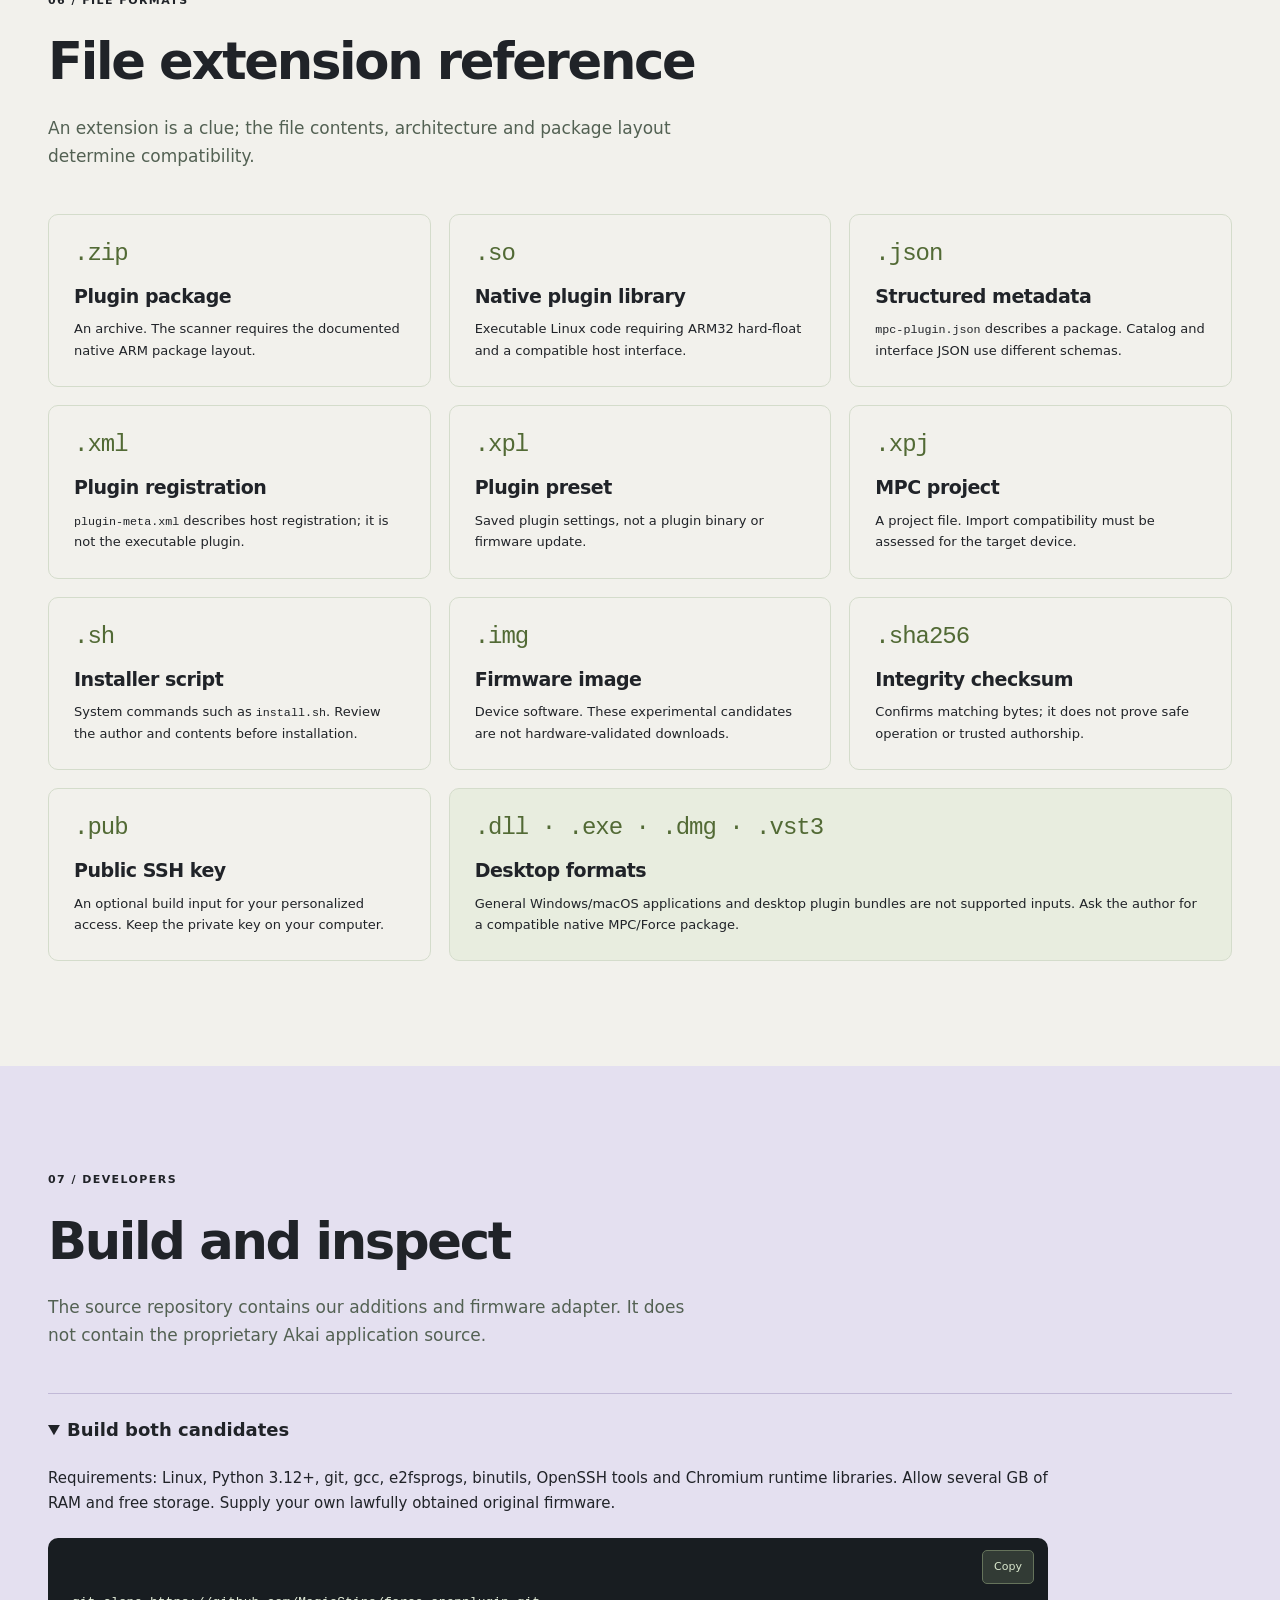
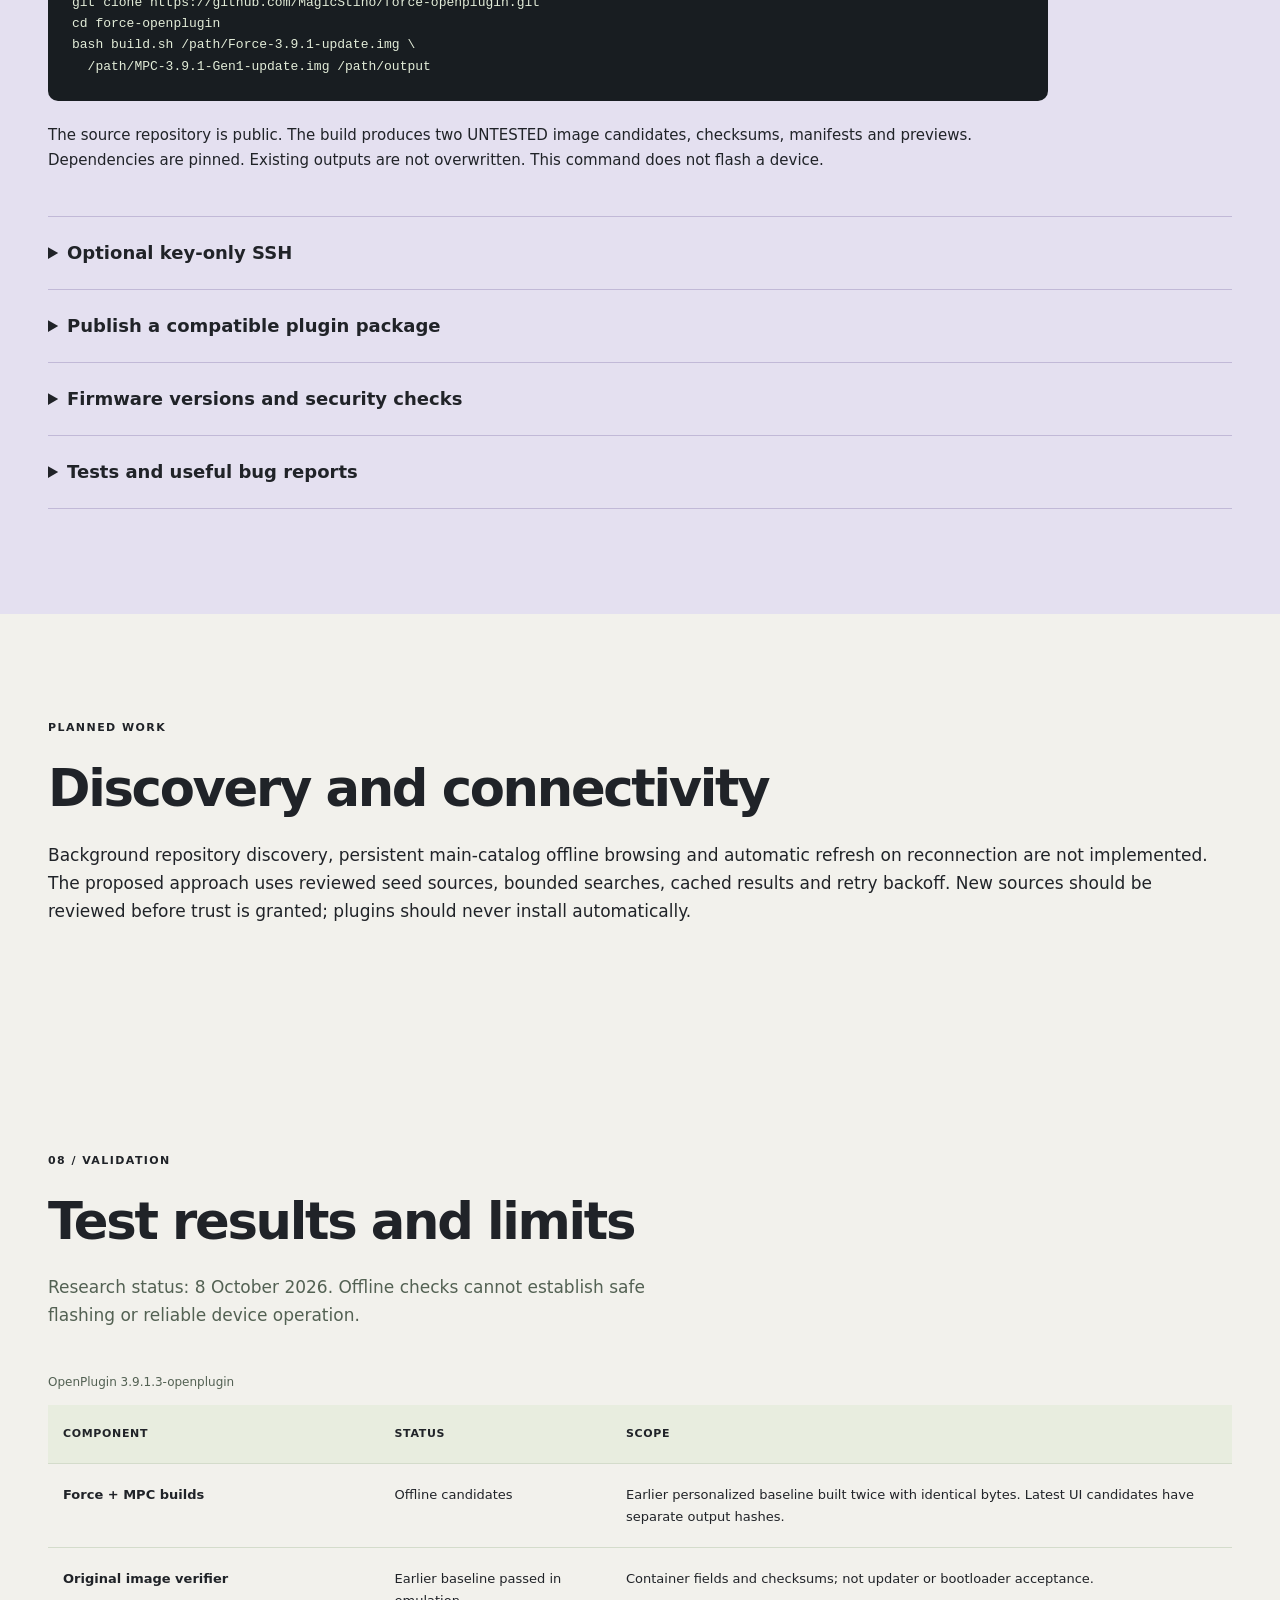
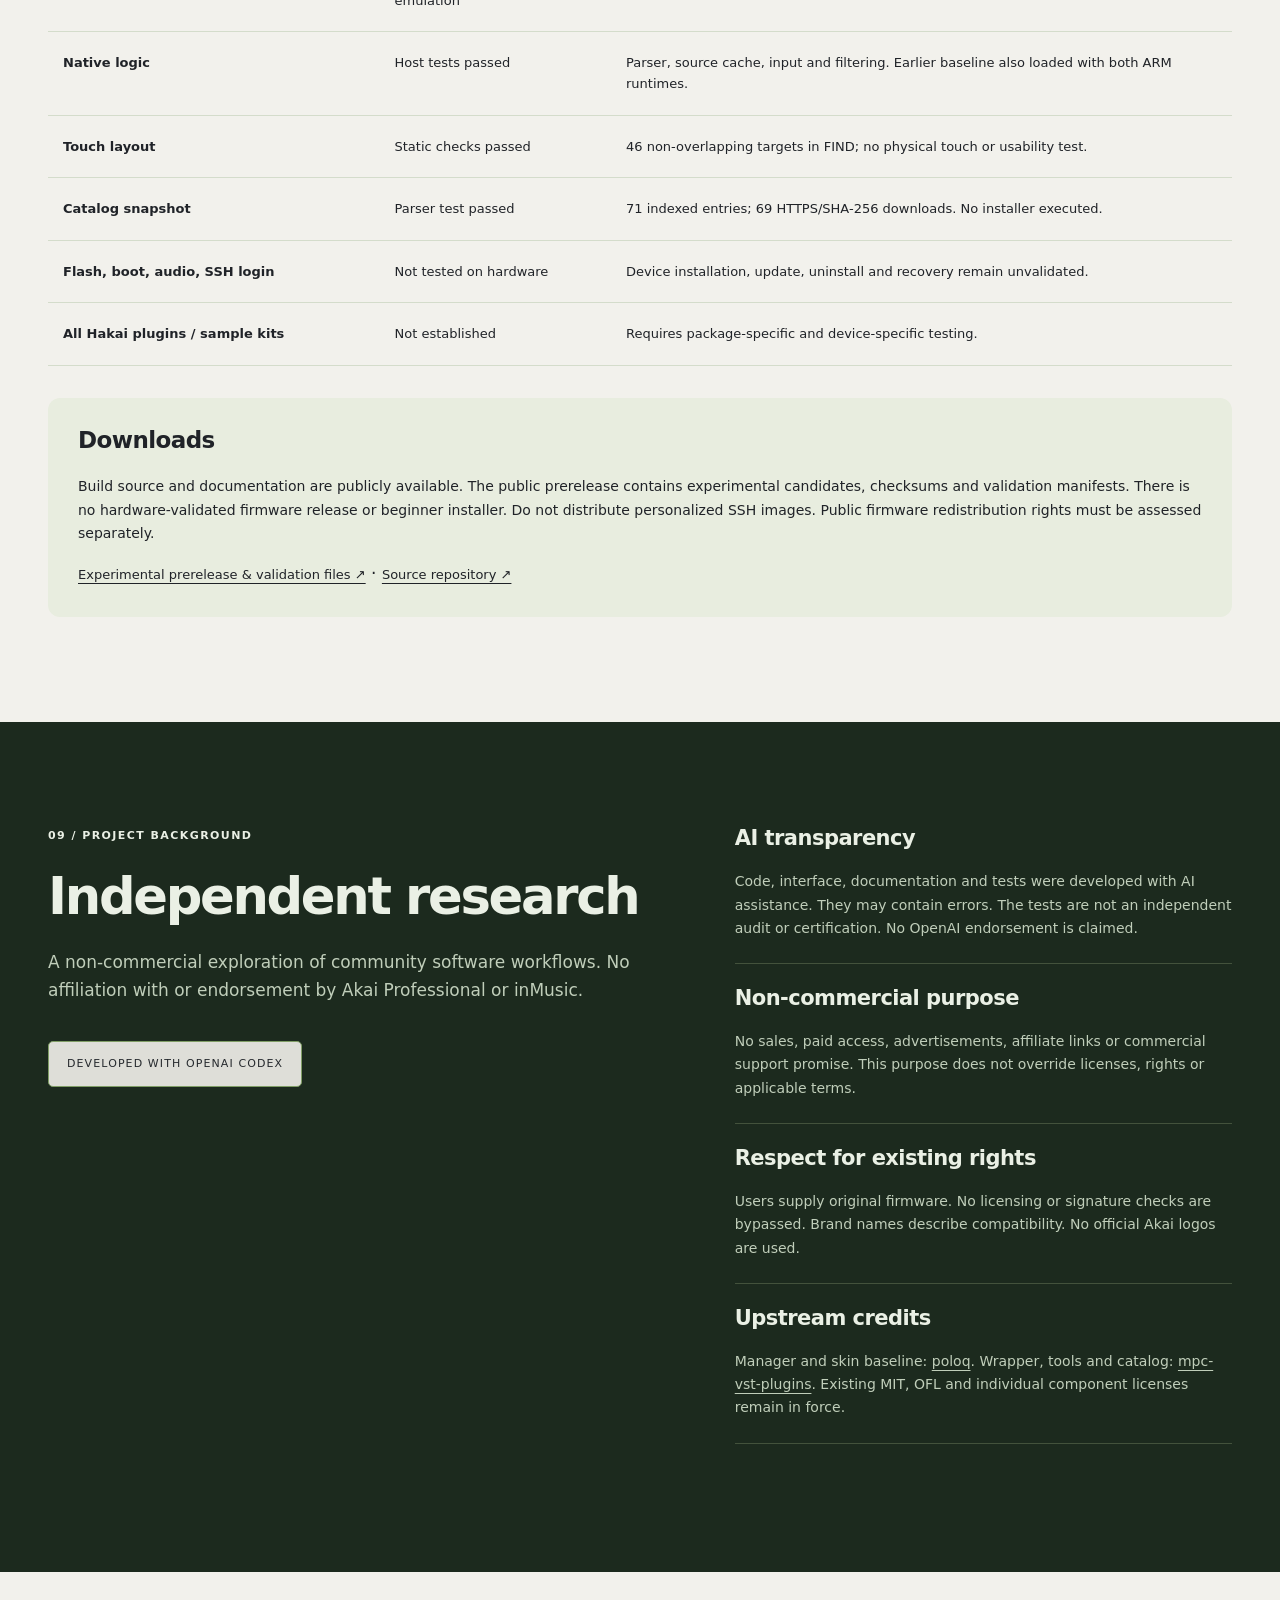
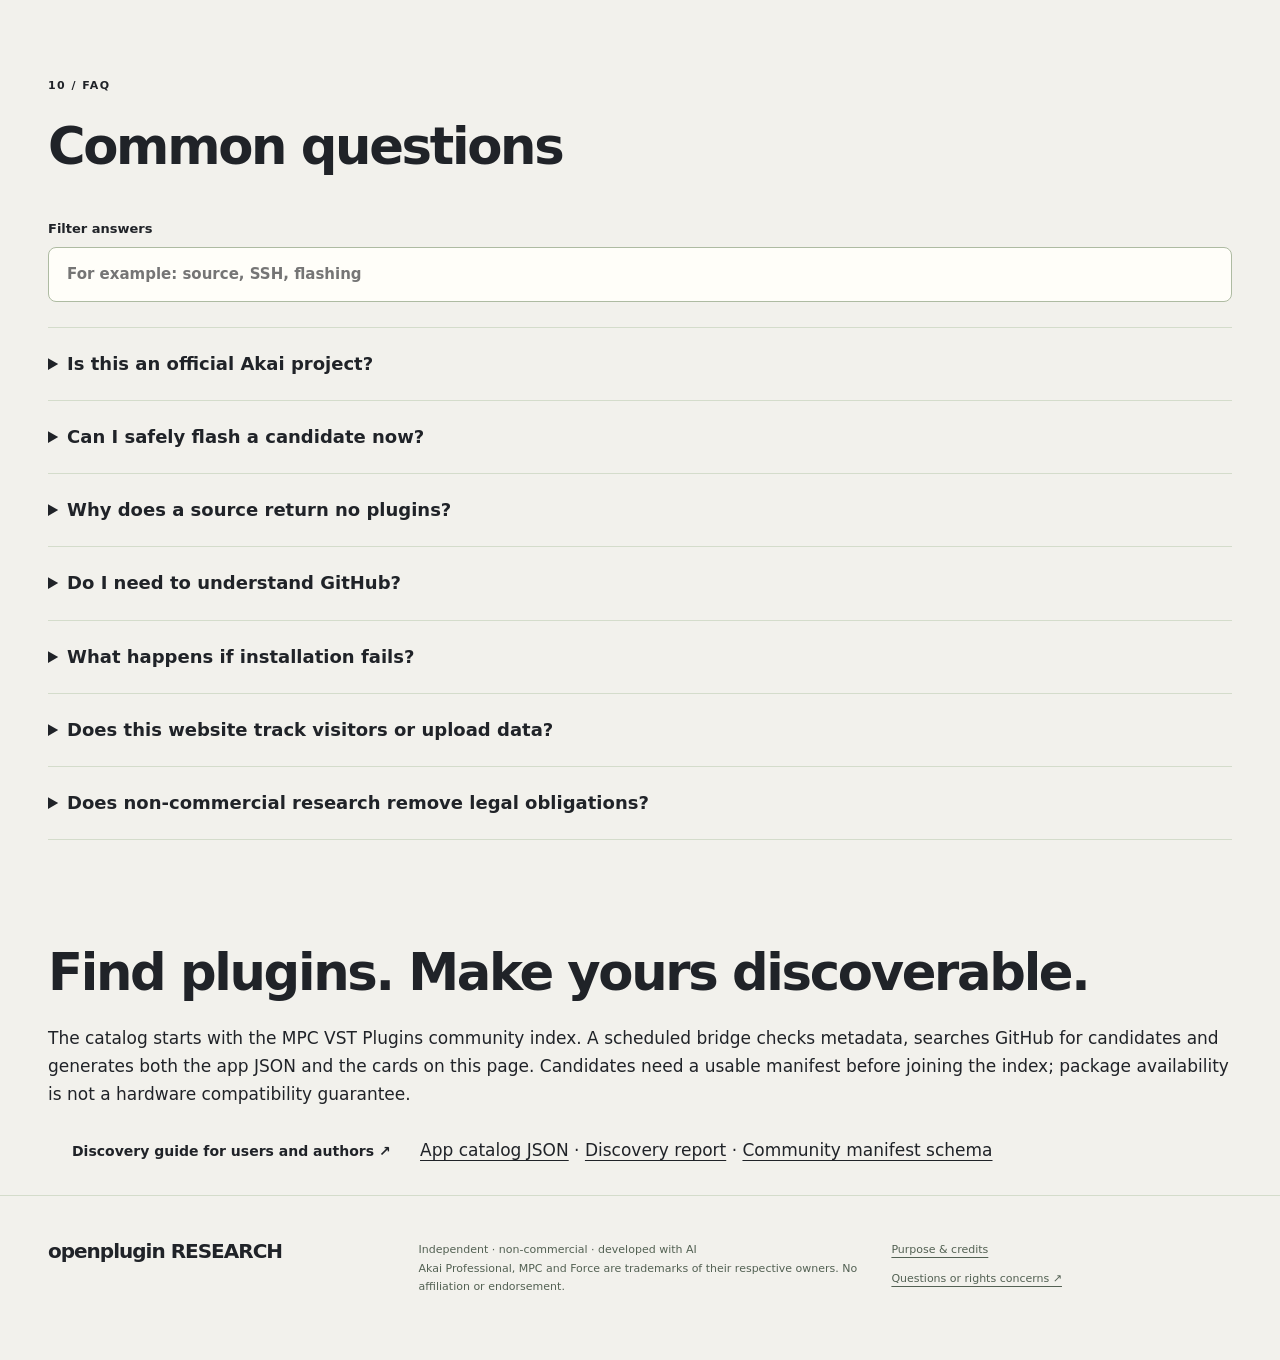
==== commit 55d22998: "Publish plugin card actions, discovery guide and illustrated native preview" ====
--- a/index.html
+++ b/index.html
@@ -1,10 +1,10 @@
 <!doctype html>
-<html lang="en"><head><meta charset="utf-8"><meta name="viewport" content="width=device-width, initial-scale=1"><title>OpenPlugin Research — Force &amp; MPC</title><meta name="description" content="Experimental community instrument and plugin management for Force and MPC Gen1. Build documentation, source formats and validation status."><meta name="theme-color" content="#17191c"><link rel="icon" href="assets/mark.svg" type="image/svg+xml"><link rel="stylesheet" href="style.css"><script src="app.js" defer></script></head>
+<html lang="en"><head><meta charset="utf-8"><meta name="viewport" content="width=device-width, initial-scale=1"><title>OpenPlugin Research — Force &amp; MPC</title><meta name="description" content="Experimental community instrument and plugin management for Force and MPC Gen1. Build documentation, source formats and validation status."><meta property="og:title" content="OpenPlugin Research — Community instruments and plugins"><meta property="og:description" content="An experimental Force and MPC plugin browser, with an indexed community catalog, author metadata and documented test limits."><meta property="og:image" content="https://magicstino.github.io/force-openplugin/assets/catalog-native.png"><meta name="theme-color" content="#17191c"><link rel="icon" href="assets/mark.svg" type="image/svg+xml"><link rel="stylesheet" href="style.css"><script src="app.js" defer></script></head>
 <body><a class="skip" href="#main">Skip to content</a><header class="header"><a class="brand" href="#" aria-label="OpenPlugin Research home"><img src="assets/mark.svg" width="34" height="34" alt=""><span>openplugin<span class="brand-sub">RESEARCH</span></span></a><nav aria-label="Main navigation"><a href="#start">Getting started</a><a href="#howtos">How-to guides</a><a href="#sources">Sources</a><a href="#formats">File formats</a><a href="#status">Test status</a></nav><a class="repo-link" href="https://github.com/MagicStino/force-openplugin">GitHub ↗</a></header>
 <main id="main"><section class="hero wrap" aria-labelledby="hero-title"><div class="hero-copy"><p class="eyebrow"><span class="dot"></span> INDEPENDENT · NON-COMMERCIAL · AI-ASSISTED</p><h1 id="hero-title">OpenPlugin<br><em>Research</em></h1><p class="lead">An experimental community instrument and plugin browser for Akai Force and MPC Gen1. This project explores discovery and package management on the device touchscreen.</p><div class="actions"><a class="button primary" href="#status">Read the test status ↗</a><a class="text-link" href="#catalog">Browse the catalog ↓</a></div><p class="hero-note">Developed with AI. Real-device operation has not been validated.</p></div><figure class="hero-art"><img src="assets/research-rig.svg" width="920" height="720" alt="Original concept illustration of a standalone sampler with a touchscreen, sixteen pads and rotary controls"><figcaption>Concept illustration. Not an official product or evidence of working hardware.</figcaption></figure></section>
 <div class="status-strip"><div class="wrap status-inner"><span class="chip">DEVELOPMENT 3.9.1.3</span><p><strong>Experimental build candidates.</strong> Flashing, boot, audio, touch operation and plugin installation on hardware are untested.</p><a href="#status">Validation details →</a></div></div>
 <section class="wrap section" id="start"><div class="section-heading"><p class="eyebrow">01 / GETTING STARTED</p><h2>About the project</h2><p>Start with the overview, or review the build and package documentation.</p></div><div class="route-grid"><article class="route novice"><p class="eyebrow">FOR DEVICE OWNERS</p><h3>Understand what<br>you can try.</h3><p>Explore the community catalog and interface previews. There is currently no hardware-validated beginner installation route.</p><a class="button dark" href="#beginner">Read the overview →</a></article><article class="route expert"><p class="eyebrow">FOR DEVELOPERS &amp; TESTERS</p><h3>Build, inspect<br>and contribute.</h3><p>Review the reproducible build, source format, optional SSH access and known limitations.</p><a class="button dark" href="#developers">Developer documentation →</a></article></div></section>
-<section class="tour section" id="tour"><div class="wrap"><div class="tour-heading"><div><p class="eyebrow">02 / INTERFACE PREVIEW</p><h2>Catalog filtering<br>and source entry</h2></div><p>The CATALOG page lists indexed entries. FIND filters that catalog by name, author or tag; adding a repository is a separate mode.</p></div><div class="preview-controls" role="group" aria-label="Choose an interface preview"><button class="selected" aria-pressed="true" data-preview="search">Filter plugins</button><button aria-pressed="false" data-preview="source">Add a source</button></div><figure class="screen-frame"><div class="screen-top"><span class="dot"></span><span>GENERATED INTERFACE PREVIEW</span><span id="preview-mode">FIND · FILTER</span></div><button class="zoom-button" id="zoom-preview" aria-label="Enlarge interface preview"><img id="screen-preview" src="assets/find-search.png" width="1280" height="628" loading="lazy" alt="Generated FIND filter page with a QWERTY touch keyboard"></button><figcaption>Rendered from the generated TUI and PNG assets. Not captured on a working Force or MPC.</figcaption></figure><div class="tour-points"><div><b>01</b><h3>Browse before searching</h3><p>All indexed entries are visible without a query, including entries without a compatible download.</p></div><div><b>02</b><h3>Review before applying</h3><p>The implementation includes a queue, download checks and confirmation before restarting the music application. The hardware workflow is untested.</p></div><div><b>03</b><h3>Explicit source format</h3><p>Repository scanning accepts compatible release packages. An arbitrary website or desktop plugin download is not a valid source.</p></div></div></div></section>
+<section class="tour section" id="tour"><div class="wrap"><div class="tour-heading"><div><p class="eyebrow">02 / INTERFACE PREVIEW</p><h2>Catalog filtering<br>and source entry</h2></div><p>The CATALOG page lists indexed entries. FIND filters that catalog by name, author or tag; adding a repository is a separate mode.</p></div><div class="preview-controls" role="group" aria-label="Choose an interface preview"><button aria-pressed="false" data-preview="catalog">Illustrated catalog</button><button class="selected" aria-pressed="true" data-preview="search">Filter plugins</button><button aria-pressed="false" data-preview="source">Add a source</button></div><figure class="screen-frame"><div class="screen-top"><span class="dot"></span><span>GENERATED INTERFACE PREVIEW</span><span id="preview-mode">FIND · FILTER</span></div><button class="zoom-button" id="zoom-preview" aria-label="Enlarge interface preview"><img id="screen-preview" src="assets/find-search.png" width="1280" height="628" loading="lazy" alt="Generated FIND filter page with a QWERTY touch keyboard"></button><figcaption>Rendered from the generated TUI and PNG assets. Not captured on a working Force or MPC.</figcaption></figure><div class="tour-points"><div><b>01</b><h3>Browse before searching</h3><p>All indexed entries are visible without a query, including entries without a compatible download.</p></div><div><b>02</b><h3>Review before applying</h3><p>The implementation includes a queue, download checks and confirmation before restarting the music application. The hardware workflow is untested.</p></div><div><b>03</b><h3>Explicit source format</h3><p>Repository scanning accepts compatible release packages. An arbitrary website or desktop plugin download is not a valid source.</p></div></div></div></section>
 <section class="wrap section" id="catalog"><div class="section-heading"><p class="eyebrow">COMMUNITY INDEX</p><h2>Browse indexed entries</h2><p>MPC VST Plugins snapshot, 8 October 2026: 71 entries. A listing is not evidence of compatibility or successful installation. Samplers overlap the instrument category; no trackers are listed in this snapshot.</p></div><div class="catalog-filters" role="group" aria-label="Catalog category"><button class="selected" aria-pressed="true" data-kind="all">All</button><button aria-pressed="false" data-kind="instrument">Instruments</button><button aria-pressed="false" data-kind="effect">Effects</button><button aria-pressed="false" data-kind="tracker">Trackers</button><button aria-pressed="false" data-kind="sampler">Samplers</button><button aria-pressed="false" data-kind="addin">Tools / addins</button></div><label class="faq-search" for="catalog-query">Optional filter<input id="catalog-query" type="search" placeholder="Name, author or tag"></label><div class="examples">FIND examples: <button data-example="acid">acid · instrument/tag</button><button data-example="reverb">reverb · effect/tag</button><button data-example="Airwindows">Airwindows · plugin family</button><button data-example="Lucky Dip">Lucky Dip · sampler name</button></div><p id="catalog-count" role="status">Loading catalog…</p><div id="catalog-cards" class="catalog-grid"></div><button id="catalog-more" class="button dark" hidden>Show more entries ↓</button><noscript><p>Browse the <a href="https://sd88me.github.io/mpc-vst-plugins/">upstream community catalog</a>. The guides below work without JavaScript.</p></noscript><p class="small">This website filters a saved metadata snapshot. It does not install software, scan the internet or provide a sample library.</p></section>
 <section class="wrap section" id="beginner"><div class="section-heading"><p class="eyebrow">03 / DEVICE OWNERS</p><h2>What to expect</h2></div><div class="beginner-grid"><ol class="steps"><li><span>1</span><div><h3>Plugins need a compatible build</h3><p>An instrument or effect must match the device architecture and host interface. Copying a Windows or macOS plugin is not enough.</p></div></li><li><span>2</span><div><h3>Explore without changing your device</h3><p>Browse the <a href="https://sd88me.github.io/mpc-vst-plugins/">upstream catalog</a>, the index above and the generated interface previews.</p></div></li><li><span>3</span><div><h3>Hardware testing is still required</h3><p>No safe-to-flash claim or approved beginner flashing procedure is available. Preserve projects and original firmware. A matching checksum only confirms file integrity.</p></div></li></ol><aside class="device-card"><p class="eyebrow">DEVICE RESEARCH STATUS</p><h3>Select your device</h3><label for="device">Device</label><select id="device"><option value="">Choose a device</option><option value="force">Akai Force</option><option value="mpc">MPC Gen1</option><option value="other">Other MPC / other device</option></select><p id="device-result" role="status">Select a device for its research status. This is not installation advice.</p><a href="#status">Review validation →</a></aside></div></section>
 <section class="wrap section" id="howtos"><div class="section-heading"><p class="eyebrow">04 / HOW-TO GUIDES</p><h2>Implemented workflows</h2><p>These instructions describe the current code and interface. Their execution on real hardware still requires validation.</p></div><div class="howto-grid"><article class="guide"><span class="guide-label">DISCOVERY</span><h3>Find a plugin</h3><ol><li>Open Plugin Manager and select <strong>CATALOG</strong>.</li><li>Select <strong>DISCOVER</strong> and browse or choose a category.</li><li>Use <strong>FIND</strong> to enter a name, author or tag. Select <strong>Filter catalog</strong>, then return to CATALOG.</li><li>Use <strong>Show all</strong> to clear a query. Use <strong>Refresh</strong> to request the online catalog.</li></ol><p class="small">The main catalog initially requires internet access. Automatic connectivity-triggered reload is not implemented.</p></article><article class="guide"><span class="guide-label">INSTALLATION</span><h3>Queue and apply</h3><ol><li>Review the author, version and available storage. Only use packages you trust.</li><li>Select <strong>INSTALL</strong> to queue the package.</li><li>Select <strong>CONTINUE</strong> to download, check and prepare it.</li><li>Save your project before confirming <strong>INSTALL &amp; RESTART</strong>.</li></ol><p class="small">Package scripts execute with system privileges. The device installation workflow has not been tested.</p></article><article class="guide"><span class="guide-label">MANAGEMENT</span><h3>Update or remove</h3><ol><li>For built-in catalog updates, open <strong>UPDATES</strong>.</li><li>Select <strong>UPDATE</strong> and review the apply queue.</li><li>For removal, open <strong>INSTALLED → … → REMOVE</strong>.</li><li>Save affected projects before confirming the restart.</li></ol><p class="small">Some manual installs cannot be removed. Imported source updates and full transactional rollback are not implemented.</p></article><article class="guide"><span class="guide-label">EXTRA SOURCES</span><h3>Add a repository</h3><ol><li>Ask the author for the repository containing their compatible native package.</li><li>Open <strong>FIND → Add source</strong>.</li><li>Enter <code>https://github.com/owner/repository</code> and select <strong>Check source</strong>.</li><li>Compatible latest-release entries are added to DISCOVER. Clear any previous filter if needed.</li></ol><p class="small">The scanner does not execute an installer while checking a source. General web pages and direct ZIP URLs are not accepted.</p></article></div></section>
@@ -24,4 +24,4 @@
 <section class="wrap section" id="status"><div class="section-heading"><p class="eyebrow">08 / VALIDATION</p><h2>Test results and limits</h2><p>Research status: 8 October 2026. Offline checks cannot establish safe flashing or reliable device operation.</p></div><div class="table-scroll"><table><caption>OpenPlugin 3.9.1.3-openplugin</caption><thead><tr><th>Component</th><th>Status</th><th>Scope</th></tr></thead><tbody><tr><th>Force + MPC builds</th><td>Offline candidates</td><td>Earlier personalized baseline built twice with identical bytes. Latest UI candidates have separate output hashes.</td></tr><tr><th>Original image verifier</th><td>Earlier baseline passed in emulation</td><td>Container fields and checksums; not updater or bootloader acceptance.</td></tr><tr><th>Native logic</th><td>Host tests passed</td><td>Parser, source cache, input and filtering. Earlier baseline also loaded with both ARM runtimes.</td></tr><tr><th>Touch layout</th><td>Static checks passed</td><td>46 non-overlapping targets in FIND; no physical touch or usability test.</td></tr><tr><th>Catalog snapshot</th><td>Parser test passed</td><td>71 indexed entries; 69 HTTPS/SHA-256 downloads. No installer executed.</td></tr><tr><th>Flash, boot, audio, SSH login</th><td>Not tested on hardware</td><td>Device installation, update, uninstall and recovery remain unvalidated.</td></tr><tr><th>All Hakai plugins / sample kits</th><td>Not established</td><td>Requires package-specific and device-specific testing.</td></tr></tbody></table></div><div class="download-note"><div><h3>Downloads</h3><p>Build source and documentation are publicly available. The public prerelease contains experimental candidates, checksums and validation manifests. There is no hardware-validated firmware release or beginner installer. Do not distribute personalized SSH images. Public firmware redistribution rights must be assessed separately.</p><a href="https://github.com/MagicStino/force-openplugin/releases/tag/v3.9.1.3-openplugin-research">Experimental prerelease &amp; validation files ↗</a> · <a href="https://github.com/MagicStino/force-openplugin">Source repository ↗</a></div></div></section>
 <section class="research section" id="research"><div class="wrap research-grid"><div><p class="eyebrow">09 / PROJECT BACKGROUND</p><h2>Independent research</h2><p class="lead">A non-commercial exploration of community software workflows. No affiliation with or endorsement by Akai Professional or inMusic.</p><span class="ai-stamp">DEVELOPED WITH OPENAI CODEX</span></div><div class="principles"><article><h3>AI transparency</h3><p>Code, interface, documentation and tests were developed with AI assistance. They may contain errors. The tests are not an independent audit or certification. No OpenAI endorsement is claimed.</p></article><article><h3>Non-commercial purpose</h3><p>No sales, paid access, advertisements, affiliate links or commercial support promise. This purpose does not override licenses, rights or applicable terms.</p></article><article><h3>Respect for existing rights</h3><p>Users supply original firmware. No licensing or signature checks are bypassed. Brand names describe compatibility. No official Akai logos are used.</p></article><article><h3>Upstream credits</h3><p>Manager and skin baseline: <a href="https://github.com/poloq-instruments/mpc-vst-manager">poloq</a>. Wrapper, tools and catalog: <a href="https://github.com/sd88me/mpc-vst-plugins">mpc-vst-plugins</a>. Existing MIT, OFL and individual component licenses remain in force.</p></article></div></div></section>
 <section class="wrap section faq-section" id="faq"><div class="section-heading"><p class="eyebrow">10 / FAQ</p><h2>Common questions</h2></div><label class="faq-search" for="faq-query">Filter answers<input id="faq-query" type="search" placeholder="For example: source, SSH, flashing"></label><div id="faq-list"><details class="accordion"><summary>Is this an official Akai project?</summary><div><p>No. It is independent and not supported, sponsored or approved by Akai Professional or inMusic. Use <a href="https://support.akaipro.com/">official support</a> for the official product.</p></div></details><details class="accordion"><summary>Can I safely flash a candidate now?</summary><div><p>That has not been established. Checksums and reproducible builds do not replace hardware validation. Beginners should wait for a tested installation route.</p></div></details><details class="accordion"><summary>Why does a source return no plugins?</summary><div><p>It may lack a stable Release, a matching ARM ZIP, a GitHub asset digest or a valid manifest. It may contain only source code or desktop tools. Network errors and rate limits can also interfere.</p></div></details><details class="accordion"><summary>Do I need to understand GitHub?</summary><div><p>The built-in catalog is the normal starting point. Only additional sources require a repository link supplied by their author. This website needs no account; the source repository is public.</p></div></details><details class="accordion"><summary>What happens if installation fails?</summary><div><p>The implementation stops on installer failure and attempts to restart the music application. It does not provide complete transactional rollback. Interrupted installs, storage exhaustion and recovery still require hardware testing.</p></div></details><details class="accordion"><summary>Does this website track visitors or upload data?</summary><div><p>No analytics, external fonts, accounts or uploads are included. Plugin screenshots load from upstream hosting services; those services receive the image request. Filters and device selection run in your browser. Copy buttons use the clipboard on request. External services have their own policies; GitHub Pages may log IP addresses for security.</p></div></details><details class="accordion"><summary>Does non-commercial research remove legal obligations?</summary><div><p>No. It describes the project's purpose, not an exemption from rights, licenses or terms. Please report specific attribution or rights concerns through the project.</p></div></details></div><p id="faq-empty" hidden role="status">No matching answers. Try a shorter term or read the guides.</p></section></main>
-<footer class="footer"><div class="wrap"><a class="brand" href="#">openplugin RESEARCH</a><p>Independent · non-commercial · developed with AI<br>Akai Professional, MPC and Force are trademarks of their respective owners. No affiliation or endorsement.</p><div><a href="#research">Purpose &amp; credits</a><a href="https://github.com/MagicStino/force-openplugin/issues">Questions or rights concerns ↗</a></div></div></footer><dialog id="preview-dialog" aria-labelledby="dialog-title"><div class="dialog-top"><h2 id="dialog-title">Generated interface preview</h2><button id="close-preview" autofocus>Close ×</button></div><img id="dialog-image" src="assets/find-search.png" width="1280" height="628" alt="Enlarged generated interface"><p>Generated assets, not a real-device capture.</p></dialog><div class="toast" id="toast" role="status" aria-live="polite"></div></body></html>
+<section class="wrap" id="discovery"><h2>Find plugins. Make yours discoverable.</h2><p>The catalog starts with the MPC VST Plugins community index. A scheduled bridge checks metadata, searches GitHub for candidates and generates both the app JSON and the cards on this page. Candidates need a usable manifest before joining the index; package availability is not a hardware compatibility guarantee.</p><p><a class="button" href="https://github.com/MagicStino/force-openplugin/blob/main/docs/DISCOVERY.md">Discovery guide for users and authors ↗</a> <a href="catalog.json">App catalog JSON</a> · <a href="discovery.json">Discovery report</a> · <a href="schema/community-plugin.schema.json">Community manifest schema</a></p></section><footer class="footer"><div class="wrap"><a class="brand" href="#">openplugin RESEARCH</a><p>Independent · non-commercial · developed with AI<br>Akai Professional, MPC and Force are trademarks of their respective owners. No affiliation or endorsement.</p><div><a href="#research">Purpose &amp; credits</a><a href="https://github.com/MagicStino/force-openplugin/issues">Questions or rights concerns ↗</a></div></div></footer><dialog id="preview-dialog" aria-labelledby="dialog-title"><div class="dialog-top"><h2 id="dialog-title">Generated interface preview</h2><button id="close-preview" autofocus>Close ×</button></div><img id="dialog-image" src="assets/find-search.png" width="1280" height="628" alt="Enlarged generated interface"><p>Generated assets, not a real-device capture.</p></dialog><div class="toast" id="toast" role="status" aria-live="polite"></div></body></html>
